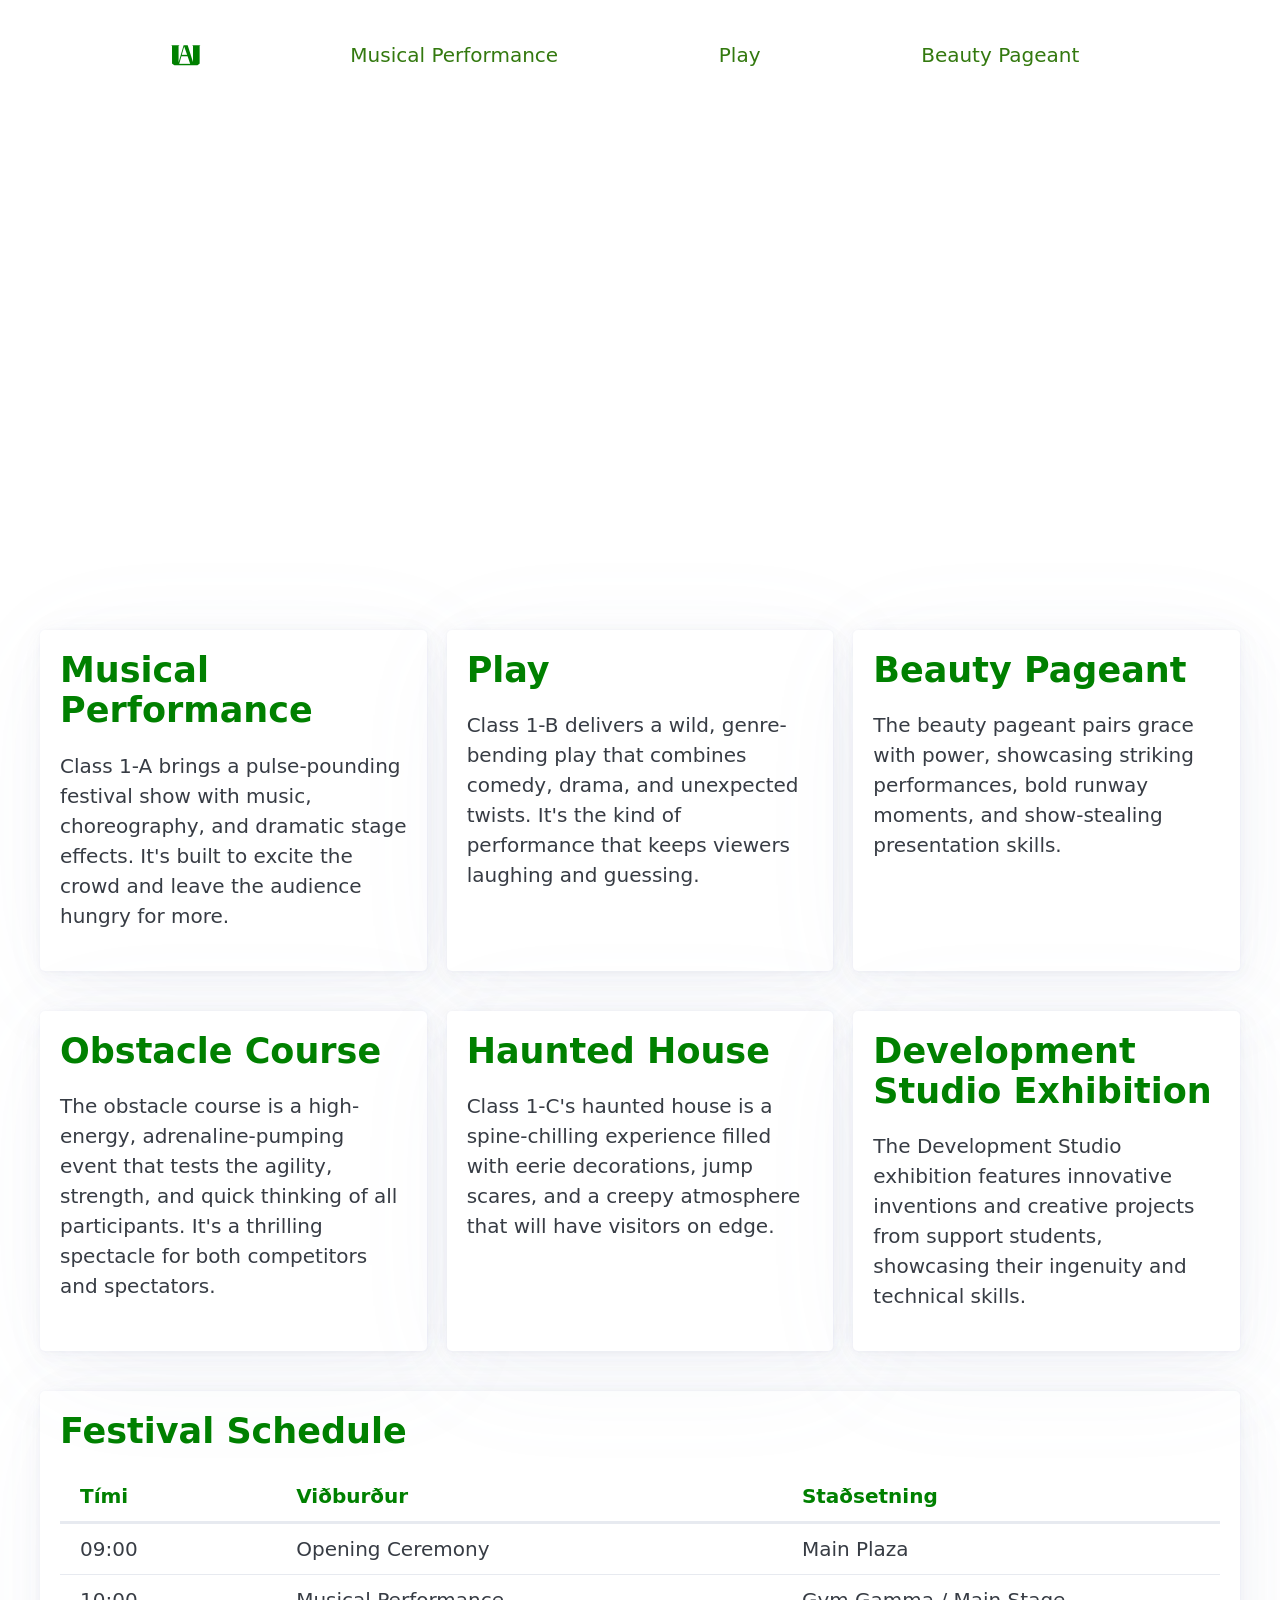
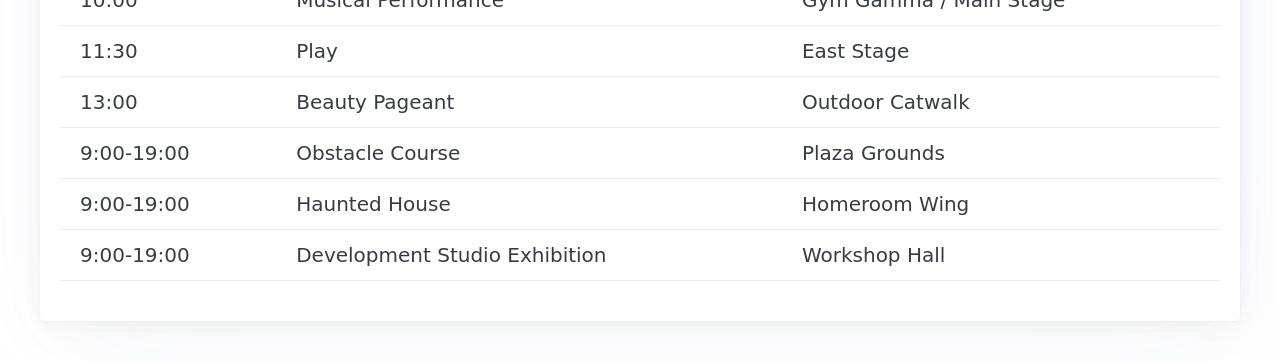
==== index.html @ 1acbeaf5 "links" ====
<!DOCTYPE html>
<html lang="en">
    <head>
        <meta charset="UTF-8">
        <meta name="viewport" content="width=device-width, initial-scale=1.0">
        <title>Verkefni 5-Index</title>
        <link rel="stylesheet" href="css/pico.green.css">
        <link rel="stylesheet" href="css/kvikun.css">
        <link rel="stylesheet" href="css/style.css">
        <link rel="stylesheet" href="css/icomoon.css">
    </head>
    <body class="container">
        <header>
            <nav>
                <ul>
                    <div class="icon-UA"></div>
                    <li><a href="Musical Performance.html">Musical Performance</a></li>
                    <li><a href="Play.html">Play</a></li>
                    <li><a href="Beauty-Pageant.html">Beauty Pageant</a></li>
                </ul>
            </nav>
            <div id="slides">
                <a href="Musical Performance.html">
                    <img src="https://static.wikia.nocookie.net/bokunoheroacademia/images/1/1a/Class_1-A_performance.png/revision/latest/scale-to-width-down/1000?cb=20251020011216" alt="Musical Performance">
                    <p>Class 1-A Performance</p>
                </a>
                <a href="Play.html">
                    <img src="https://static.wikia.nocookie.net/bokunoheroacademia/images/c/c3/Episode_83.png/revision/latest/scale-to-width-down/1000?cb=20251018043109" alt="Play">
                    <p>Play</p>
                </a>
                <a href="Beauty-Pageant.html">
                    <img src="https://static.wikia.nocookie.net/bokunoheroacademia/images/b/b4/Nejire_draws_a_flower_in_the_air.png/revision/latest/scale-to-width-down/1000?cb=20251020014627" alt="Beauty Pageant">
                    <p>Beauty Pageant</p>
                </a>
                <a href="Obstacle-Course.html">
                    <img src="https://static.wikia.nocookie.net/bokunoheroacademia/images/f/f7/Obstacle_Course.png/revision/latest/scale-to-width-down/1000?cb=20251020015008" alt="Obstacle Course">
                    <p>Obstacle Course</p>
                </a>
                <a href="Haunted-House.html">
                    <img src="https://static.wikia.nocookie.net/bokunoheroacademia/images/f/fe/Haunted_Mansion.png/revision/latest/scale-to-width-down/1000?cb=20251020015144" alt="Haunted House">
                    <p>Haunted House</p>
                </a>
                <a href="Development-Studio-Exhibition.html">
                    <img src="https://static.wikia.nocookie.net/bokunoheroacademia/images/d/dd/Development_Studio_exhibition.png/revision/latest/scale-to-width-down/1000?cb=20251020015243" alt="Development Studio Exhibition">
                    <p>Development Studio Exhibition</p>
                </a>
            </div>
        </header>
        <main class="container">
            <section class="grid-4">
                <article>
                    <h2 class="highlight">Musical Performance</h2>
                    <p>Class 1-A brings a pulse-pounding festival show with music, choreography, and dramatic stage effects. It's built to excite the crowd and leave the audience hungry for more.</p>
                </article>
                <article>
                    <h2 class="highlight">Play</h2>
                    <p>Class 1-B delivers a wild, genre-bending play that combines comedy, drama, and unexpected twists. It's the kind of performance that keeps viewers laughing and guessing.</p>
                </article>
                <article>
                    <h2 class="highlight">Beauty Pageant</h2>
                    <p>The beauty pageant pairs grace with power, showcasing striking performances, bold runway moments, and show-stealing presentation skills.</p>
                </article>
                <article>
                    <h2 class="highlight">Obstacle Course</h2>
                    <p>The obstacle course is a high-energy, adrenaline-pumping event that tests the agility, strength, and quick thinking of all participants. It's a thrilling spectacle for both competitors and spectators.</p>
                </article>
                <article>
                    <h2 class="highlight">Haunted House</h2>
                    <p>Class 1-C's haunted house is a spine-chilling experience filled with eerie decorations, jump scares, and a creepy atmosphere that will have visitors on edge.</p>
                </article>
                <article>
                    <h2 class="highlight">Development Studio Exhibition</h2>
                    <p>The Development Studio exhibition features innovative inventions and creative projects from support students, showcasing their ingenuity and technical skills.</p>
                </article>
            </section>
            <article>
                <h2 class="highlight">Festival Schedule</h2>
                <table>
                    <thead>
                        <tr>
                            <th class="highlight">Tími</th>
                            <th class="highlight">Viðburður</th>
                            <th class="highlight">Staðsetning</th>
                        </tr>
                    </thead>
                    <tbody>
                        <tr><td>09:00</td><td>Opening Ceremony</td><td>Main Plaza</td></tr>
                        <tr><td>10:00</td><td>Musical Performance</td><td>Gym Gamma / Main Stage</td></tr>
                        <tr><td>11:30</td><td>Play</td><td>East Stage</td></tr>
                        <tr><td>13:00</td><td>Beauty Pageant</td><td>Outdoor Catwalk</td></tr>
                        <tr><td>9:00-19:00</td><td>Obstacle Course</td><td>Plaza Grounds</td></tr>
                        <tr><td>9:00-19:00</td><td>Haunted House</td><td>Homeroom Wing</td></tr>
                        <tr><td>9:00-19:00</td><td>Development Studio Exhibition</td><td>Workshop Hall</td></tr>
                    </tbody>
                </table>
            </article>
        </main>
    </body>
</html>
---- css/pico.green.css ----
@charset "UTF-8";
/*!
 * Pico CSS ✨ v2.1.1 (https://picocss.com)
 * Copyright 2019-2025 - Licensed under MIT
 */
/**
 * Styles
 */
:root,
:host {
  --pico-font-family-emoji: "Apple Color Emoji", "Segoe UI Emoji", "Segoe UI Symbol", "Noto Color Emoji";
  --pico-font-family-sans-serif: system-ui, "Segoe UI", Roboto, Oxygen, Ubuntu, Cantarell, Helvetica, Arial, "Helvetica Neue", sans-serif, var(--pico-font-family-emoji);
  --pico-font-family-monospace: ui-monospace, SFMono-Regular, "SF Mono", Menlo, Consolas, "Liberation Mono", monospace, var(--pico-font-family-emoji);
  --pico-font-family: var(--pico-font-family-sans-serif);
  --pico-line-height: 1.5;
  --pico-font-weight: 400;
  --pico-font-size: 100%;
  --pico-text-underline-offset: 0.1rem;
  --pico-border-radius: 0.25rem;
  --pico-border-width: 0.0625rem;
  --pico-outline-width: 0.125rem;
  --pico-transition: 0.2s ease-in-out;
  --pico-spacing: 1rem;
  --pico-typography-spacing-vertical: 1rem;
  --pico-block-spacing-vertical: var(--pico-spacing);
  --pico-block-spacing-horizontal: var(--pico-spacing);
  --pico-grid-column-gap: var(--pico-spacing);
  --pico-grid-row-gap: var(--pico-spacing);
  --pico-form-element-spacing-vertical: 0.75rem;
  --pico-form-element-spacing-horizontal: 1rem;
  --pico-group-box-shadow: 0 0 0 rgba(0, 0, 0, 0);
  --pico-group-box-shadow-focus-with-button: 0 0 0 var(--pico-outline-width) var(--pico-primary-focus);
  --pico-group-box-shadow-focus-with-input: 0 0 0 0.0625rem var(--pico-form-element-border-color);
  --pico-modal-overlay-backdrop-filter: blur(0.375rem);
  --pico-nav-element-spacing-vertical: 1rem;
  --pico-nav-element-spacing-horizontal: 0.5rem;
  --pico-nav-link-spacing-vertical: 0.5rem;
  --pico-nav-link-spacing-horizontal: 0.5rem;
  --pico-nav-breadcrumb-divider: ">";
  --pico-icon-checkbox: url("data:image/svg+xml,%3Csvg xmlns='http://www.w3.org/2000/svg' width='24' height='24' viewBox='0 0 24 24' fill='none' stroke='rgb(255, 255, 255)' stroke-width='4' stroke-linecap='round' stroke-linejoin='round'%3E%3Cpolyline points='20 6 9 17 4 12'%3E%3C/polyline%3E%3C/svg%3E");
  --pico-icon-minus: url("data:image/svg+xml,%3Csvg xmlns='http://www.w3.org/2000/svg' width='24' height='24' viewBox='0 0 24 24' fill='none' stroke='rgb(255, 255, 255)' stroke-width='4' stroke-linecap='round' stroke-linejoin='round'%3E%3Cline x1='5' y1='12' x2='19' y2='12'%3E%3C/line%3E%3C/svg%3E");
  --pico-icon-chevron: url("data:image/svg+xml,%3Csvg xmlns='http://www.w3.org/2000/svg' width='24' height='24' viewBox='0 0 24 24' fill='none' stroke='rgb(136, 145, 164)' stroke-width='2' stroke-linecap='round' stroke-linejoin='round'%3E%3Cpolyline points='6 9 12 15 18 9'%3E%3C/polyline%3E%3C/svg%3E");
  --pico-icon-date: url("data:image/svg+xml,%3Csvg xmlns='http://www.w3.org/2000/svg' width='24' height='24' viewBox='0 0 24 24' fill='none' stroke='rgb(136, 145, 164)' stroke-width='2' stroke-linecap='round' stroke-linejoin='round'%3E%3Crect x='3' y='4' width='18' height='18' rx='2' ry='2'%3E%3C/rect%3E%3Cline x1='16' y1='2' x2='16' y2='6'%3E%3C/line%3E%3Cline x1='8' y1='2' x2='8' y2='6'%3E%3C/line%3E%3Cline x1='3' y1='10' x2='21' y2='10'%3E%3C/line%3E%3C/svg%3E");
  --pico-icon-time: url("data:image/svg+xml,%3Csvg xmlns='http://www.w3.org/2000/svg' width='24' height='24' viewBox='0 0 24 24' fill='none' stroke='rgb(136, 145, 164)' stroke-width='2' stroke-linecap='round' stroke-linejoin='round'%3E%3Ccircle cx='12' cy='12' r='10'%3E%3C/circle%3E%3Cpolyline points='12 6 12 12 16 14'%3E%3C/polyline%3E%3C/svg%3E");
  --pico-icon-search: url("data:image/svg+xml,%3Csvg xmlns='http://www.w3.org/2000/svg' width='24' height='24' viewBox='0 0 24 24' fill='none' stroke='rgb(136, 145, 164)' stroke-width='1.5' stroke-linecap='round' stroke-linejoin='round'%3E%3Ccircle cx='11' cy='11' r='8'%3E%3C/circle%3E%3Cline x1='21' y1='21' x2='16.65' y2='16.65'%3E%3C/line%3E%3C/svg%3E");
  --pico-icon-close: url("data:image/svg+xml,%3Csvg xmlns='http://www.w3.org/2000/svg' width='24' height='24' viewBox='0 0 24 24' fill='none' stroke='rgb(136, 145, 164)' stroke-width='3' stroke-linecap='round' stroke-linejoin='round'%3E%3Cline x1='18' y1='6' x2='6' y2='18'%3E%3C/line%3E%3Cline x1='6' y1='6' x2='18' y2='18'%3E%3C/line%3E%3C/svg%3E");
  --pico-icon-loading: url("data:image/svg+xml,%3Csvg fill='none' height='24' width='24' viewBox='0 0 24 24' xmlns='http://www.w3.org/2000/svg' %3E%3Cstyle%3E g %7B animation: rotate 2s linear infinite; transform-origin: center center; %7D circle %7B stroke-dasharray: 75,100; stroke-dashoffset: -5; animation: dash 1.5s ease-in-out infinite; stroke-linecap: round; %7D @keyframes rotate %7B 0%25 %7B transform: rotate(0deg); %7D 100%25 %7B transform: rotate(360deg); %7D %7D @keyframes dash %7B 0%25 %7B stroke-dasharray: 1,100; stroke-dashoffset: 0; %7D 50%25 %7B stroke-dasharray: 44.5,100; stroke-dashoffset: -17.5; %7D 100%25 %7B stroke-dasharray: 44.5,100; stroke-dashoffset: -62; %7D %7D %3C/style%3E%3Cg%3E%3Ccircle cx='12' cy='12' r='10' fill='none' stroke='rgb(136, 145, 164)' stroke-width='4' /%3E%3C/g%3E%3C/svg%3E");
}
@media (min-width: 576px) {
  :root,
  :host {
    --pico-font-size: 106.25%;
  }
}
@media (min-width: 768px) {
  :root,
  :host {
    --pico-font-size: 112.5%;
  }
}
@media (min-width: 1024px) {
  :root,
  :host {
    --pico-font-size: 118.75%;
  }
}
@media (min-width: 1280px) {
  :root,
  :host {
    --pico-font-size: 125%;
  }
}
@media (min-width: 1536px) {
  :root,
  :host {
    --pico-font-size: 131.25%;
  }
}

a {
  --pico-text-decoration: underline;
}
a.secondary, a.contrast {
  --pico-text-decoration: underline;
}

small {
  --pico-font-size: 0.875em;
}

h1,
h2,
h3,
h4,
h5,
h6 {
  --pico-font-weight: 700;
}

h1 {
  --pico-font-size: 2rem;
  --pico-line-height: 1.125;
  --pico-typography-spacing-top: 3rem;
}

h2 {
  --pico-font-size: 1.75rem;
  --pico-line-height: 1.15;
  --pico-typography-spacing-top: 2.625rem;
}

h3 {
  --pico-font-size: 1.5rem;
  --pico-line-height: 1.175;
  --pico-typography-spacing-top: 2.25rem;
}

h4 {
  --pico-font-size: 1.25rem;
  --pico-line-height: 1.2;
  --pico-typography-spacing-top: 1.874rem;
}

h5 {
  --pico-font-size: 1.125rem;
  --pico-line-height: 1.225;
  --pico-typography-spacing-top: 1.6875rem;
}

h6 {
  --pico-font-size: 1rem;
  --pico-line-height: 1.25;
  --pico-typography-spacing-top: 1.5rem;
}

thead th,
thead td,
tfoot th,
tfoot td {
  --pico-font-weight: 600;
  --pico-border-width: 0.1875rem;
}

pre,
code,
kbd,
samp {
  --pico-font-family: var(--pico-font-family-monospace);
}

kbd {
  --pico-font-weight: bolder;
}

input:not([type=submit],
[type=button],
[type=reset],
[type=checkbox],
[type=radio],
[type=file]),
:where(select, textarea) {
  --pico-outline-width: 0.0625rem;
}

[type=search] {
  --pico-border-radius: 5rem;
}

[type=checkbox],
[type=radio] {
  --pico-border-width: 0.125rem;
}

[type=checkbox][role=switch] {
  --pico-border-width: 0.1875rem;
}

details.dropdown summary:not([role=button]) {
  --pico-outline-width: 0.0625rem;
}

nav details.dropdown summary:focus-visible {
  --pico-outline-width: 0.125rem;
}

[role=search] {
  --pico-border-radius: 5rem;
}

[role=search]:has(button.secondary:focus,
[type=submit].secondary:focus,
[type=button].secondary:focus,
[role=button].secondary:focus),
[role=group]:has(button.secondary:focus,
[type=submit].secondary:focus,
[type=button].secondary:focus,
[role=button].secondary:focus) {
  --pico-group-box-shadow-focus-with-button: 0 0 0 var(--pico-outline-width) var(--pico-secondary-focus);
}
[role=search]:has(button.contrast:focus,
[type=submit].contrast:focus,
[type=button].contrast:focus,
[role=button].contrast:focus),
[role=group]:has(button.contrast:focus,
[type=submit].contrast:focus,
[type=button].contrast:focus,
[role=button].contrast:focus) {
  --pico-group-box-shadow-focus-with-button: 0 0 0 var(--pico-outline-width) var(--pico-contrast-focus);
}
[role=search] button,
[role=search] [type=submit],
[role=search] [type=button],
[role=search] [role=button],
[role=group] button,
[role=group] [type=submit],
[role=group] [type=button],
[role=group] [role=button] {
  --pico-form-element-spacing-horizontal: 2rem;
}

details summary[role=button]:not(.outline)::after {
  filter: brightness(0) invert(1);
}

[aria-busy=true]:not(input, select, textarea):is(button, [type=submit], [type=button], [type=reset], [role=button]):not(.outline)::before {
  filter: brightness(0) invert(1);
}

/**
 * Color schemes
 */
[data-theme=light],
:root:not([data-theme=dark]),
:host(:not([data-theme=dark])) {
  color-scheme: light;
  --pico-background-color: #fff;
  --pico-color: #373c44;
  --pico-text-selection-color: rgba(71, 164, 23, 0.25);
  --pico-muted-color: #646b79;
  --pico-muted-border-color: rgb(231, 234, 239.5);
  --pico-primary: #33790f;
  --pico-primary-background: #398712;
  --pico-primary-border: var(--pico-primary-background);
  --pico-primary-underline: rgba(51, 121, 15, 0.5);
  --pico-primary-hover: #265e09;
  --pico-primary-hover-background: #33790f;
  --pico-primary-hover-border: var(--pico-primary-hover-background);
  --pico-primary-hover-underline: var(--pico-primary-hover);
  --pico-primary-focus: rgba(71, 164, 23, 0.5);
  --pico-primary-inverse: #fff;
  --pico-secondary: #5d6b89;
  --pico-secondary-background: #525f7a;
  --pico-secondary-border: var(--pico-secondary-background);
  --pico-secondary-underline: rgba(93, 107, 137, 0.5);
  --pico-secondary-hover: #48536b;
  --pico-secondary-hover-background: #48536b;
  --pico-secondary-hover-border: var(--pico-secondary-hover-background);
  --pico-secondary-hover-underline: var(--pico-secondary-hover);
  --pico-secondary-focus: rgba(93, 107, 137, 0.25);
  --pico-secondary-inverse: #fff;
  --pico-contrast: #181c25;
  --pico-contrast-background: #181c25;
  --pico-contrast-border: var(--pico-contrast-background);
  --pico-contrast-underline: rgba(24, 28, 37, 0.5);
  --pico-contrast-hover: #000;
  --pico-contrast-hover-background: #000;
  --pico-contrast-hover-border: var(--pico-contrast-hover-background);
  --pico-contrast-hover-underline: var(--pico-secondary-hover);
  --pico-contrast-focus: rgba(93, 107, 137, 0.25);
  --pico-contrast-inverse: #fff;
  --pico-box-shadow: 0.0145rem 0.029rem 0.174rem rgba(129, 145, 181, 0.01698), 0.0335rem 0.067rem 0.402rem rgba(129, 145, 181, 0.024), 0.0625rem 0.125rem 0.75rem rgba(129, 145, 181, 0.03), 0.1125rem 0.225rem 1.35rem rgba(129, 145, 181, 0.036), 0.2085rem 0.417rem 2.502rem rgba(129, 145, 181, 0.04302), 0.5rem 1rem 6rem rgba(129, 145, 181, 0.06), 0 0 0 0.0625rem rgba(129, 145, 181, 0.015);
  --pico-h1-color: #2d3138;
  --pico-h2-color: #373c44;
  --pico-h3-color: #424751;
  --pico-h4-color: #4d535e;
  --pico-h5-color: #5c6370;
  --pico-h6-color: #646b79;
  --pico-mark-background-color: rgb(252.5, 230.5, 191.5);
  --pico-mark-color: #0f1114;
  --pico-ins-color: rgb(28.5, 105.5, 84);
  --pico-del-color: rgb(136, 56.5, 53);
  --pico-blockquote-border-color: var(--pico-muted-border-color);
  --pico-blockquote-footer-color: var(--pico-muted-color);
  --pico-button-box-shadow: 0 0 0 rgba(0, 0, 0, 0);
  --pico-button-hover-box-shadow: 0 0 0 rgba(0, 0, 0, 0);
  --pico-table-border-color: var(--pico-muted-border-color);
  --pico-table-row-stripped-background-color: rgba(111, 120, 135, 0.0375);
  --pico-code-background-color: rgb(243, 244.5, 246.75);
  --pico-code-color: #646b79;
  --pico-code-kbd-background-color: var(--pico-color);
  --pico-code-kbd-color: var(--pico-background-color);
  --pico-form-element-background-color: rgb(251, 251.5, 252.25);
  --pico-form-element-selected-background-color: #dfe3eb;
  --pico-form-element-border-color: #cfd5e2;
  --pico-form-element-color: #23262c;
  --pico-form-element-placeholder-color: var(--pico-muted-color);
  --pico-form-element-active-background-color: #fff;
  --pico-form-element-active-border-color: var(--pico-primary-border);
  --pico-form-element-focus-color: var(--pico-primary-border);
  --pico-form-element-disabled-opacity: 0.5;
  --pico-form-element-invalid-border-color: rgb(183.5, 105.5, 106.5);
  --pico-form-element-invalid-active-border-color: rgb(200.25, 79.25, 72.25);
  --pico-form-element-invalid-focus-color: var(--pico-form-element-invalid-active-border-color);
  --pico-form-element-valid-border-color: rgb(76, 154.5, 137.5);
  --pico-form-element-valid-active-border-color: rgb(39, 152.75, 118.75);
  --pico-form-element-valid-focus-color: var(--pico-form-element-valid-active-border-color);
  --pico-switch-background-color: #bfc7d9;
  --pico-switch-checked-background-color: var(--pico-primary-background);
  --pico-switch-color: #fff;
  --pico-switch-thumb-box-shadow: 0 0 0 rgba(0, 0, 0, 0);
  --pico-range-border-color: #dfe3eb;
  --pico-range-active-border-color: #bfc7d9;
  --pico-range-thumb-border-color: var(--pico-background-color);
  --pico-range-thumb-color: var(--pico-secondary-background);
  --pico-range-thumb-active-color: var(--pico-primary-background);
  --pico-accordion-border-color: var(--pico-muted-border-color);
  --pico-accordion-active-summary-color: var(--pico-primary-hover);
  --pico-accordion-close-summary-color: var(--pico-color);
  --pico-accordion-open-summary-color: var(--pico-muted-color);
  --pico-card-background-color: var(--pico-background-color);
  --pico-card-border-color: var(--pico-muted-border-color);
  --pico-card-box-shadow: var(--pico-box-shadow);
  --pico-card-sectioning-background-color: rgb(251, 251.5, 252.25);
  --pico-dropdown-background-color: #fff;
  --pico-dropdown-border-color: #eff1f4;
  --pico-dropdown-box-shadow: var(--pico-box-shadow);
  --pico-dropdown-color: var(--pico-color);
  --pico-dropdown-hover-background-color: #eff1f4;
  --pico-loading-spinner-opacity: 0.5;
  --pico-modal-overlay-background-color: rgba(232, 234, 237, 0.75);
  --pico-progress-background-color: #dfe3eb;
  --pico-progress-color: var(--pico-primary-background);
  --pico-tooltip-background-color: var(--pico-contrast-background);
  --pico-tooltip-color: var(--pico-contrast-inverse);
  --pico-icon-valid: url("data:image/svg+xml,%3Csvg xmlns='http://www.w3.org/2000/svg' width='24' height='24' viewBox='0 0 24 24' fill='none' stroke='rgb(76, 154.5, 137.5)' stroke-width='2' stroke-linecap='round' stroke-linejoin='round'%3E%3Cpolyline points='20 6 9 17 4 12'%3E%3C/polyline%3E%3C/svg%3E");
  --pico-icon-invalid: url("data:image/svg+xml,%3Csvg xmlns='http://www.w3.org/2000/svg' width='24' height='24' viewBox='0 0 24 24' fill='none' stroke='rgb(200.25, 79.25, 72.25)' stroke-width='2' stroke-linecap='round' stroke-linejoin='round'%3E%3Ccircle cx='12' cy='12' r='10'%3E%3C/circle%3E%3Cline x1='12' y1='8' x2='12' y2='12'%3E%3C/line%3E%3Cline x1='12' y1='16' x2='12.01' y2='16'%3E%3C/line%3E%3C/svg%3E");
}
[data-theme=light] input:is([type=submit],
[type=button],
[type=reset],
[type=checkbox],
[type=radio],
[type=file]),
:root:not([data-theme=dark]) input:is([type=submit],
[type=button],
[type=reset],
[type=checkbox],
[type=radio],
[type=file]),
:host(:not([data-theme=dark])) input:is([type=submit],
[type=button],
[type=reset],
[type=checkbox],
[type=radio],
[type=file]) {
  --pico-form-element-focus-color: var(--pico-primary-focus);
}

@media only screen and (prefers-color-scheme: dark) {
  :root:not([data-theme]),
  :host(:not([data-theme])) {
    color-scheme: dark;
    --pico-background-color: rgb(19, 22.5, 30.5);
    --pico-color: #c2c7d0;
    --pico-text-selection-color: rgba(78, 179, 27, 0.1875);
    --pico-muted-color: #7b8495;
    --pico-muted-border-color: #202632;
    --pico-primary: #4eb31b;
    --pico-primary-background: #398712;
    --pico-primary-border: var(--pico-primary-background);
    --pico-primary-underline: rgba(78, 179, 27, 0.5);
    --pico-primary-hover: #5dd121;
    --pico-primary-hover-background: #409614;
    --pico-primary-hover-border: var(--pico-primary-hover-background);
    --pico-primary-hover-underline: var(--pico-primary-hover);
    --pico-primary-focus: rgba(78, 179, 27, 0.375);
    --pico-primary-inverse: #fff;
    --pico-secondary: #969eaf;
    --pico-secondary-background: #525f7a;
    --pico-secondary-border: var(--pico-secondary-background);
    --pico-secondary-underline: rgba(150, 158, 175, 0.5);
    --pico-secondary-hover: #b3b9c5;
    --pico-secondary-hover-background: #5d6b89;
    --pico-secondary-hover-border: var(--pico-secondary-hover-background);
    --pico-secondary-hover-underline: var(--pico-secondary-hover);
    --pico-secondary-focus: rgba(144, 158, 190, 0.25);
    --pico-secondary-inverse: #fff;
    --pico-contrast: #dfe3eb;
    --pico-contrast-background: #eff1f4;
    --pico-contrast-border: var(--pico-contrast-background);
    --pico-contrast-underline: rgba(223, 227, 235, 0.5);
    --pico-contrast-hover: #fff;
    --pico-contrast-hover-background: #fff;
    --pico-contrast-hover-border: var(--pico-contrast-hover-background);
    --pico-contrast-hover-underline: var(--pico-contrast-hover);
    --pico-contrast-focus: rgba(207, 213, 226, 0.25);
    --pico-contrast-inverse: #000;
    --pico-box-shadow: 0.0145rem 0.029rem 0.174rem rgba(7, 8.5, 12, 0.01698), 0.0335rem 0.067rem 0.402rem rgba(7, 8.5, 12, 0.024), 0.0625rem 0.125rem 0.75rem rgba(7, 8.5, 12, 0.03), 0.1125rem 0.225rem 1.35rem rgba(7, 8.5, 12, 0.036), 0.2085rem 0.417rem 2.502rem rgba(7, 8.5, 12, 0.04302), 0.5rem 1rem 6rem rgba(7, 8.5, 12, 0.06), 0 0 0 0.0625rem rgba(7, 8.5, 12, 0.015);
    --pico-h1-color: #f0f1f3;
    --pico-h2-color: #e0e3e7;
    --pico-h3-color: #c2c7d0;
    --pico-h4-color: #b3b9c5;
    --pico-h5-color: #a4acba;
    --pico-h6-color: #8891a4;
    --pico-mark-background-color: #014063;
    --pico-mark-color: #fff;
    --pico-ins-color: #62af9a;
    --pico-del-color: rgb(205.5, 126, 123);
    --pico-blockquote-border-color: var(--pico-muted-border-color);
    --pico-blockquote-footer-color: var(--pico-muted-color);
    --pico-button-box-shadow: 0 0 0 rgba(0, 0, 0, 0);
    --pico-button-hover-box-shadow: 0 0 0 rgba(0, 0, 0, 0);
    --pico-table-border-color: var(--pico-muted-border-color);
    --pico-table-row-stripped-background-color: rgba(111, 120, 135, 0.0375);
    --pico-code-background-color: rgb(26, 30.5, 40.25);
    --pico-code-color: #8891a4;
    --pico-code-kbd-background-color: var(--pico-color);
    --pico-code-kbd-color: var(--pico-background-color);
    --pico-form-element-background-color: rgb(28, 33, 43.5);
    --pico-form-element-selected-background-color: #2a3140;
    --pico-form-element-border-color: #2a3140;
    --pico-form-element-color: #e0e3e7;
    --pico-form-element-placeholder-color: #8891a4;
    --pico-form-element-active-background-color: rgb(26, 30.5, 40.25);
    --pico-form-element-active-border-color: var(--pico-primary-border);
    --pico-form-element-focus-color: var(--pico-primary-border);
    --pico-form-element-disabled-opacity: 0.5;
    --pico-form-element-invalid-border-color: rgb(149.5, 74, 80);
    --pico-form-element-invalid-active-border-color: rgb(183.25, 63.5, 59);
    --pico-form-element-invalid-focus-color: var(--pico-form-element-invalid-active-border-color);
    --pico-form-element-valid-border-color: #2a7b6f;
    --pico-form-element-valid-active-border-color: rgb(22, 137, 105.5);
    --pico-form-element-valid-focus-color: var(--pico-form-element-valid-active-border-color);
    --pico-switch-background-color: #333c4e;
    --pico-switch-checked-background-color: var(--pico-primary-background);
    --pico-switch-color: #fff;
    --pico-switch-thumb-box-shadow: 0 0 0 rgba(0, 0, 0, 0);
    --pico-range-border-color: #202632;
    --pico-range-active-border-color: #2a3140;
    --pico-range-thumb-border-color: var(--pico-background-color);
    --pico-range-thumb-color: var(--pico-secondary-background);
    --pico-range-thumb-active-color: var(--pico-primary-background);
    --pico-accordion-border-color: var(--pico-muted-border-color);
    --pico-accordion-active-summary-color: var(--pico-primary-hover);
    --pico-accordion-close-summary-color: var(--pico-color);
    --pico-accordion-open-summary-color: var(--pico-muted-color);
    --pico-card-background-color: #181c25;
    --pico-card-border-color: var(--pico-card-background-color);
    --pico-card-box-shadow: var(--pico-box-shadow);
    --pico-card-sectioning-background-color: rgb(26, 30.5, 40.25);
    --pico-dropdown-background-color: #181c25;
    --pico-dropdown-border-color: #202632;
    --pico-dropdown-box-shadow: var(--pico-box-shadow);
    --pico-dropdown-color: var(--pico-color);
    --pico-dropdown-hover-background-color: #202632;
    --pico-loading-spinner-opacity: 0.5;
    --pico-modal-overlay-background-color: rgba(7.5, 8.5, 10, 0.75);
    --pico-progress-background-color: #202632;
    --pico-progress-color: var(--pico-primary-background);
    --pico-tooltip-background-color: var(--pico-contrast-background);
    --pico-tooltip-color: var(--pico-contrast-inverse);
    --pico-icon-valid: url("data:image/svg+xml,%3Csvg xmlns='http://www.w3.org/2000/svg' width='24' height='24' viewBox='0 0 24 24' fill='none' stroke='rgb(42, 123, 111)' stroke-width='2' stroke-linecap='round' stroke-linejoin='round'%3E%3Cpolyline points='20 6 9 17 4 12'%3E%3C/polyline%3E%3C/svg%3E");
    --pico-icon-invalid: url("data:image/svg+xml,%3Csvg xmlns='http://www.w3.org/2000/svg' width='24' height='24' viewBox='0 0 24 24' fill='none' stroke='rgb(149.5, 74, 80)' stroke-width='2' stroke-linecap='round' stroke-linejoin='round'%3E%3Ccircle cx='12' cy='12' r='10'%3E%3C/circle%3E%3Cline x1='12' y1='8' x2='12' y2='12'%3E%3C/line%3E%3Cline x1='12' y1='16' x2='12.01' y2='16'%3E%3C/line%3E%3C/svg%3E");
  }
  :root:not([data-theme]) input:is([type=submit],
  [type=button],
  [type=reset],
  [type=checkbox],
  [type=radio],
  [type=file]),
  :host(:not([data-theme])) input:is([type=submit],
  [type=button],
  [type=reset],
  [type=checkbox],
  [type=radio],
  [type=file]) {
    --pico-form-element-focus-color: var(--pico-primary-focus);
  }
  :root:not([data-theme]) details summary[role=button].contrast:not(.outline)::after,
  :host(:not([data-theme])) details summary[role=button].contrast:not(.outline)::after {
    filter: brightness(0);
  }
  :root:not([data-theme]) [aria-busy=true]:not(input, select, textarea).contrast:is(button,
  [type=submit],
  [type=button],
  [type=reset],
  [role=button]):not(.outline)::before,
  :host(:not([data-theme])) [aria-busy=true]:not(input, select, textarea).contrast:is(button,
  [type=submit],
  [type=button],
  [type=reset],
  [role=button]):not(.outline)::before {
    filter: brightness(0);
  }
}
[data-theme=dark] {
  color-scheme: dark;
  --pico-background-color: rgb(19, 22.5, 30.5);
  --pico-color: #c2c7d0;
  --pico-text-selection-color: rgba(78, 179, 27, 0.1875);
  --pico-muted-color: #7b8495;
  --pico-muted-border-color: #202632;
  --pico-primary: #4eb31b;
  --pico-primary-background: #398712;
  --pico-primary-border: var(--pico-primary-background);
  --pico-primary-underline: rgba(78, 179, 27, 0.5);
  --pico-primary-hover: #5dd121;
  --pico-primary-hover-background: #409614;
  --pico-primary-hover-border: var(--pico-primary-hover-background);
  --pico-primary-hover-underline: var(--pico-primary-hover);
  --pico-primary-focus: rgba(78, 179, 27, 0.375);
  --pico-primary-inverse: #fff;
  --pico-secondary: #969eaf;
  --pico-secondary-background: #525f7a;
  --pico-secondary-border: var(--pico-secondary-background);
  --pico-secondary-underline: rgba(150, 158, 175, 0.5);
  --pico-secondary-hover: #b3b9c5;
  --pico-secondary-hover-background: #5d6b89;
  --pico-secondary-hover-border: var(--pico-secondary-hover-background);
  --pico-secondary-hover-underline: var(--pico-secondary-hover);
  --pico-secondary-focus: rgba(144, 158, 190, 0.25);
  --pico-secondary-inverse: #fff;
  --pico-contrast: #dfe3eb;
  --pico-contrast-background: #eff1f4;
  --pico-contrast-border: var(--pico-contrast-background);
  --pico-contrast-underline: rgba(223, 227, 235, 0.5);
  --pico-contrast-hover: #fff;
  --pico-contrast-hover-background: #fff;
  --pico-contrast-hover-border: var(--pico-contrast-hover-background);
  --pico-contrast-hover-underline: var(--pico-contrast-hover);
  --pico-contrast-focus: rgba(207, 213, 226, 0.25);
  --pico-contrast-inverse: #000;
  --pico-box-shadow: 0.0145rem 0.029rem 0.174rem rgba(7, 8.5, 12, 0.01698), 0.0335rem 0.067rem 0.402rem rgba(7, 8.5, 12, 0.024), 0.0625rem 0.125rem 0.75rem rgba(7, 8.5, 12, 0.03), 0.1125rem 0.225rem 1.35rem rgba(7, 8.5, 12, 0.036), 0.2085rem 0.417rem 2.502rem rgba(7, 8.5, 12, 0.04302), 0.5rem 1rem 6rem rgba(7, 8.5, 12, 0.06), 0 0 0 0.0625rem rgba(7, 8.5, 12, 0.015);
  --pico-h1-color: #f0f1f3;
  --pico-h2-color: #e0e3e7;
  --pico-h3-color: #c2c7d0;
  --pico-h4-color: #b3b9c5;
  --pico-h5-color: #a4acba;
  --pico-h6-color: #8891a4;
  --pico-mark-background-color: #014063;
  --pico-mark-color: #fff;
  --pico-ins-color: #62af9a;
  --pico-del-color: rgb(205.5, 126, 123);
  --pico-blockquote-border-color: var(--pico-muted-border-color);
  --pico-blockquote-footer-color: var(--pico-muted-color);
  --pico-button-box-shadow: 0 0 0 rgba(0, 0, 0, 0);
  --pico-button-hover-box-shadow: 0 0 0 rgba(0, 0, 0, 0);
  --pico-table-border-color: var(--pico-muted-border-color);
  --pico-table-row-stripped-background-color: rgba(111, 120, 135, 0.0375);
  --pico-code-background-color: rgb(26, 30.5, 40.25);
  --pico-code-color: #8891a4;
  --pico-code-kbd-background-color: var(--pico-color);
  --pico-code-kbd-color: var(--pico-background-color);
  --pico-form-element-background-color: rgb(28, 33, 43.5);
  --pico-form-element-selected-background-color: #2a3140;
  --pico-form-element-border-color: #2a3140;
  --pico-form-element-color: #e0e3e7;
  --pico-form-element-placeholder-color: #8891a4;
  --pico-form-element-active-background-color: rgb(26, 30.5, 40.25);
  --pico-form-element-active-border-color: var(--pico-primary-border);
  --pico-form-element-focus-color: var(--pico-primary-border);
  --pico-form-element-disabled-opacity: 0.5;
  --pico-form-element-invalid-border-color: rgb(149.5, 74, 80);
  --pico-form-element-invalid-active-border-color: rgb(183.25, 63.5, 59);
  --pico-form-element-invalid-focus-color: var(--pico-form-element-invalid-active-border-color);
  --pico-form-element-valid-border-color: #2a7b6f;
  --pico-form-element-valid-active-border-color: rgb(22, 137, 105.5);
  --pico-form-element-valid-focus-color: var(--pico-form-element-valid-active-border-color);
  --pico-switch-background-color: #333c4e;
  --pico-switch-checked-background-color: var(--pico-primary-background);
  --pico-switch-color: #fff;
  --pico-switch-thumb-box-shadow: 0 0 0 rgba(0, 0, 0, 0);
  --pico-range-border-color: #202632;
  --pico-range-active-border-color: #2a3140;
  --pico-range-thumb-border-color: var(--pico-background-color);
  --pico-range-thumb-color: var(--pico-secondary-background);
  --pico-range-thumb-active-color: var(--pico-primary-background);
  --pico-accordion-border-color: var(--pico-muted-border-color);
  --pico-accordion-active-summary-color: var(--pico-primary-hover);
  --pico-accordion-close-summary-color: var(--pico-color);
  --pico-accordion-open-summary-color: var(--pico-muted-color);
  --pico-card-background-color: #181c25;
  --pico-card-border-color: var(--pico-card-background-color);
  --pico-card-box-shadow: var(--pico-box-shadow);
  --pico-card-sectioning-background-color: rgb(26, 30.5, 40.25);
  --pico-dropdown-background-color: #181c25;
  --pico-dropdown-border-color: #202632;
  --pico-dropdown-box-shadow: var(--pico-box-shadow);
  --pico-dropdown-color: var(--pico-color);
  --pico-dropdown-hover-background-color: #202632;
  --pico-loading-spinner-opacity: 0.5;
  --pico-modal-overlay-background-color: rgba(7.5, 8.5, 10, 0.75);
  --pico-progress-background-color: #202632;
  --pico-progress-color: var(--pico-primary-background);
  --pico-tooltip-background-color: var(--pico-contrast-background);
  --pico-tooltip-color: var(--pico-contrast-inverse);
  --pico-icon-valid: url("data:image/svg+xml,%3Csvg xmlns='http://www.w3.org/2000/svg' width='24' height='24' viewBox='0 0 24 24' fill='none' stroke='rgb(42, 123, 111)' stroke-width='2' stroke-linecap='round' stroke-linejoin='round'%3E%3Cpolyline points='20 6 9 17 4 12'%3E%3C/polyline%3E%3C/svg%3E");
  --pico-icon-invalid: url("data:image/svg+xml,%3Csvg xmlns='http://www.w3.org/2000/svg' width='24' height='24' viewBox='0 0 24 24' fill='none' stroke='rgb(149.5, 74, 80)' stroke-width='2' stroke-linecap='round' stroke-linejoin='round'%3E%3Ccircle cx='12' cy='12' r='10'%3E%3C/circle%3E%3Cline x1='12' y1='8' x2='12' y2='12'%3E%3C/line%3E%3Cline x1='12' y1='16' x2='12.01' y2='16'%3E%3C/line%3E%3C/svg%3E");
}
[data-theme=dark] input:is([type=submit],
[type=button],
[type=reset],
[type=checkbox],
[type=radio],
[type=file]) {
  --pico-form-element-focus-color: var(--pico-primary-focus);
}
[data-theme=dark] details summary[role=button].contrast:not(.outline)::after {
  filter: brightness(0);
}
[data-theme=dark] [aria-busy=true]:not(input, select, textarea).contrast:is(button,
[type=submit],
[type=button],
[type=reset],
[role=button]):not(.outline)::before {
  filter: brightness(0);
}

progress,
[type=checkbox],
[type=radio],
[type=range] {
  accent-color: var(--pico-primary);
}

/**
 * Document
 * Content-box & Responsive typography
 */
*,
*::before,
*::after {
  box-sizing: border-box;
  background-repeat: no-repeat;
}

::before,
::after {
  text-decoration: inherit;
  vertical-align: inherit;
}

:where(:root),
:where(:host) {
  -webkit-tap-highlight-color: transparent;
  -webkit-text-size-adjust: 100%;
  -moz-text-size-adjust: 100%;
  text-size-adjust: 100%;
  background-color: var(--pico-background-color);
  color: var(--pico-color);
  font-weight: var(--pico-font-weight);
  font-size: var(--pico-font-size);
  line-height: var(--pico-line-height);
  font-family: var(--pico-font-family);
  text-underline-offset: var(--pico-text-underline-offset);
  text-rendering: optimizeLegibility;
  overflow-wrap: break-word;
  -moz-tab-size: 4;
  -o-tab-size: 4;
  tab-size: 4;
}

/**
 * Landmarks
 */
body {
  width: 100%;
  margin: 0;
}

main {
  display: block;
}

body > header,
body > main,
body > footer {
  padding-block: var(--pico-block-spacing-vertical);
}

/**
 * Section
 */
section {
  margin-bottom: var(--pico-block-spacing-vertical);
}

/**
 * Container
 */
.container,
.container-fluid {
  width: 100%;
  margin-right: auto;
  margin-left: auto;
  padding-right: var(--pico-spacing);
  padding-left: var(--pico-spacing);
}

@media (min-width: 576px) {
  .container {
    max-width: 510px;
    padding-right: 0;
    padding-left: 0;
  }
}
@media (min-width: 768px) {
  .container {
    max-width: 700px;
  }
}
@media (min-width: 1024px) {
  .container {
    max-width: 950px;
  }
}
@media (min-width: 1280px) {
  .container {
    max-width: 1200px;
  }
}
@media (min-width: 1536px) {
  .container {
    max-width: 1450px;
  }
}

/**
 * Grid
 * Minimal grid system with auto-layout columns
 */
.grid {
  grid-column-gap: var(--pico-grid-column-gap);
  grid-row-gap: var(--pico-grid-row-gap);
  display: grid;
  grid-template-columns: 1fr;
}
@media (min-width: 768px) {
  .grid {
    grid-template-columns: repeat(auto-fit, minmax(0%, 1fr));
  }
}
.grid > * {
  min-width: 0;
}

/**
 * Overflow auto
 */
.overflow-auto {
  overflow: auto;
}

/**
 * Typography
 */
b,
strong {
  font-weight: bolder;
}

sub,
sup {
  position: relative;
  font-size: 0.75em;
  line-height: 0;
  vertical-align: baseline;
}

sub {
  bottom: -0.25em;
}

sup {
  top: -0.5em;
}

address,
blockquote,
dl,
ol,
p,
pre,
table,
ul {
  margin-top: 0;
  margin-bottom: var(--pico-typography-spacing-vertical);
  color: var(--pico-color);
  font-style: normal;
  font-weight: var(--pico-font-weight);
}

h1,
h2,
h3,
h4,
h5,
h6 {
  margin-top: 0;
  margin-bottom: var(--pico-typography-spacing-vertical);
  color: var(--pico-color);
  font-weight: var(--pico-font-weight);
  font-size: var(--pico-font-size);
  line-height: var(--pico-line-height);
  font-family: var(--pico-font-family);
}

h1 {
  --pico-color: var(--pico-h1-color);
}

h2 {
  --pico-color: var(--pico-h2-color);
}

h3 {
  --pico-color: var(--pico-h3-color);
}

h4 {
  --pico-color: var(--pico-h4-color);
}

h5 {
  --pico-color: var(--pico-h5-color);
}

h6 {
  --pico-color: var(--pico-h6-color);
}

:where(article, address, blockquote, dl, figure, form, ol, p, pre, table, ul) ~ :is(h1, h2, h3, h4, h5, h6) {
  margin-top: var(--pico-typography-spacing-top);
}

p {
  margin-bottom: var(--pico-typography-spacing-vertical);
}

hgroup {
  margin-bottom: var(--pico-typography-spacing-vertical);
}
hgroup > * {
  margin-top: 0;
  margin-bottom: 0;
}
hgroup > *:not(:first-child):last-child {
  --pico-color: var(--pico-muted-color);
  --pico-font-weight: unset;
  font-size: 1rem;
}

:where(ol, ul) li {
  margin-bottom: calc(var(--pico-typography-spacing-vertical) * 0.25);
}

:where(dl, ol, ul) :where(dl, ol, ul) {
  margin: 0;
  margin-top: calc(var(--pico-typography-spacing-vertical) * 0.25);
}

ul li {
  list-style: square;
}

mark {
  padding: 0.125rem 0.25rem;
  background-color: var(--pico-mark-background-color);
  color: var(--pico-mark-color);
  vertical-align: baseline;
}

blockquote {
  display: block;
  margin: var(--pico-typography-spacing-vertical) 0;
  padding: var(--pico-spacing);
  border-right: none;
  border-left: 0.25rem solid var(--pico-blockquote-border-color);
  border-inline-start: 0.25rem solid var(--pico-blockquote-border-color);
  border-inline-end: none;
}
blockquote footer {
  margin-top: calc(var(--pico-typography-spacing-vertical) * 0.5);
  color: var(--pico-blockquote-footer-color);
}

abbr[title] {
  border-bottom: 1px dotted;
  text-decoration: none;
  cursor: help;
}

ins {
  color: var(--pico-ins-color);
  text-decoration: none;
}

del {
  color: var(--pico-del-color);
}

::-moz-selection {
  background-color: var(--pico-text-selection-color);
}

::selection {
  background-color: var(--pico-text-selection-color);
}

/**
 * Link
 */
:where(a:not([role=button])),
[role=link] {
  --pico-color: var(--pico-primary);
  --pico-background-color: transparent;
  --pico-underline: var(--pico-primary-underline);
  outline: none;
  background-color: var(--pico-background-color);
  color: var(--pico-color);
  -webkit-text-decoration: var(--pico-text-decoration);
  text-decoration: var(--pico-text-decoration);
  text-decoration-color: var(--pico-underline);
  text-underline-offset: 0.125em;
  transition: background-color var(--pico-transition), color var(--pico-transition), box-shadow var(--pico-transition), -webkit-text-decoration var(--pico-transition);
  transition: background-color var(--pico-transition), color var(--pico-transition), text-decoration var(--pico-transition), box-shadow var(--pico-transition);
  transition: background-color var(--pico-transition), color var(--pico-transition), text-decoration var(--pico-transition), box-shadow var(--pico-transition), -webkit-text-decoration var(--pico-transition);
}
:where(a:not([role=button])):is([aria-current]:not([aria-current=false]), :hover, :active, :focus),
[role=link]:is([aria-current]:not([aria-current=false]), :hover, :active, :focus) {
  --pico-color: var(--pico-primary-hover);
  --pico-underline: var(--pico-primary-hover-underline);
  --pico-text-decoration: underline;
}
:where(a:not([role=button])):focus-visible,
[role=link]:focus-visible {
  box-shadow: 0 0 0 var(--pico-outline-width) var(--pico-primary-focus);
}
:where(a:not([role=button])).secondary,
[role=link].secondary {
  --pico-color: var(--pico-secondary);
  --pico-underline: var(--pico-secondary-underline);
}
:where(a:not([role=button])).secondary:is([aria-current]:not([aria-current=false]), :hover, :active, :focus),
[role=link].secondary:is([aria-current]:not([aria-current=false]), :hover, :active, :focus) {
  --pico-color: var(--pico-secondary-hover);
  --pico-underline: var(--pico-secondary-hover-underline);
}
:where(a:not([role=button])).contrast,
[role=link].contrast {
  --pico-color: var(--pico-contrast);
  --pico-underline: var(--pico-contrast-underline);
}
:where(a:not([role=button])).contrast:is([aria-current]:not([aria-current=false]), :hover, :active, :focus),
[role=link].contrast:is([aria-current]:not([aria-current=false]), :hover, :active, :focus) {
  --pico-color: var(--pico-contrast-hover);
  --pico-underline: var(--pico-contrast-hover-underline);
}

a[role=button] {
  display: inline-block;
}

/**
 * Button
 */
button {
  margin: 0;
  overflow: visible;
  font-family: inherit;
  text-transform: none;
}

button,
[type=submit],
[type=reset],
[type=button] {
  -webkit-appearance: button;
}

button,
[type=submit],
[type=reset],
[type=button],
[type=file]::file-selector-button,
[role=button] {
  --pico-background-color: var(--pico-primary-background);
  --pico-border-color: var(--pico-primary-border);
  --pico-color: var(--pico-primary-inverse);
  --pico-box-shadow: var(--pico-button-box-shadow, 0 0 0 rgba(0, 0, 0, 0));
  padding: var(--pico-form-element-spacing-vertical) var(--pico-form-element-spacing-horizontal);
  border: var(--pico-border-width) solid var(--pico-border-color);
  border-radius: var(--pico-border-radius);
  outline: none;
  background-color: var(--pico-background-color);
  box-shadow: var(--pico-box-shadow);
  color: var(--pico-color);
  font-weight: var(--pico-font-weight);
  font-size: 1rem;
  line-height: var(--pico-line-height);
  text-align: center;
  text-decoration: none;
  cursor: pointer;
  -webkit-user-select: none;
  -moz-user-select: none;
  user-select: none;
  transition: background-color var(--pico-transition), border-color var(--pico-transition), color var(--pico-transition), box-shadow var(--pico-transition);
}
button:is([aria-current]:not([aria-current=false])), button:is(:hover, :active, :focus),
[type=submit]:is([aria-current]:not([aria-current=false])),
[type=submit]:is(:hover, :active, :focus),
[type=reset]:is([aria-current]:not([aria-current=false])),
[type=reset]:is(:hover, :active, :focus),
[type=button]:is([aria-current]:not([aria-current=false])),
[type=button]:is(:hover, :active, :focus),
[type=file]::file-selector-button:is([aria-current]:not([aria-current=false])),
[type=file]::file-selector-button:is(:hover, :active, :focus),
[role=button]:is([aria-current]:not([aria-current=false])),
[role=button]:is(:hover, :active, :focus) {
  --pico-background-color: var(--pico-primary-hover-background);
  --pico-border-color: var(--pico-primary-hover-border);
  --pico-box-shadow: var(--pico-button-hover-box-shadow, 0 0 0 rgba(0, 0, 0, 0));
  --pico-color: var(--pico-primary-inverse);
}
button:focus, button:is([aria-current]:not([aria-current=false])):focus,
[type=submit]:focus,
[type=submit]:is([aria-current]:not([aria-current=false])):focus,
[type=reset]:focus,
[type=reset]:is([aria-current]:not([aria-current=false])):focus,
[type=button]:focus,
[type=button]:is([aria-current]:not([aria-current=false])):focus,
[type=file]::file-selector-button:focus,
[type=file]::file-selector-button:is([aria-current]:not([aria-current=false])):focus,
[role=button]:focus,
[role=button]:is([aria-current]:not([aria-current=false])):focus {
  --pico-box-shadow: var(--pico-button-hover-box-shadow, 0 0 0 rgba(0, 0, 0, 0)), 0 0 0 var(--pico-outline-width) var(--pico-primary-focus);
}

[type=submit],
[type=reset],
[type=button] {
  margin-bottom: var(--pico-spacing);
}

:is(button, [type=submit], [type=button], [role=button]).secondary,
[type=reset],
[type=file]::file-selector-button {
  --pico-background-color: var(--pico-secondary-background);
  --pico-border-color: var(--pico-secondary-border);
  --pico-color: var(--pico-secondary-inverse);
  cursor: pointer;
}
:is(button, [type=submit], [type=button], [role=button]).secondary:is([aria-current]:not([aria-current=false]), :hover, :active, :focus),
[type=reset]:is([aria-current]:not([aria-current=false]), :hover, :active, :focus),
[type=file]::file-selector-button:is([aria-current]:not([aria-current=false]), :hover, :active, :focus) {
  --pico-background-color: var(--pico-secondary-hover-background);
  --pico-border-color: var(--pico-secondary-hover-border);
  --pico-color: var(--pico-secondary-inverse);
}
:is(button, [type=submit], [type=button], [role=button]).secondary:focus, :is(button, [type=submit], [type=button], [role=button]).secondary:is([aria-current]:not([aria-current=false])):focus,
[type=reset]:focus,
[type=reset]:is([aria-current]:not([aria-current=false])):focus,
[type=file]::file-selector-button:focus,
[type=file]::file-selector-button:is([aria-current]:not([aria-current=false])):focus {
  --pico-box-shadow: var(--pico-button-hover-box-shadow, 0 0 0 rgba(0, 0, 0, 0)), 0 0 0 var(--pico-outline-width) var(--pico-secondary-focus);
}

:is(button, [type=submit], [type=button], [role=button]).contrast {
  --pico-background-color: var(--pico-contrast-background);
  --pico-border-color: var(--pico-contrast-border);
  --pico-color: var(--pico-contrast-inverse);
}
:is(button, [type=submit], [type=button], [role=button]).contrast:is([aria-current]:not([aria-current=false]), :hover, :active, :focus) {
  --pico-background-color: var(--pico-contrast-hover-background);
  --pico-border-color: var(--pico-contrast-hover-border);
  --pico-color: var(--pico-contrast-inverse);
}
:is(button, [type=submit], [type=button], [role=button]).contrast:focus, :is(button, [type=submit], [type=button], [role=button]).contrast:is([aria-current]:not([aria-current=false])):focus {
  --pico-box-shadow: var(--pico-button-hover-box-shadow, 0 0 0 rgba(0, 0, 0, 0)), 0 0 0 var(--pico-outline-width) var(--pico-contrast-focus);
}

:is(button, [type=submit], [type=button], [role=button]).outline,
[type=reset].outline {
  --pico-background-color: transparent;
  --pico-color: var(--pico-primary);
  --pico-border-color: var(--pico-primary);
}
:is(button, [type=submit], [type=button], [role=button]).outline:is([aria-current]:not([aria-current=false]), :hover, :active, :focus),
[type=reset].outline:is([aria-current]:not([aria-current=false]), :hover, :active, :focus) {
  --pico-background-color: transparent;
  --pico-color: var(--pico-primary-hover);
  --pico-border-color: var(--pico-primary-hover);
}

:is(button, [type=submit], [type=button], [role=button]).outline.secondary,
[type=reset].outline {
  --pico-color: var(--pico-secondary);
  --pico-border-color: var(--pico-secondary);
}
:is(button, [type=submit], [type=button], [role=button]).outline.secondary:is([aria-current]:not([aria-current=false]), :hover, :active, :focus),
[type=reset].outline:is([aria-current]:not([aria-current=false]), :hover, :active, :focus) {
  --pico-color: var(--pico-secondary-hover);
  --pico-border-color: var(--pico-secondary-hover);
}

:is(button, [type=submit], [type=button], [role=button]).outline.contrast {
  --pico-color: var(--pico-contrast);
  --pico-border-color: var(--pico-contrast);
}
:is(button, [type=submit], [type=button], [role=button]).outline.contrast:is([aria-current]:not([aria-current=false]), :hover, :active, :focus) {
  --pico-color: var(--pico-contrast-hover);
  --pico-border-color: var(--pico-contrast-hover);
}

:where(button, [type=submit], [type=reset], [type=button], [role=button])[disabled],
:where(fieldset[disabled]) :is(button, [type=submit], [type=button], [type=reset], [role=button]) {
  opacity: 0.5;
  pointer-events: none;
}

/**
 * Table
 */
:where(table) {
  width: 100%;
  border-collapse: collapse;
  border-spacing: 0;
  text-indent: 0;
}

th,
td {
  padding: calc(var(--pico-spacing) / 2) var(--pico-spacing);
  border-bottom: var(--pico-border-width) solid var(--pico-table-border-color);
  background-color: var(--pico-background-color);
  color: var(--pico-color);
  font-weight: var(--pico-font-weight);
  text-align: left;
  text-align: start;
}

tfoot th,
tfoot td {
  border-top: var(--pico-border-width) solid var(--pico-table-border-color);
  border-bottom: 0;
}

table.striped tbody tr:nth-child(odd) th,
table.striped tbody tr:nth-child(odd) td {
  background-color: var(--pico-table-row-stripped-background-color);
}

/**
 * Embedded content
 */
:where(audio, canvas, iframe, img, svg, video) {
  vertical-align: middle;
}

audio,
video {
  display: inline-block;
}

audio:not([controls]) {
  display: none;
  height: 0;
}

:where(iframe) {
  border-style: none;
}

img {
  max-width: 100%;
  height: auto;
  border-style: none;
}

:where(svg:not([fill])) {
  fill: currentColor;
}

svg:not(:root),
svg:not(:host) {
  overflow: hidden;
}

/**
 * Code
 */
pre,
code,
kbd,
samp {
  font-size: 0.875em;
  font-family: var(--pico-font-family);
}

pre code,
pre samp {
  font-size: inherit;
  font-family: inherit;
}

pre {
  -ms-overflow-style: scrollbar;
  overflow: auto;
}

pre,
code,
kbd,
samp {
  border-radius: var(--pico-border-radius);
  background: var(--pico-code-background-color);
  color: var(--pico-code-color);
  font-weight: var(--pico-font-weight);
  line-height: initial;
}

code,
kbd,
samp {
  display: inline-block;
  padding: 0.375rem;
}

pre {
  display: block;
  margin-bottom: var(--pico-spacing);
  overflow-x: auto;
}
pre > code,
pre > samp {
  display: block;
  padding: var(--pico-spacing);
  background: none;
  line-height: var(--pico-line-height);
}

kbd {
  background-color: var(--pico-code-kbd-background-color);
  color: var(--pico-code-kbd-color);
  vertical-align: baseline;
}

/**
 * Figure
 */
figure {
  display: block;
  margin: 0;
  padding: 0;
}
figure figcaption {
  padding: calc(var(--pico-spacing) * 0.5) 0;
  color: var(--pico-muted-color);
}

/**
 * Misc
 */
hr {
  height: 0;
  margin: var(--pico-typography-spacing-vertical) 0;
  border: 0;
  border-top: 1px solid var(--pico-muted-border-color);
  color: inherit;
}

[hidden],
template {
  display: none !important;
}

canvas {
  display: inline-block;
}

/**
 * Basics form elements
 */
input,
optgroup,
select,
textarea {
  margin: 0;
  font-size: 1rem;
  line-height: var(--pico-line-height);
  font-family: inherit;
  letter-spacing: inherit;
}

input {
  overflow: visible;
}

select {
  text-transform: none;
}

legend {
  max-width: 100%;
  padding: 0;
  color: inherit;
  white-space: normal;
}

textarea {
  overflow: auto;
}

[type=checkbox],
[type=radio] {
  padding: 0;
}

::-webkit-inner-spin-button,
::-webkit-outer-spin-button {
  height: auto;
}

[type=search] {
  -webkit-appearance: textfield;
  outline-offset: -2px;
}

[type=search]::-webkit-search-decoration {
  -webkit-appearance: none;
}

::-webkit-file-upload-button {
  -webkit-appearance: button;
  font: inherit;
}

::-moz-focus-inner {
  padding: 0;
  border-style: none;
}

:-moz-focusring {
  outline: none;
}

:-moz-ui-invalid {
  box-shadow: none;
}

::-ms-expand {
  display: none;
}

[type=file],
[type=range] {
  padding: 0;
  border-width: 0;
}

input:not([type=checkbox], [type=radio], [type=range]) {
  height: calc(1rem * var(--pico-line-height) + var(--pico-form-element-spacing-vertical) * 2 + var(--pico-border-width) * 2);
}

fieldset {
  width: 100%;
  margin: 0;
  margin-bottom: var(--pico-spacing);
  padding: 0;
  border: 0;
}

label,
fieldset legend {
  display: block;
  margin-bottom: calc(var(--pico-spacing) * 0.375);
  color: var(--pico-color);
  font-weight: var(--pico-form-label-font-weight, var(--pico-font-weight));
}

fieldset legend {
  margin-bottom: calc(var(--pico-spacing) * 0.5);
}

input:not([type=checkbox], [type=radio]),
button[type=submit],
select,
textarea {
  width: 100%;
}

input:not([type=checkbox], [type=radio], [type=range], [type=file]),
select,
textarea {
  -webkit-appearance: none;
  -moz-appearance: none;
  appearance: none;
  padding: var(--pico-form-element-spacing-vertical) var(--pico-form-element-spacing-horizontal);
}

input,
select,
textarea {
  --pico-background-color: var(--pico-form-element-background-color);
  --pico-border-color: var(--pico-form-element-border-color);
  --pico-color: var(--pico-form-element-color);
  --pico-box-shadow: none;
  border: var(--pico-border-width) solid var(--pico-border-color);
  border-radius: var(--pico-border-radius);
  outline: none;
  background-color: var(--pico-background-color);
  box-shadow: var(--pico-box-shadow);
  color: var(--pico-color);
  font-weight: var(--pico-font-weight);
  transition: background-color var(--pico-transition), border-color var(--pico-transition), color var(--pico-transition), box-shadow var(--pico-transition);
}

input:not([type=submit],
[type=button],
[type=reset],
[type=checkbox],
[type=radio],
[readonly]):is(:active, :focus),
:where(select, textarea):not([readonly]):is(:active, :focus) {
  --pico-background-color: var(--pico-form-element-active-background-color);
}

input:not([type=submit], [type=button], [type=reset], [role=switch], [readonly]):is(:active, :focus),
:where(select, textarea):not([readonly]):is(:active, :focus) {
  --pico-border-color: var(--pico-form-element-active-border-color);
}

input:not([type=submit],
[type=button],
[type=reset],
[type=range],
[type=file],
[readonly]):focus,
:where(select, textarea):not([readonly]):focus {
  --pico-box-shadow: 0 0 0 var(--pico-outline-width) var(--pico-form-element-focus-color);
}

input:not([type=submit], [type=button], [type=reset])[disabled],
select[disabled],
textarea[disabled],
label[aria-disabled=true],
:where(fieldset[disabled]) :is(input:not([type=submit], [type=button], [type=reset]), select, textarea) {
  opacity: var(--pico-form-element-disabled-opacity);
  pointer-events: none;
}

label[aria-disabled=true] input[disabled] {
  opacity: 1;
}

:where(input, select, textarea):not([type=checkbox],
[type=radio],
[type=date],
[type=datetime-local],
[type=month],
[type=time],
[type=week],
[type=range])[aria-invalid] {
  padding-right: calc(var(--pico-form-element-spacing-horizontal) + 1.5rem) !important;
  padding-left: var(--pico-form-element-spacing-horizontal);
  padding-inline-start: var(--pico-form-element-spacing-horizontal) !important;
  padding-inline-end: calc(var(--pico-form-element-spacing-horizontal) + 1.5rem) !important;
  background-position: center right 0.75rem;
  background-size: 1rem auto;
  background-repeat: no-repeat;
}
:where(input, select, textarea):not([type=checkbox],
[type=radio],
[type=date],
[type=datetime-local],
[type=month],
[type=time],
[type=week],
[type=range])[aria-invalid=false]:not(select) {
  background-image: var(--pico-icon-valid);
}
:where(input, select, textarea):not([type=checkbox],
[type=radio],
[type=date],
[type=datetime-local],
[type=month],
[type=time],
[type=week],
[type=range])[aria-invalid=true]:not(select) {
  background-image: var(--pico-icon-invalid);
}
:where(input, select, textarea)[aria-invalid=false] {
  --pico-border-color: var(--pico-form-element-valid-border-color);
}
:where(input, select, textarea)[aria-invalid=false]:is(:active, :focus) {
  --pico-border-color: var(--pico-form-element-valid-active-border-color) !important;
}
:where(input, select, textarea)[aria-invalid=false]:is(:active, :focus):not([type=checkbox], [type=radio]) {
  --pico-box-shadow: 0 0 0 var(--pico-outline-width) var(--pico-form-element-valid-focus-color) !important;
}
:where(input, select, textarea)[aria-invalid=true] {
  --pico-border-color: var(--pico-form-element-invalid-border-color);
}
:where(input, select, textarea)[aria-invalid=true]:is(:active, :focus) {
  --pico-border-color: var(--pico-form-element-invalid-active-border-color) !important;
}
:where(input, select, textarea)[aria-invalid=true]:is(:active, :focus):not([type=checkbox], [type=radio]) {
  --pico-box-shadow: 0 0 0 var(--pico-outline-width) var(--pico-form-element-invalid-focus-color) !important;
}

[dir=rtl] :where(input, select, textarea):not([type=checkbox], [type=radio]):is([aria-invalid], [aria-invalid=true], [aria-invalid=false]) {
  background-position: center left 0.75rem;
}

input::placeholder,
input::-webkit-input-placeholder,
textarea::placeholder,
textarea::-webkit-input-placeholder,
select:invalid {
  color: var(--pico-form-element-placeholder-color);
  opacity: 1;
}

input:not([type=checkbox], [type=radio]),
select,
textarea {
  margin-bottom: var(--pico-spacing);
}

select::-ms-expand {
  border: 0;
  background-color: transparent;
}
select:not([multiple], [size]) {
  padding-right: calc(var(--pico-form-element-spacing-horizontal) + 1.5rem);
  padding-left: var(--pico-form-element-spacing-horizontal);
  padding-inline-start: var(--pico-form-element-spacing-horizontal);
  padding-inline-end: calc(var(--pico-form-element-spacing-horizontal) + 1.5rem);
  background-image: var(--pico-icon-chevron);
  background-position: center right 0.75rem;
  background-size: 1rem auto;
  background-repeat: no-repeat;
}
select[multiple] option:checked {
  background: var(--pico-form-element-selected-background-color);
  color: var(--pico-form-element-color);
}

[dir=rtl] select:not([multiple], [size]) {
  background-position: center left 0.75rem;
}

textarea {
  display: block;
  resize: vertical;
}
textarea[aria-invalid] {
  --pico-icon-height: calc(1rem * var(--pico-line-height) + var(--pico-form-element-spacing-vertical) * 2 + var(--pico-border-width) * 2);
  background-position: top right 0.75rem !important;
  background-size: 1rem var(--pico-icon-height) !important;
}

:where(input, select, textarea, fieldset, .grid) + small {
  display: block;
  width: 100%;
  margin-top: calc(var(--pico-spacing) * -0.75);
  margin-bottom: var(--pico-spacing);
  color: var(--pico-muted-color);
}
:where(input, select, textarea, fieldset, .grid)[aria-invalid=false] + small {
  color: var(--pico-ins-color);
}
:where(input, select, textarea, fieldset, .grid)[aria-invalid=true] + small {
  color: var(--pico-del-color);
}

label > :where(input, select, textarea) {
  margin-top: calc(var(--pico-spacing) * 0.25);
}

/**
 * Checkboxes, Radios and Switches
 */
label:has([type=checkbox], [type=radio]) {
  width: -moz-fit-content;
  width: fit-content;
  cursor: pointer;
}

[type=checkbox],
[type=radio] {
  -webkit-appearance: none;
  -moz-appearance: none;
  appearance: none;
  width: 1.25em;
  height: 1.25em;
  margin-top: -0.125em;
  margin-inline-end: 0.5em;
  border-width: var(--pico-border-width);
  vertical-align: middle;
  cursor: pointer;
}
[type=checkbox]::-ms-check,
[type=radio]::-ms-check {
  display: none;
}
[type=checkbox]:checked, [type=checkbox]:checked:active, [type=checkbox]:checked:focus,
[type=radio]:checked,
[type=radio]:checked:active,
[type=radio]:checked:focus {
  --pico-background-color: var(--pico-primary-background);
  --pico-border-color: var(--pico-primary-border);
  background-image: var(--pico-icon-checkbox);
  background-position: center;
  background-size: 0.75em auto;
  background-repeat: no-repeat;
}
[type=checkbox] ~ label,
[type=radio] ~ label {
  display: inline-block;
  margin-bottom: 0;
  cursor: pointer;
}
[type=checkbox] ~ label:not(:last-of-type),
[type=radio] ~ label:not(:last-of-type) {
  margin-inline-end: 1em;
}

[type=checkbox]:indeterminate {
  --pico-background-color: var(--pico-primary-background);
  --pico-border-color: var(--pico-primary-border);
  background-image: var(--pico-icon-minus);
  background-position: center;
  background-size: 0.75em auto;
  background-repeat: no-repeat;
}

[type=radio] {
  border-radius: 50%;
}
[type=radio]:checked, [type=radio]:checked:active, [type=radio]:checked:focus {
  --pico-background-color: var(--pico-primary-inverse);
  border-width: 0.35em;
  background-image: none;
}

[type=checkbox][role=switch] {
  --pico-background-color: var(--pico-switch-background-color);
  --pico-color: var(--pico-switch-color);
  width: 2.25em;
  height: 1.25em;
  border: var(--pico-border-width) solid var(--pico-border-color);
  border-radius: 1.25em;
  background-color: var(--pico-background-color);
  line-height: 1.25em;
}
[type=checkbox][role=switch]:not([aria-invalid]) {
  --pico-border-color: var(--pico-switch-background-color);
}
[type=checkbox][role=switch]:before {
  display: block;
  aspect-ratio: 1;
  height: 100%;
  border-radius: 50%;
  background-color: var(--pico-color);
  box-shadow: var(--pico-switch-thumb-box-shadow);
  content: "";
  transition: margin 0.1s ease-in-out;
}
[type=checkbox][role=switch]:focus {
  --pico-background-color: var(--pico-switch-background-color);
  --pico-border-color: var(--pico-switch-background-color);
}
[type=checkbox][role=switch]:checked {
  --pico-background-color: var(--pico-switch-checked-background-color);
  --pico-border-color: var(--pico-switch-checked-background-color);
  background-image: none;
}
[type=checkbox][role=switch]:checked::before {
  margin-inline-start: calc(2.25em - 1.25em);
}
[type=checkbox][role=switch][disabled] {
  --pico-background-color: var(--pico-border-color);
}

[type=checkbox][aria-invalid=false]:checked, [type=checkbox][aria-invalid=false]:checked:active, [type=checkbox][aria-invalid=false]:checked:focus,
[type=checkbox][role=switch][aria-invalid=false]:checked,
[type=checkbox][role=switch][aria-invalid=false]:checked:active,
[type=checkbox][role=switch][aria-invalid=false]:checked:focus {
  --pico-background-color: var(--pico-form-element-valid-border-color);
}
[type=checkbox]:checked[aria-invalid=true], [type=checkbox]:checked:active[aria-invalid=true], [type=checkbox]:checked:focus[aria-invalid=true],
[type=checkbox][role=switch]:checked[aria-invalid=true],
[type=checkbox][role=switch]:checked:active[aria-invalid=true],
[type=checkbox][role=switch]:checked:focus[aria-invalid=true] {
  --pico-background-color: var(--pico-form-element-invalid-border-color);
}

[type=checkbox][aria-invalid=false]:checked, [type=checkbox][aria-invalid=false]:checked:active, [type=checkbox][aria-invalid=false]:checked:focus,
[type=radio][aria-invalid=false]:checked,
[type=radio][aria-invalid=false]:checked:active,
[type=radio][aria-invalid=false]:checked:focus,
[type=checkbox][role=switch][aria-invalid=false]:checked,
[type=checkbox][role=switch][aria-invalid=false]:checked:active,
[type=checkbox][role=switch][aria-invalid=false]:checked:focus {
  --pico-border-color: var(--pico-form-element-valid-border-color);
}
[type=checkbox]:checked[aria-invalid=true], [type=checkbox]:checked:active[aria-invalid=true], [type=checkbox]:checked:focus[aria-invalid=true],
[type=radio]:checked[aria-invalid=true],
[type=radio]:checked:active[aria-invalid=true],
[type=radio]:checked:focus[aria-invalid=true],
[type=checkbox][role=switch]:checked[aria-invalid=true],
[type=checkbox][role=switch]:checked:active[aria-invalid=true],
[type=checkbox][role=switch]:checked:focus[aria-invalid=true] {
  --pico-border-color: var(--pico-form-element-invalid-border-color);
}

/**
 * Input type color
 */
[type=color]::-webkit-color-swatch-wrapper {
  padding: 0;
}
[type=color]::-moz-focus-inner {
  padding: 0;
}
[type=color]::-webkit-color-swatch {
  border: 0;
  border-radius: calc(var(--pico-border-radius) * 0.5);
}
[type=color]::-moz-color-swatch {
  border: 0;
  border-radius: calc(var(--pico-border-radius) * 0.5);
}

/**
 * Input type datetime
 */
input:not([type=checkbox], [type=radio], [type=range], [type=file]):is([type=date], [type=datetime-local], [type=month], [type=time], [type=week]) {
  --pico-icon-position: 0.75rem;
  --pico-icon-width: 1rem;
  padding-right: calc(var(--pico-icon-width) + var(--pico-icon-position));
  background-image: var(--pico-icon-date);
  background-position: center right var(--pico-icon-position);
  background-size: var(--pico-icon-width) auto;
  background-repeat: no-repeat;
}
input:not([type=checkbox], [type=radio], [type=range], [type=file])[type=time] {
  background-image: var(--pico-icon-time);
}

[type=date]::-webkit-calendar-picker-indicator,
[type=datetime-local]::-webkit-calendar-picker-indicator,
[type=month]::-webkit-calendar-picker-indicator,
[type=time]::-webkit-calendar-picker-indicator,
[type=week]::-webkit-calendar-picker-indicator {
  width: var(--pico-icon-width);
  margin-right: calc(var(--pico-icon-width) * -1);
  margin-left: var(--pico-icon-position);
  opacity: 0;
}

@-moz-document url-prefix() {
  [type=date],
  [type=datetime-local],
  [type=month],
  [type=time],
  [type=week] {
    padding-right: var(--pico-form-element-spacing-horizontal) !important;
    background-image: none !important;
  }
}
[dir=rtl] :is([type=date], [type=datetime-local], [type=month], [type=time], [type=week]) {
  text-align: right;
}

/**
 * Input type file
 */
[type=file] {
  --pico-color: var(--pico-muted-color);
  margin-left: calc(var(--pico-outline-width) * -1);
  padding: calc(var(--pico-form-element-spacing-vertical) * 0.5) 0;
  padding-left: var(--pico-outline-width);
  border: 0;
  border-radius: 0;
  background: none;
}
[type=file]::file-selector-button {
  margin-right: calc(var(--pico-spacing) / 2);
  padding: calc(var(--pico-form-element-spacing-vertical) * 0.5) var(--pico-form-element-spacing-horizontal);
}
[type=file]:is(:hover, :active, :focus)::file-selector-button {
  --pico-background-color: var(--pico-secondary-hover-background);
  --pico-border-color: var(--pico-secondary-hover-border);
}
[type=file]:focus::file-selector-button {
  --pico-box-shadow: var(--pico-button-hover-box-shadow, 0 0 0 rgba(0, 0, 0, 0)), 0 0 0 var(--pico-outline-width) var(--pico-secondary-focus);
}

/**
 * Input type range
 */
[type=range] {
  -webkit-appearance: none;
  -moz-appearance: none;
  appearance: none;
  width: 100%;
  height: 1.25rem;
  background: none;
}
[type=range]::-webkit-slider-runnable-track {
  width: 100%;
  height: 0.375rem;
  border-radius: var(--pico-border-radius);
  background-color: var(--pico-range-border-color);
  -webkit-transition: background-color var(--pico-transition), box-shadow var(--pico-transition);
  transition: background-color var(--pico-transition), box-shadow var(--pico-transition);
}
[type=range]::-moz-range-track {
  width: 100%;
  height: 0.375rem;
  border-radius: var(--pico-border-radius);
  background-color: var(--pico-range-border-color);
  -moz-transition: background-color var(--pico-transition), box-shadow var(--pico-transition);
  transition: background-color var(--pico-transition), box-shadow var(--pico-transition);
}
[type=range]::-ms-track {
  width: 100%;
  height: 0.375rem;
  border-radius: var(--pico-border-radius);
  background-color: var(--pico-range-border-color);
  -ms-transition: background-color var(--pico-transition), box-shadow var(--pico-transition);
  transition: background-color var(--pico-transition), box-shadow var(--pico-transition);
}
[type=range]::-webkit-slider-thumb {
  -webkit-appearance: none;
  width: 1.25rem;
  height: 1.25rem;
  margin-top: -0.4375rem;
  border: 2px solid var(--pico-range-thumb-border-color);
  border-radius: 50%;
  background-color: var(--pico-range-thumb-color);
  cursor: pointer;
  -webkit-transition: background-color var(--pico-transition), transform var(--pico-transition);
  transition: background-color var(--pico-transition), transform var(--pico-transition);
}
[type=range]::-moz-range-thumb {
  -webkit-appearance: none;
  width: 1.25rem;
  height: 1.25rem;
  margin-top: -0.4375rem;
  border: 2px solid var(--pico-range-thumb-border-color);
  border-radius: 50%;
  background-color: var(--pico-range-thumb-color);
  cursor: pointer;
  -moz-transition: background-color var(--pico-transition), transform var(--pico-transition);
  transition: background-color var(--pico-transition), transform var(--pico-transition);
}
[type=range]::-ms-thumb {
  -webkit-appearance: none;
  width: 1.25rem;
  height: 1.25rem;
  margin-top: -0.4375rem;
  border: 2px solid var(--pico-range-thumb-border-color);
  border-radius: 50%;
  background-color: var(--pico-range-thumb-color);
  cursor: pointer;
  -ms-transition: background-color var(--pico-transition), transform var(--pico-transition);
  transition: background-color var(--pico-transition), transform var(--pico-transition);
}
[type=range]:active, [type=range]:focus-within {
  --pico-range-border-color: var(--pico-range-active-border-color);
  --pico-range-thumb-color: var(--pico-range-thumb-active-color);
}
[type=range]:active::-webkit-slider-thumb {
  transform: scale(1.25);
}
[type=range]:active::-moz-range-thumb {
  transform: scale(1.25);
}
[type=range]:active::-ms-thumb {
  transform: scale(1.25);
}

/**
 * Input type search
 */
input:not([type=checkbox], [type=radio], [type=range], [type=file])[type=search] {
  padding-inline-start: calc(var(--pico-form-element-spacing-horizontal) + 1.75rem);
  background-image: var(--pico-icon-search);
  background-position: center left calc(var(--pico-form-element-spacing-horizontal) + 0.125rem);
  background-size: 1rem auto;
  background-repeat: no-repeat;
}
input:not([type=checkbox], [type=radio], [type=range], [type=file])[type=search][aria-invalid] {
  padding-inline-start: calc(var(--pico-form-element-spacing-horizontal) + 1.75rem) !important;
  background-position: center left 1.125rem, center right 0.75rem;
}
input:not([type=checkbox], [type=radio], [type=range], [type=file])[type=search][aria-invalid=false] {
  background-image: var(--pico-icon-search), var(--pico-icon-valid);
}
input:not([type=checkbox], [type=radio], [type=range], [type=file])[type=search][aria-invalid=true] {
  background-image: var(--pico-icon-search), var(--pico-icon-invalid);
}

[dir=rtl] :where(input):not([type=checkbox], [type=radio], [type=range], [type=file])[type=search] {
  background-position: center right 1.125rem;
}
[dir=rtl] :where(input):not([type=checkbox], [type=radio], [type=range], [type=file])[type=search][aria-invalid] {
  background-position: center right 1.125rem, center left 0.75rem;
}

/**
 * Accordion (<details>)
 */
details {
  display: block;
  margin-bottom: var(--pico-spacing);
}
details summary {
  line-height: 1rem;
  list-style-type: none;
  cursor: pointer;
  transition: color var(--pico-transition);
}
details summary:not([role]) {
  color: var(--pico-accordion-close-summary-color);
}
details summary::-webkit-details-marker {
  display: none;
}
details summary::marker {
  display: none;
}
details summary::-moz-list-bullet {
  list-style-type: none;
}
details summary::after {
  display: block;
  width: 1rem;
  height: 1rem;
  margin-inline-start: calc(var(--pico-spacing, 1rem) * 0.5);
  float: right;
  transform: rotate(-90deg);
  background-image: var(--pico-icon-chevron);
  background-position: right center;
  background-size: 1rem auto;
  background-repeat: no-repeat;
  content: "";
  transition: transform var(--pico-transition);
}
details summary:focus {
  outline: none;
}
details summary:focus:not([role]) {
  color: var(--pico-accordion-active-summary-color);
}
details summary:focus-visible:not([role]) {
  outline: var(--pico-outline-width) solid var(--pico-primary-focus);
  outline-offset: calc(var(--pico-spacing, 1rem) * 0.5);
  color: var(--pico-primary);
}
details summary[role=button] {
  width: 100%;
  text-align: left;
}
details summary[role=button]::after {
  height: calc(1rem * var(--pico-line-height, 1.5));
}
details[open] > summary {
  margin-bottom: var(--pico-spacing);
}
details[open] > summary:not([role]):not(:focus) {
  color: var(--pico-accordion-open-summary-color);
}
details[open] > summary::after {
  transform: rotate(0);
}

[dir=rtl] details summary {
  text-align: right;
}
[dir=rtl] details summary::after {
  float: left;
  background-position: left center;
}

/**
 * Card (<article>)
 */
article {
  margin-bottom: var(--pico-block-spacing-vertical);
  padding: var(--pico-block-spacing-vertical) var(--pico-block-spacing-horizontal);
  border-radius: var(--pico-border-radius);
  background: var(--pico-card-background-color);
  box-shadow: var(--pico-card-box-shadow);
}
article > header,
article > footer {
  margin-right: calc(var(--pico-block-spacing-horizontal) * -1);
  margin-left: calc(var(--pico-block-spacing-horizontal) * -1);
  padding: calc(var(--pico-block-spacing-vertical) * 0.66) var(--pico-block-spacing-horizontal);
  background-color: var(--pico-card-sectioning-background-color);
}
article > header {
  margin-top: calc(var(--pico-block-spacing-vertical) * -1);
  margin-bottom: var(--pico-block-spacing-vertical);
  border-bottom: var(--pico-border-width) solid var(--pico-card-border-color);
  border-top-right-radius: var(--pico-border-radius);
  border-top-left-radius: var(--pico-border-radius);
}
article > footer {
  margin-top: var(--pico-block-spacing-vertical);
  margin-bottom: calc(var(--pico-block-spacing-vertical) * -1);
  border-top: var(--pico-border-width) solid var(--pico-card-border-color);
  border-bottom-right-radius: var(--pico-border-radius);
  border-bottom-left-radius: var(--pico-border-radius);
}

/**
 * Dropdown (details.dropdown)
 */
details.dropdown {
  position: relative;
  border-bottom: none;
}
details.dropdown > summary::after,
details.dropdown > button::after,
details.dropdown > a::after {
  display: block;
  width: 1rem;
  height: calc(1rem * var(--pico-line-height, 1.5));
  margin-inline-start: 0.25rem;
  float: right;
  transform: rotate(0deg) translateX(0.2rem);
  background-image: var(--pico-icon-chevron);
  background-position: right center;
  background-size: 1rem auto;
  background-repeat: no-repeat;
  content: "";
}

nav details.dropdown {
  margin-bottom: 0;
}

details.dropdown > summary:not([role]) {
  height: calc(1rem * var(--pico-line-height) + var(--pico-form-element-spacing-vertical) * 2 + var(--pico-border-width) * 2);
  padding: var(--pico-form-element-spacing-vertical) var(--pico-form-element-spacing-horizontal);
  border: var(--pico-border-width) solid var(--pico-form-element-border-color);
  border-radius: var(--pico-border-radius);
  background-color: var(--pico-form-element-background-color);
  color: var(--pico-form-element-placeholder-color);
  line-height: inherit;
  cursor: pointer;
  -webkit-user-select: none;
  -moz-user-select: none;
  user-select: none;
  transition: background-color var(--pico-transition), border-color var(--pico-transition), color var(--pico-transition), box-shadow var(--pico-transition);
}
details.dropdown > summary:not([role]):active, details.dropdown > summary:not([role]):focus {
  border-color: var(--pico-form-element-active-border-color);
  background-color: var(--pico-form-element-active-background-color);
}
details.dropdown > summary:not([role]):focus {
  box-shadow: 0 0 0 var(--pico-outline-width) var(--pico-form-element-focus-color);
}
details.dropdown > summary:not([role]):focus-visible {
  outline: none;
}
details.dropdown > summary:not([role])[aria-invalid=false] {
  --pico-form-element-border-color: var(--pico-form-element-valid-border-color);
  --pico-form-element-active-border-color: var(--pico-form-element-valid-focus-color);
  --pico-form-element-focus-color: var(--pico-form-element-valid-focus-color);
}
details.dropdown > summary:not([role])[aria-invalid=true] {
  --pico-form-element-border-color: var(--pico-form-element-invalid-border-color);
  --pico-form-element-active-border-color: var(--pico-form-element-invalid-focus-color);
  --pico-form-element-focus-color: var(--pico-form-element-invalid-focus-color);
}

nav details.dropdown {
  display: inline;
  margin: calc(var(--pico-nav-element-spacing-vertical) * -1) 0;
}
nav details.dropdown > summary::after {
  transform: rotate(0deg) translateX(0rem);
}
nav details.dropdown > summary:not([role]) {
  height: calc(1rem * var(--pico-line-height) + var(--pico-nav-link-spacing-vertical) * 2);
  padding: calc(var(--pico-nav-link-spacing-vertical) - var(--pico-border-width) * 2) var(--pico-nav-link-spacing-horizontal);
}
nav details.dropdown > summary:not([role]):focus-visible {
  box-shadow: 0 0 0 var(--pico-outline-width) var(--pico-primary-focus);
}

details.dropdown > summary + ul {
  display: flex;
  z-index: 99;
  position: absolute;
  left: 0;
  flex-direction: column;
  width: 100%;
  min-width: -moz-fit-content;
  min-width: fit-content;
  margin: 0;
  margin-top: var(--pico-outline-width);
  padding: 0;
  border: var(--pico-border-width) solid var(--pico-dropdown-border-color);
  border-radius: var(--pico-border-radius);
  background-color: var(--pico-dropdown-background-color);
  box-shadow: var(--pico-dropdown-box-shadow);
  color: var(--pico-dropdown-color);
  white-space: nowrap;
  opacity: 0;
  transition: opacity var(--pico-transition), transform 0s ease-in-out 1s;
}
details.dropdown > summary + ul[dir=rtl] {
  right: 0;
  left: auto;
}
details.dropdown > summary + ul li {
  width: 100%;
  margin-bottom: 0;
  padding: calc(var(--pico-form-element-spacing-vertical) * 0.5) var(--pico-form-element-spacing-horizontal);
  list-style: none;
}
details.dropdown > summary + ul li:first-of-type {
  margin-top: calc(var(--pico-form-element-spacing-vertical) * 0.5);
}
details.dropdown > summary + ul li:last-of-type {
  margin-bottom: calc(var(--pico-form-element-spacing-vertical) * 0.5);
}
details.dropdown > summary + ul li a {
  display: block;
  margin: calc(var(--pico-form-element-spacing-vertical) * -0.5) calc(var(--pico-form-element-spacing-horizontal) * -1);
  padding: calc(var(--pico-form-element-spacing-vertical) * 0.5) var(--pico-form-element-spacing-horizontal);
  overflow: hidden;
  border-radius: 0;
  color: var(--pico-dropdown-color);
  text-decoration: none;
  text-overflow: ellipsis;
}
details.dropdown > summary + ul li a:hover, details.dropdown > summary + ul li a:focus, details.dropdown > summary + ul li a:active, details.dropdown > summary + ul li a:focus-visible, details.dropdown > summary + ul li a[aria-current]:not([aria-current=false]) {
  background-color: var(--pico-dropdown-hover-background-color);
}
details.dropdown > summary + ul li label {
  width: 100%;
}
details.dropdown > summary + ul li:has(label):hover {
  background-color: var(--pico-dropdown-hover-background-color);
}

details.dropdown[open] > summary {
  margin-bottom: 0;
}

details.dropdown[open] > summary + ul {
  transform: scaleY(1);
  opacity: 1;
  transition: opacity var(--pico-transition), transform 0s ease-in-out 0s;
}

details.dropdown[open] > summary::before {
  display: block;
  z-index: 1;
  position: fixed;
  width: 100vw;
  height: 100vh;
  inset: 0;
  background: none;
  content: "";
  cursor: default;
}

label > details.dropdown {
  margin-top: calc(var(--pico-spacing) * 0.25);
}

/**
 * Group ([role="group"], [role="search"])
 */
[role=search],
[role=group] {
  display: inline-flex;
  position: relative;
  width: 100%;
  margin-bottom: var(--pico-spacing);
  border-radius: var(--pico-border-radius);
  box-shadow: var(--pico-group-box-shadow, 0 0 0 rgba(0, 0, 0, 0));
  vertical-align: middle;
  transition: box-shadow var(--pico-transition);
}
[role=search] > *,
[role=search] input:not([type=checkbox], [type=radio]),
[role=search] select,
[role=group] > *,
[role=group] input:not([type=checkbox], [type=radio]),
[role=group] select {
  position: relative;
  flex: 1 1 auto;
  margin-bottom: 0;
}
[role=search] > *:not(:first-child),
[role=search] input:not([type=checkbox], [type=radio]):not(:first-child),
[role=search] select:not(:first-child),
[role=group] > *:not(:first-child),
[role=group] input:not([type=checkbox], [type=radio]):not(:first-child),
[role=group] select:not(:first-child) {
  margin-left: 0;
  border-top-left-radius: 0;
  border-bottom-left-radius: 0;
}
[role=search] > *:not(:last-child),
[role=search] input:not([type=checkbox], [type=radio]):not(:last-child),
[role=search] select:not(:last-child),
[role=group] > *:not(:last-child),
[role=group] input:not([type=checkbox], [type=radio]):not(:last-child),
[role=group] select:not(:last-child) {
  border-top-right-radius: 0;
  border-bottom-right-radius: 0;
}
[role=search] > *:focus,
[role=search] input:not([type=checkbox], [type=radio]):focus,
[role=search] select:focus,
[role=group] > *:focus,
[role=group] input:not([type=checkbox], [type=radio]):focus,
[role=group] select:focus {
  z-index: 2;
}
[role=search] button:not(:first-child),
[role=search] [type=submit]:not(:first-child),
[role=search] [type=reset]:not(:first-child),
[role=search] [type=button]:not(:first-child),
[role=search] [role=button]:not(:first-child),
[role=search] input:not([type=checkbox], [type=radio]):not(:first-child),
[role=search] select:not(:first-child),
[role=group] button:not(:first-child),
[role=group] [type=submit]:not(:first-child),
[role=group] [type=reset]:not(:first-child),
[role=group] [type=button]:not(:first-child),
[role=group] [role=button]:not(:first-child),
[role=group] input:not([type=checkbox], [type=radio]):not(:first-child),
[role=group] select:not(:first-child) {
  margin-left: calc(var(--pico-border-width) * -1);
}
[role=search] button,
[role=search] [type=submit],
[role=search] [type=reset],
[role=search] [type=button],
[role=search] [role=button],
[role=group] button,
[role=group] [type=submit],
[role=group] [type=reset],
[role=group] [type=button],
[role=group] [role=button] {
  width: auto;
}
@supports selector(:has(*)) {
  [role=search]:has(button:focus, [type=submit]:focus, [type=button]:focus, [role=button]:focus),
  [role=group]:has(button:focus, [type=submit]:focus, [type=button]:focus, [role=button]:focus) {
    --pico-group-box-shadow: var(--pico-group-box-shadow-focus-with-button);
  }
  [role=search]:has(button:focus, [type=submit]:focus, [type=button]:focus, [role=button]:focus) input:not([type=checkbox], [type=radio]),
  [role=search]:has(button:focus, [type=submit]:focus, [type=button]:focus, [role=button]:focus) select,
  [role=group]:has(button:focus, [type=submit]:focus, [type=button]:focus, [role=button]:focus) input:not([type=checkbox], [type=radio]),
  [role=group]:has(button:focus, [type=submit]:focus, [type=button]:focus, [role=button]:focus) select {
    border-color: transparent;
  }
  [role=search]:has(input:not([type=submit], [type=button]):focus, select:focus),
  [role=group]:has(input:not([type=submit], [type=button]):focus, select:focus) {
    --pico-group-box-shadow: var(--pico-group-box-shadow-focus-with-input);
  }
  [role=search]:has(input:not([type=submit], [type=button]):focus, select:focus) button,
  [role=search]:has(input:not([type=submit], [type=button]):focus, select:focus) [type=submit],
  [role=search]:has(input:not([type=submit], [type=button]):focus, select:focus) [type=button],
  [role=search]:has(input:not([type=submit], [type=button]):focus, select:focus) [role=button],
  [role=group]:has(input:not([type=submit], [type=button]):focus, select:focus) button,
  [role=group]:has(input:not([type=submit], [type=button]):focus, select:focus) [type=submit],
  [role=group]:has(input:not([type=submit], [type=button]):focus, select:focus) [type=button],
  [role=group]:has(input:not([type=submit], [type=button]):focus, select:focus) [role=button] {
    --pico-button-box-shadow: 0 0 0 var(--pico-border-width) var(--pico-primary-border);
    --pico-button-hover-box-shadow: 0 0 0 var(--pico-border-width) var(--pico-primary-hover-border);
  }
  [role=search] button:focus,
  [role=search] [type=submit]:focus,
  [role=search] [type=reset]:focus,
  [role=search] [type=button]:focus,
  [role=search] [role=button]:focus,
  [role=group] button:focus,
  [role=group] [type=submit]:focus,
  [role=group] [type=reset]:focus,
  [role=group] [type=button]:focus,
  [role=group] [role=button]:focus {
    box-shadow: none;
  }
}

[role=search] > *:first-child {
  border-top-left-radius: 5rem;
  border-bottom-left-radius: 5rem;
}
[role=search] > *:last-child {
  border-top-right-radius: 5rem;
  border-bottom-right-radius: 5rem;
}

/**
 * Loading ([aria-busy=true])
 */
[aria-busy=true]:not(input, select, textarea, html, form) {
  white-space: nowrap;
}
[aria-busy=true]:not(input, select, textarea, html, form)::before {
  display: inline-block;
  width: 1em;
  height: 1em;
  background-image: var(--pico-icon-loading);
  background-size: 1em auto;
  background-repeat: no-repeat;
  content: "";
  vertical-align: -0.125em;
}
[aria-busy=true]:not(input, select, textarea, html, form):not(:empty)::before {
  margin-inline-end: calc(var(--pico-spacing) * 0.5);
}
[aria-busy=true]:not(input, select, textarea, html, form):empty {
  text-align: center;
}

button[aria-busy=true],
[type=submit][aria-busy=true],
[type=button][aria-busy=true],
[type=reset][aria-busy=true],
[role=button][aria-busy=true],
a[aria-busy=true] {
  pointer-events: none;
}

/**
 * Modal (<dialog>)
 */
:root,
:host {
  --pico-scrollbar-width: 0px;
}

dialog {
  display: flex;
  z-index: 999;
  position: fixed;
  top: 0;
  right: 0;
  bottom: 0;
  left: 0;
  align-items: center;
  justify-content: center;
  width: inherit;
  min-width: 100%;
  height: inherit;
  min-height: 100%;
  padding: 0;
  border: 0;
  -webkit-backdrop-filter: var(--pico-modal-overlay-backdrop-filter);
  backdrop-filter: var(--pico-modal-overlay-backdrop-filter);
  background-color: var(--pico-modal-overlay-background-color);
  color: var(--pico-color);
}
dialog > article {
  width: 100%;
  max-height: calc(100vh - var(--pico-spacing) * 2);
  margin: var(--pico-spacing);
  overflow: auto;
}
@media (min-width: 576px) {
  dialog > article {
    max-width: 510px;
  }
}
@media (min-width: 768px) {
  dialog > article {
    max-width: 700px;
  }
}
dialog > article > header > * {
  margin-bottom: 0;
}
dialog > article > header .close, dialog > article > header :is(a, button)[rel=prev] {
  margin: 0;
  margin-left: var(--pico-spacing);
  padding: 0;
  float: right;
}
dialog > article > footer {
  text-align: right;
}
dialog > article > footer button,
dialog > article > footer [role=button] {
  margin-bottom: 0;
}
dialog > article > footer button:not(:first-of-type),
dialog > article > footer [role=button]:not(:first-of-type) {
  margin-left: calc(var(--pico-spacing) * 0.5);
}
dialog > article .close, dialog > article :is(a, button)[rel=prev] {
  display: block;
  width: 1rem;
  height: 1rem;
  margin-top: calc(var(--pico-spacing) * -1);
  margin-bottom: var(--pico-spacing);
  margin-left: auto;
  border: none;
  background-image: var(--pico-icon-close);
  background-position: center;
  background-size: auto 1rem;
  background-repeat: no-repeat;
  background-color: transparent;
  opacity: 0.5;
  transition: opacity var(--pico-transition);
}
dialog > article .close:is([aria-current]:not([aria-current=false]), :hover, :active, :focus), dialog > article :is(a, button)[rel=prev]:is([aria-current]:not([aria-current=false]), :hover, :active, :focus) {
  opacity: 1;
}
dialog:not([open]), dialog[open=false] {
  display: none;
}

.modal-is-open {
  padding-right: var(--pico-scrollbar-width, 0px);
  overflow: hidden;
  pointer-events: none;
  touch-action: none;
}
.modal-is-open dialog {
  pointer-events: auto;
  touch-action: auto;
}

:where(.modal-is-opening, .modal-is-closing) dialog,
:where(.modal-is-opening, .modal-is-closing) dialog > article {
  animation-duration: 0.2s;
  animation-timing-function: ease-in-out;
  animation-fill-mode: both;
}
:where(.modal-is-opening, .modal-is-closing) dialog {
  animation-duration: 0.8s;
  animation-name: modal-overlay;
}
:where(.modal-is-opening, .modal-is-closing) dialog > article {
  animation-delay: 0.2s;
  animation-name: modal;
}

.modal-is-closing dialog,
.modal-is-closing dialog > article {
  animation-delay: 0s;
  animation-direction: reverse;
}

@keyframes modal-overlay {
  from {
    -webkit-backdrop-filter: none;
    backdrop-filter: none;
    background-color: transparent;
  }
}
@keyframes modal {
  from {
    transform: translateY(-100%);
    opacity: 0;
  }
}
/**
 * Nav
 */
:where(nav li)::before {
  float: left;
  content: "​";
}

nav,
nav ul {
  display: flex;
}

nav {
  justify-content: space-between;
  overflow: visible;
}
nav ol,
nav ul {
  align-items: center;
  margin-bottom: 0;
  padding: 0;
  list-style: none;
}
nav ol:first-of-type,
nav ul:first-of-type {
  margin-left: calc(var(--pico-nav-element-spacing-horizontal) * -1);
}
nav ol:last-of-type,
nav ul:last-of-type {
  margin-right: calc(var(--pico-nav-element-spacing-horizontal) * -1);
}
nav li {
  display: inline-block;
  margin: 0;
  padding: var(--pico-nav-element-spacing-vertical) var(--pico-nav-element-spacing-horizontal);
}
nav li :where(a, [role=link]) {
  display: inline-block;
  margin: calc(var(--pico-nav-link-spacing-vertical) * -1) calc(var(--pico-nav-link-spacing-horizontal) * -1);
  padding: var(--pico-nav-link-spacing-vertical) var(--pico-nav-link-spacing-horizontal);
  border-radius: var(--pico-border-radius);
}
nav li :where(a, [role=link]):not(:hover) {
  text-decoration: none;
}
nav li button,
nav li [role=button],
nav li [type=button],
nav li input:not([type=checkbox], [type=radio], [type=range], [type=file]),
nav li select {
  height: auto;
  margin-right: inherit;
  margin-bottom: 0;
  margin-left: inherit;
  padding: calc(var(--pico-nav-link-spacing-vertical) - var(--pico-border-width) * 2) var(--pico-nav-link-spacing-horizontal);
}
nav[aria-label=breadcrumb] {
  align-items: center;
  justify-content: start;
}
nav[aria-label=breadcrumb] ul li:not(:first-child) {
  margin-inline-start: var(--pico-nav-link-spacing-horizontal);
}
nav[aria-label=breadcrumb] ul li a {
  margin: calc(var(--pico-nav-link-spacing-vertical) * -1) 0;
  margin-inline-start: calc(var(--pico-nav-link-spacing-horizontal) * -1);
}
nav[aria-label=breadcrumb] ul li:not(:last-child)::after {
  display: inline-block;
  position: absolute;
  width: calc(var(--pico-nav-link-spacing-horizontal) * 4);
  margin: 0 calc(var(--pico-nav-link-spacing-horizontal) * -1);
  content: var(--pico-nav-breadcrumb-divider);
  color: var(--pico-muted-color);
  text-align: center;
  text-decoration: none;
  white-space: nowrap;
}
nav[aria-label=breadcrumb] a[aria-current]:not([aria-current=false]) {
  background-color: transparent;
  color: inherit;
  text-decoration: none;
  pointer-events: none;
}

aside nav,
aside ol,
aside ul,
aside li {
  display: block;
}
aside li {
  padding: calc(var(--pico-nav-element-spacing-vertical) * 0.5) var(--pico-nav-element-spacing-horizontal);
}
aside li a {
  display: block;
}
aside li [role=button] {
  margin: inherit;
}

[dir=rtl] nav[aria-label=breadcrumb] ul li:not(:last-child) ::after {
  content: "\\";
}

/**
 * Progress
 */
progress {
  display: inline-block;
  vertical-align: baseline;
}

progress {
  -webkit-appearance: none;
  -moz-appearance: none;
  display: inline-block;
  appearance: none;
  width: 100%;
  height: 0.5rem;
  margin-bottom: calc(var(--pico-spacing) * 0.5);
  overflow: hidden;
  border: 0;
  border-radius: var(--pico-border-radius);
  background-color: var(--pico-progress-background-color);
  color: var(--pico-progress-color);
}
progress::-webkit-progress-bar {
  border-radius: var(--pico-border-radius);
  background: none;
}
progress[value]::-webkit-progress-value {
  background-color: var(--pico-progress-color);
  -webkit-transition: inline-size var(--pico-transition);
  transition: inline-size var(--pico-transition);
}
progress::-moz-progress-bar {
  background-color: var(--pico-progress-color);
}
@media (prefers-reduced-motion: no-preference) {
  progress:indeterminate {
    background: var(--pico-progress-background-color) linear-gradient(to right, var(--pico-progress-color) 30%, var(--pico-progress-background-color) 30%) top left/150% 150% no-repeat;
    animation: progress-indeterminate 1s linear infinite;
  }
  progress:indeterminate[value]::-webkit-progress-value {
    background-color: transparent;
  }
  progress:indeterminate::-moz-progress-bar {
    background-color: transparent;
  }
}

@media (prefers-reduced-motion: no-preference) {
  [dir=rtl] progress:indeterminate {
    animation-direction: reverse;
  }
}

@keyframes progress-indeterminate {
  0% {
    background-position: 200% 0;
  }
  100% {
    background-position: -200% 0;
  }
}
/**
 * Tooltip ([data-tooltip])
 */
[data-tooltip] {
  position: relative;
}
[data-tooltip]:not(a, button, input, [role=button]) {
  border-bottom: 1px dotted;
  text-decoration: none;
  cursor: help;
}
[data-tooltip][data-placement=top]::before, [data-tooltip][data-placement=top]::after, [data-tooltip]::before, [data-tooltip]::after {
  display: block;
  z-index: 99;
  position: absolute;
  bottom: 100%;
  left: 50%;
  padding: 0.25rem 0.5rem;
  overflow: hidden;
  transform: translate(-50%, -0.25rem);
  border-radius: var(--pico-border-radius);
  background: var(--pico-tooltip-background-color);
  content: attr(data-tooltip);
  color: var(--pico-tooltip-color);
  font-style: normal;
  font-weight: var(--pico-font-weight);
  font-size: 0.875rem;
  text-decoration: none;
  text-overflow: ellipsis;
  white-space: nowrap;
  opacity: 0;
  pointer-events: none;
}
[data-tooltip][data-placement=top]::after, [data-tooltip]::after {
  padding: 0;
  transform: translate(-50%, 0rem);
  border-top: 0.3rem solid;
  border-right: 0.3rem solid transparent;
  border-left: 0.3rem solid transparent;
  border-radius: 0;
  background-color: transparent;
  content: "";
  color: var(--pico-tooltip-background-color);
}
[data-tooltip][data-placement=bottom]::before, [data-tooltip][data-placement=bottom]::after {
  top: 100%;
  bottom: auto;
  transform: translate(-50%, 0.25rem);
}
[data-tooltip][data-placement=bottom]:after {
  transform: translate(-50%, -0.3rem);
  border: 0.3rem solid transparent;
  border-bottom: 0.3rem solid;
}
[data-tooltip][data-placement=left]::before, [data-tooltip][data-placement=left]::after {
  top: 50%;
  right: 100%;
  bottom: auto;
  left: auto;
  transform: translate(-0.25rem, -50%);
}
[data-tooltip][data-placement=left]:after {
  transform: translate(0.3rem, -50%);
  border: 0.3rem solid transparent;
  border-left: 0.3rem solid;
}
[data-tooltip][data-placement=right]::before, [data-tooltip][data-placement=right]::after {
  top: 50%;
  right: auto;
  bottom: auto;
  left: 100%;
  transform: translate(0.25rem, -50%);
}
[data-tooltip][data-placement=right]:after {
  transform: translate(-0.3rem, -50%);
  border: 0.3rem solid transparent;
  border-right: 0.3rem solid;
}
[data-tooltip]:focus::before, [data-tooltip]:focus::after, [data-tooltip]:hover::before, [data-tooltip]:hover::after {
  opacity: 1;
}
@media (hover: hover) and (pointer: fine) {
  [data-tooltip]:focus::before, [data-tooltip]:focus::after, [data-tooltip]:hover::before, [data-tooltip]:hover::after {
    --pico-tooltip-slide-to: translate(-50%, -0.25rem);
    transform: translate(-50%, 0.75rem);
    animation-duration: 0.2s;
    animation-fill-mode: forwards;
    animation-name: tooltip-slide;
    opacity: 0;
  }
  [data-tooltip]:focus::after, [data-tooltip]:hover::after {
    --pico-tooltip-caret-slide-to: translate(-50%, 0rem);
    transform: translate(-50%, -0.25rem);
    animation-name: tooltip-caret-slide;
  }
  [data-tooltip][data-placement=bottom]:focus::before, [data-tooltip][data-placement=bottom]:focus::after, [data-tooltip][data-placement=bottom]:hover::before, [data-tooltip][data-placement=bottom]:hover::after {
    --pico-tooltip-slide-to: translate(-50%, 0.25rem);
    transform: translate(-50%, -0.75rem);
    animation-name: tooltip-slide;
  }
  [data-tooltip][data-placement=bottom]:focus::after, [data-tooltip][data-placement=bottom]:hover::after {
    --pico-tooltip-caret-slide-to: translate(-50%, -0.3rem);
    transform: translate(-50%, -0.5rem);
    animation-name: tooltip-caret-slide;
  }
  [data-tooltip][data-placement=left]:focus::before, [data-tooltip][data-placement=left]:focus::after, [data-tooltip][data-placement=left]:hover::before, [data-tooltip][data-placement=left]:hover::after {
    --pico-tooltip-slide-to: translate(-0.25rem, -50%);
    transform: translate(0.75rem, -50%);
    animation-name: tooltip-slide;
  }
  [data-tooltip][data-placement=left]:focus::after, [data-tooltip][data-placement=left]:hover::after {
    --pico-tooltip-caret-slide-to: translate(0.3rem, -50%);
    transform: translate(0.05rem, -50%);
    animation-name: tooltip-caret-slide;
  }
  [data-tooltip][data-placement=right]:focus::before, [data-tooltip][data-placement=right]:focus::after, [data-tooltip][data-placement=right]:hover::before, [data-tooltip][data-placement=right]:hover::after {
    --pico-tooltip-slide-to: translate(0.25rem, -50%);
    transform: translate(-0.75rem, -50%);
    animation-name: tooltip-slide;
  }
  [data-tooltip][data-placement=right]:focus::after, [data-tooltip][data-placement=right]:hover::after {
    --pico-tooltip-caret-slide-to: translate(-0.3rem, -50%);
    transform: translate(-0.05rem, -50%);
    animation-name: tooltip-caret-slide;
  }
}
@keyframes tooltip-slide {
  to {
    transform: var(--pico-tooltip-slide-to);
    opacity: 1;
  }
}
@keyframes tooltip-caret-slide {
  50% {
    opacity: 0;
  }
  to {
    transform: var(--pico-tooltip-caret-slide-to);
    opacity: 1;
  }
}

/**
 * Accessibility & User interaction
 */
[aria-controls] {
  cursor: pointer;
}

[aria-disabled=true],
[disabled] {
  cursor: not-allowed;
}

[aria-hidden=false][hidden] {
  display: initial;
}

[aria-hidden=false][hidden]:not(:focus) {
  clip: rect(0, 0, 0, 0);
  position: absolute;
}

a,
area,
button,
input,
label,
select,
summary,
textarea,
[tabindex] {
  -ms-touch-action: manipulation;
}

[dir=rtl] {
  direction: rtl;
}

/**
 * Reduce Motion Features
 */
@media (prefers-reduced-motion: reduce) {
  *:not([aria-busy=true]),
  :not([aria-busy=true])::before,
  :not([aria-busy=true])::after {
    background-attachment: initial !important;
    animation-duration: 1ms !important;
    animation-delay: -1ms !important;
    animation-iteration-count: 1 !important;
    scroll-behavior: auto !important;
    transition-delay: 0s !important;
    transition-duration: 0s !important;
  }
}
---- css/kvikun.css ----
#slides {
    position: relative;
    height: 25rem;
}

#slides > * {
    animation: 60s autoplay infinite;
    position: absolute;
    inset: 0 0 0 0;
    border-radius: 1rem;
    overflow: hidden;
    opacity: 0;
    pointer-events: none;
}

#slides > * img {
    width: 100%;
    height: 100%;
    object-fit: cover;
    display: block;
}

#slides > * p {
    position: absolute;
    left: 0;
    right: 0;
    bottom: 0;
    margin: 0;
    padding: 1rem;
    color: #fff;
    background: linear-gradient(180deg, rgba(0,0,0,0), rgba(0, 0, 0, 0.55));
    opacity: 0;
    transform: translateY(100%);
    transition: opacity .5s, transform .5s;
}

#slides > *:hover p {
    opacity: 1;
    transform: translateY(0%);
}

@keyframes autoplay {
    0% {opacity: 0;}
    3.4% {opacity: 1; pointer-events: auto;}
    16.6% {opacity: 1;}
    20% {opacity: 0;}
    100% {opacity: 0;}
}

#slides > *:nth-child(1) {animation-delay: 0s;}
#slides > *:nth-child(2) {animation-delay: 10s;}
#slides > *:nth-child(3) {animation-delay: 20s;}
#slides > *:nth-child(4) {animation-delay: 30s;}
#slides > *:nth-child(5) {animation-delay: 40s;}
#slides > *:nth-child(6) {animation-delay: 50s;}
---- css/style.css ----
.highlight {
    color: green;
}

nav ul {
    display: flex;
    justify-content: space-evenly;
    align-items: center;
    list-style: none;
    margin: 0;
    padding: 0;
    width: 100%;
}

.grid-4 {
    display: grid;
    grid-template-columns: repeat(3, 1fr);
    gap: 1rem;
}
---- css/icomoon.css ----
@font-face {
  font-family: 'icomoon';
  src:  url('fonts/icomoon.eot?mun883');
  src:  url('fonts/icomoon.eot?mun883#iefix') format('embedded-opentype'),
    url('fonts/icomoon.ttf?mun883') format('truetype'),
    url('fonts/icomoon.woff?mun883') format('woff'),
    url('fonts/icomoon.svg?mun883#icomoon') format('svg');
  font-weight: normal;
  font-style: normal;
  font-display: block;
}

[class^="icon-"], [class*=" icon-"] {
  /* use !important to prevent issues with browser extensions that change fonts */
  font-family: 'icomoon' !important;
  speak: never;
  font-style: normal;
  font-weight: normal;
  font-variant: normal;
  text-transform: none;
  line-height: 1;

  /* Better Font Rendering =========== */
  -webkit-font-smoothing: antialiased;
  -moz-osx-font-smoothing: grayscale;
}

.icon-UA:before {
  content: "\e900";
  color: green;
}
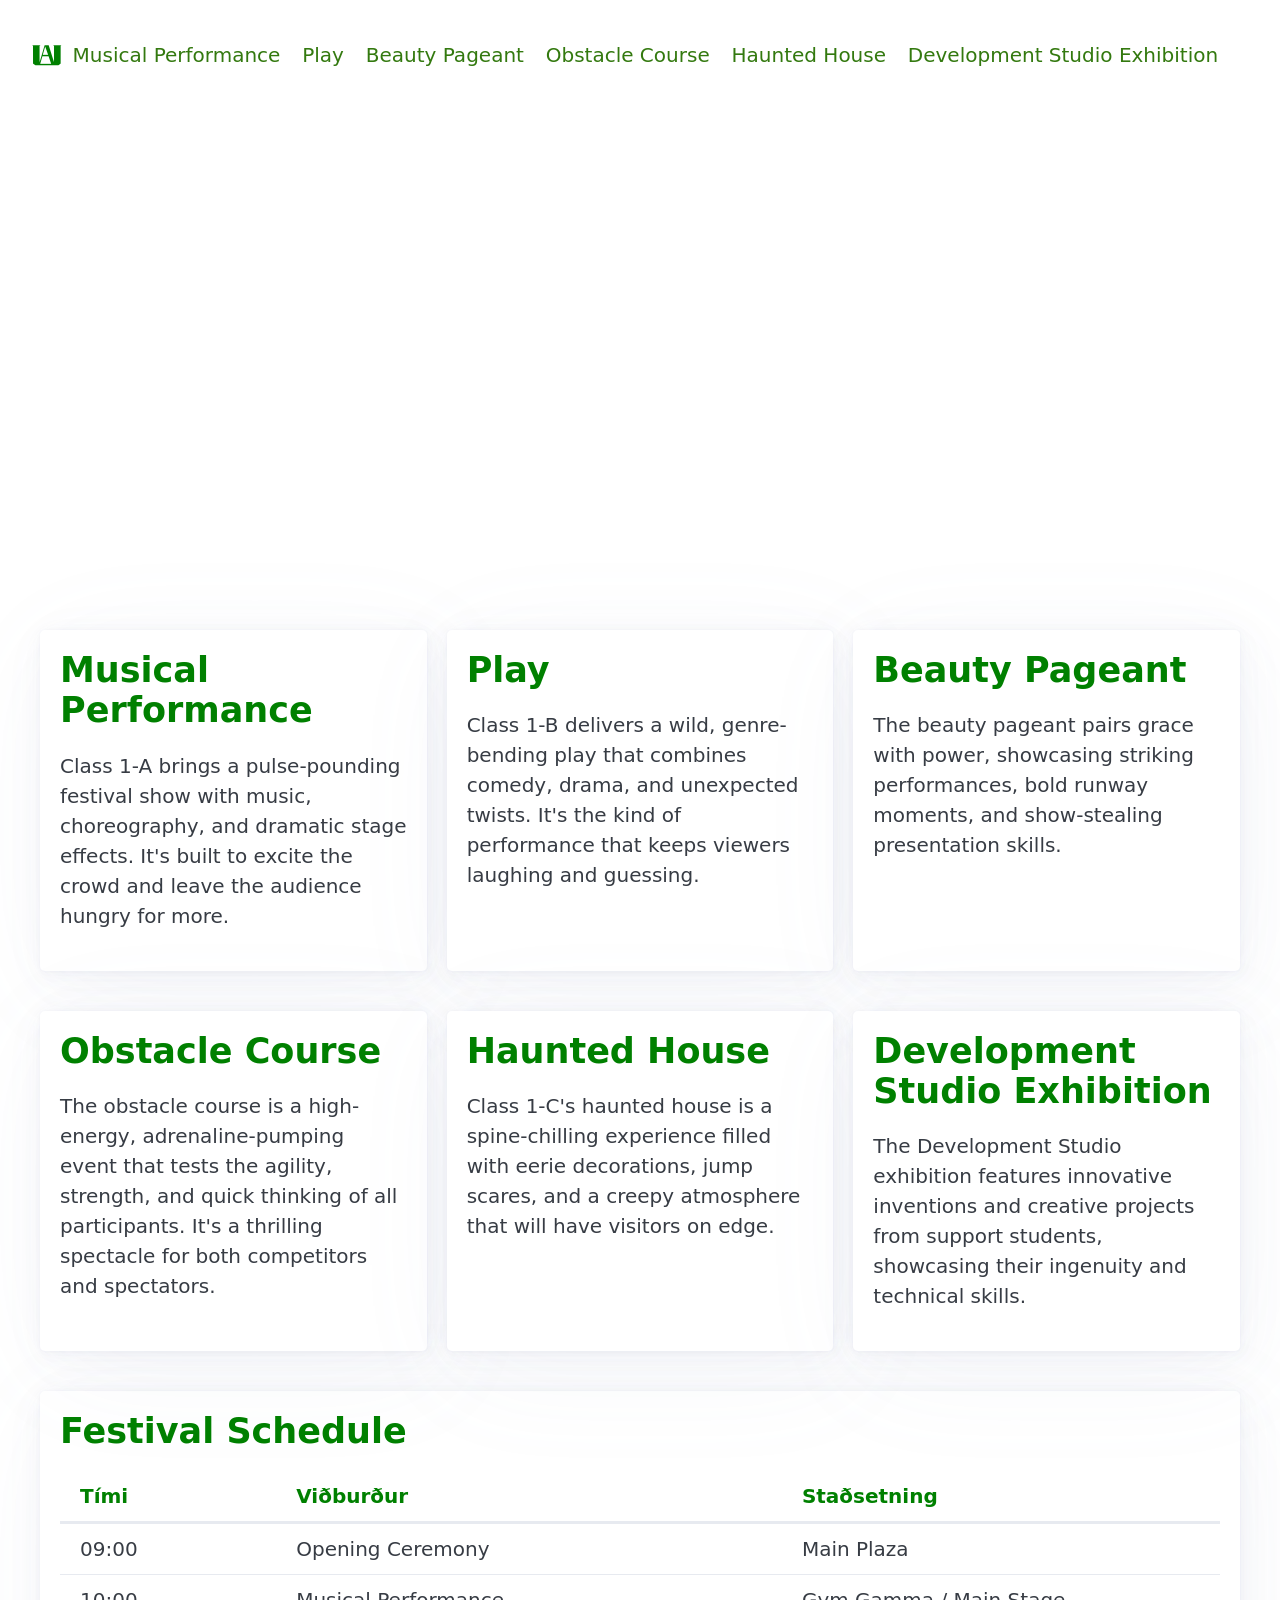
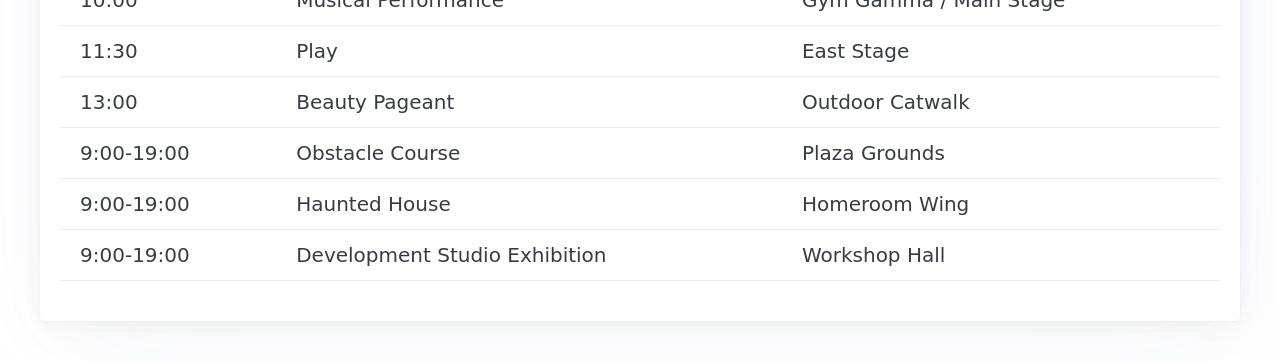
==== commit 6801ba28: "k" ====
--- a/index.html
+++ b/index.html
@@ -17,6 +17,9 @@
                     <li><a href="Musical Performance.html">Musical Performance</a></li>
                     <li><a href="Play.html">Play</a></li>
                     <li><a href="Beauty-Pageant.html">Beauty Pageant</a></li>
+                    <li><a href="Obstacle-Course.html">Obstacle Course</a></li>
+                    <li><a href="Haunted-House.html">Haunted House</a></li>
+                    <li><a href="Development-Studio-Exhibition.html">Development Studio Exhibition</a></li>
                 </ul>
             </nav>
             <div id="slides">
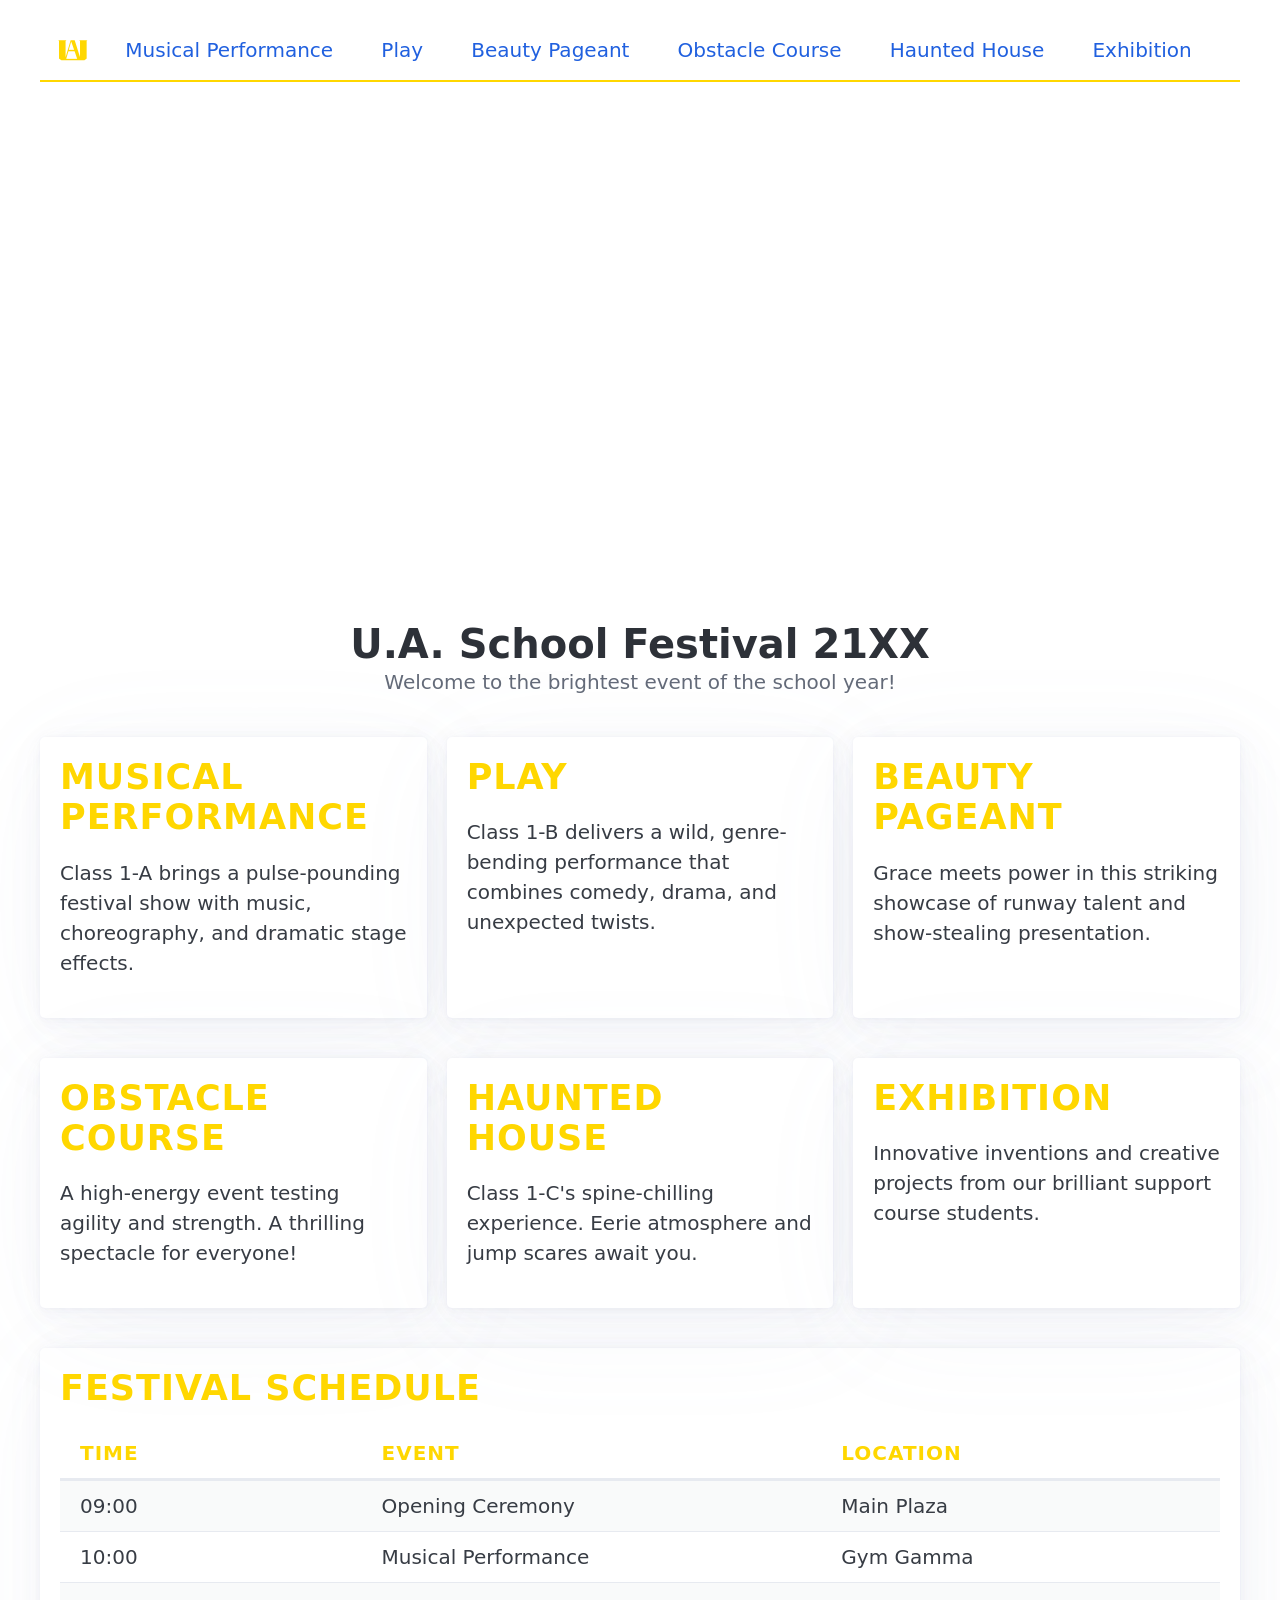
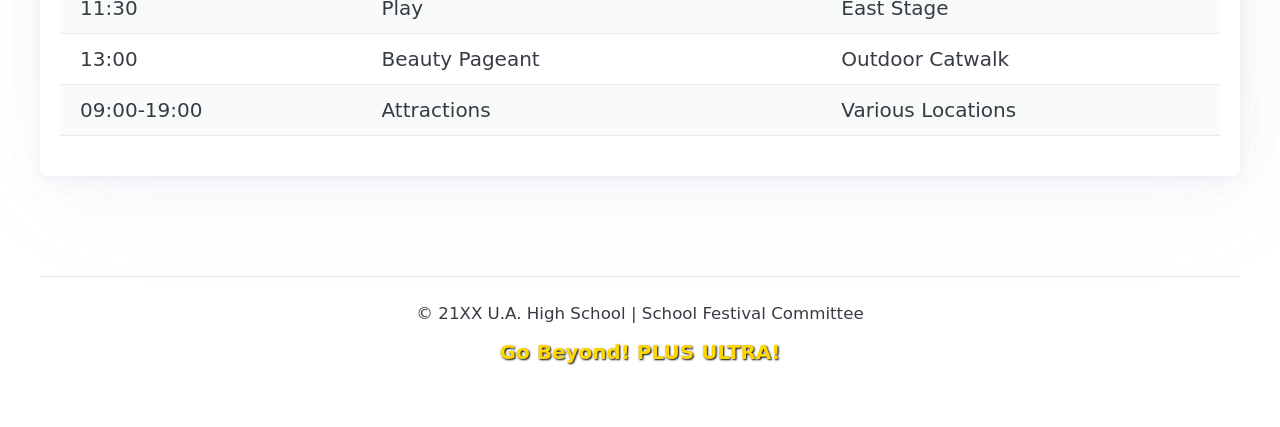
==== commit ee08d872: "push" ====
--- a/index.html
+++ b/index.html
@@ -3,8 +3,8 @@
     <head>
         <meta charset="UTF-8">
         <meta name="viewport" content="width=device-width, initial-scale=1.0">
-        <title>Verkefni 5-Index</title>
-        <link rel="stylesheet" href="css/pico.green.css">
+        <title>U.A. School Festival 21XX</title>
+        <link rel="stylesheet" href="css/pico.blue.css">
         <link rel="stylesheet" href="css/kvikun.css">
         <link rel="stylesheet" href="css/style.css">
         <link rel="stylesheet" href="css/icomoon.css">
@@ -19,84 +19,98 @@
                     <li><a href="Beauty-Pageant.html">Beauty Pageant</a></li>
                     <li><a href="Obstacle-Course.html">Obstacle Course</a></li>
                     <li><a href="Haunted-House.html">Haunted House</a></li>
-                    <li><a href="Development-Studio-Exhibition.html">Development Studio Exhibition</a></li>
+                    <li><a href="Development-Studio-Exhibition.html">Exhibition</a></li>
                 </ul>
             </nav>
             <div id="slides">
                 <a href="Musical Performance.html">
-                    <img src="https://static.wikia.nocookie.net/bokunoheroacademia/images/1/1a/Class_1-A_performance.png/revision/latest/scale-to-width-down/1000?cb=20251020011216" alt="Musical Performance">
+                    <img src="https://static.wikia.nocookie.net/bokunoheroacademia/images/1/1a/Class_1-A_performance.png" alt="Musical Performance">
                     <p>Class 1-A Performance</p>
                 </a>
                 <a href="Play.html">
-                    <img src="https://static.wikia.nocookie.net/bokunoheroacademia/images/c/c3/Episode_83.png/revision/latest/scale-to-width-down/1000?cb=20251018043109" alt="Play">
+                    <img src="https://static.wikia.nocookie.net/bokunoheroacademia/images/c/c3/Episode_83.png" alt="Play">
                     <p>Play</p>
                 </a>
                 <a href="Beauty-Pageant.html">
-                    <img src="https://static.wikia.nocookie.net/bokunoheroacademia/images/b/b4/Nejire_draws_a_flower_in_the_air.png/revision/latest/scale-to-width-down/1000?cb=20251020014627" alt="Beauty Pageant">
+                    <img src="https://static.wikia.nocookie.net/bokunoheroacademia/images/b/b4/Nejire_draws_a_flower_in_the_air.png" alt="Beauty Pageant">
                     <p>Beauty Pageant</p>
                 </a>
                 <a href="Obstacle-Course.html">
-                    <img src="https://static.wikia.nocookie.net/bokunoheroacademia/images/f/f7/Obstacle_Course.png/revision/latest/scale-to-width-down/1000?cb=20251020015008" alt="Obstacle Course">
+                    <img src="https://static.wikia.nocookie.net/bokunoheroacademia/images/f/f7/Obstacle_Course.png" alt="Obstacle Course">
                     <p>Obstacle Course</p>
                 </a>
                 <a href="Haunted-House.html">
-                    <img src="https://static.wikia.nocookie.net/bokunoheroacademia/images/f/fe/Haunted_Mansion.png/revision/latest/scale-to-width-down/1000?cb=20251020015144" alt="Haunted House">
+                    <img src="https://static.wikia.nocookie.net/bokunoheroacademia/images/f/fe/Haunted_Mansion.png" alt="Haunted House">
                     <p>Haunted House</p>
                 </a>
                 <a href="Development-Studio-Exhibition.html">
-                    <img src="https://static.wikia.nocookie.net/bokunoheroacademia/images/d/dd/Development_Studio_exhibition.png/revision/latest/scale-to-width-down/1000?cb=20251020015243" alt="Development Studio Exhibition">
-                    <p>Development Studio Exhibition</p>
+                    <img src="https://static.wikia.nocookie.net/bokunoheroacademia/images/d/dd/Development_Studio_exhibition.png" alt="Development Studio Exhibition">
+                    <p>Exhibition</p>
                 </a>
             </div>
         </header>
+
         <main class="container">
-            <section class="grid-4">
+            <hgroup style="text-align: center; margin-bottom: 2rem;">
+                <h1>U.A. School Festival 21XX</h1>
+                <p>Welcome to the brightest event of the school year!</p>
+            </hgroup>
+
+            <section class="grid">
                 <article>
                     <h2 class="highlight">Musical Performance</h2>
-                    <p>Class 1-A brings a pulse-pounding festival show with music, choreography, and dramatic stage effects. It's built to excite the crowd and leave the audience hungry for more.</p>
+                    <p>Class 1-A brings a pulse-pounding festival show with music, choreography, and dramatic stage effects.</p>
                 </article>
                 <article>
                     <h2 class="highlight">Play</h2>
-                    <p>Class 1-B delivers a wild, genre-bending play that combines comedy, drama, and unexpected twists. It's the kind of performance that keeps viewers laughing and guessing.</p>
+                    <p>Class 1-B delivers a wild, genre-bending performance that combines comedy, drama, and unexpected twists.</p>
                 </article>
                 <article>
                     <h2 class="highlight">Beauty Pageant</h2>
-                    <p>The beauty pageant pairs grace with power, showcasing striking performances, bold runway moments, and show-stealing presentation skills.</p>
+                    <p>Grace meets power in this striking showcase of runway talent and show-stealing presentation.</p>
                 </article>
+            </section>
+
+            <section class="grid">
                 <article>
                     <h2 class="highlight">Obstacle Course</h2>
-                    <p>The obstacle course is a high-energy, adrenaline-pumping event that tests the agility, strength, and quick thinking of all participants. It's a thrilling spectacle for both competitors and spectators.</p>
+                    <p>A high-energy event testing agility and strength. A thrilling spectacle for everyone!</p>
                 </article>
                 <article>
                     <h2 class="highlight">Haunted House</h2>
-                    <p>Class 1-C's haunted house is a spine-chilling experience filled with eerie decorations, jump scares, and a creepy atmosphere that will have visitors on edge.</p>
+                    <p>Class 1-C's spine-chilling experience. Eerie atmosphere and jump scares await you.</p>
                 </article>
                 <article>
-                    <h2 class="highlight">Development Studio Exhibition</h2>
-                    <p>The Development Studio exhibition features innovative inventions and creative projects from support students, showcasing their ingenuity and technical skills.</p>
+                    <h2 class="highlight">Exhibition</h2>
+                    <p>Innovative inventions and creative projects from our brilliant support course students.</p>
                 </article>
             </section>
+
             <article>
                 <h2 class="highlight">Festival Schedule</h2>
-                <table>
+                <table class="striped">
                     <thead>
                         <tr>
-                            <th class="highlight">Tími</th>
-                            <th class="highlight">Viðburður</th>
-                            <th class="highlight">Staðsetning</th>
+                            <th class="highlight">Time</th>
+                            <th class="highlight">Event</th>
+                            <th class="highlight">Location</th>
                         </tr>
                     </thead>
                     <tbody>
                         <tr><td>09:00</td><td>Opening Ceremony</td><td>Main Plaza</td></tr>
-                        <tr><td>10:00</td><td>Musical Performance</td><td>Gym Gamma / Main Stage</td></tr>
+                        <tr><td>10:00</td><td>Musical Performance</td><td>Gym Gamma</td></tr>
                         <tr><td>11:30</td><td>Play</td><td>East Stage</td></tr>
                         <tr><td>13:00</td><td>Beauty Pageant</td><td>Outdoor Catwalk</td></tr>
-                        <tr><td>9:00-19:00</td><td>Obstacle Course</td><td>Plaza Grounds</td></tr>
-                        <tr><td>9:00-19:00</td><td>Haunted House</td><td>Homeroom Wing</td></tr>
-                        <tr><td>9:00-19:00</td><td>Development Studio Exhibition</td><td>Workshop Hall</td></tr>
+                        <tr><td>09:00-19:00</td><td>Attractions</td><td>Various Locations</td></tr>
                     </tbody>
                 </table>
             </article>
         </main>
+
+        <footer style="text-align: center; padding: 2rem 0;">
+            <hr>
+            <small>&copy; 21XX U.A. High School | School Festival Committee</small>
+            <p style="color: #FFD700; font-weight: bold; margin-top: 0.5rem; text-shadow: 1px 1px 2px black;">Go Beyond! PLUS ULTRA!</p>
+        </footer>
     </body>
-</html>
+</html>
--- a/css/pico.blue.css
+++ b/css/pico.blue.css
@@ -0,0 +1,2835 @@
+@charset "UTF-8";
+/*!
+ * Pico CSS ✨ v2.1.1 (https://picocss.com)
+ * Copyright 2019-2025 - Licensed under MIT
+ */
+/**
+ * Styles
+ */
+:root,
+:host {
+  --pico-font-family-emoji: "Apple Color Emoji", "Segoe UI Emoji", "Segoe UI Symbol", "Noto Color Emoji";
+  --pico-font-family-sans-serif: system-ui, "Segoe UI", Roboto, Oxygen, Ubuntu, Cantarell, Helvetica, Arial, "Helvetica Neue", sans-serif, var(--pico-font-family-emoji);
+  --pico-font-family-monospace: ui-monospace, SFMono-Regular, "SF Mono", Menlo, Consolas, "Liberation Mono", monospace, var(--pico-font-family-emoji);
+  --pico-font-family: var(--pico-font-family-sans-serif);
+  --pico-line-height: 1.5;
+  --pico-font-weight: 400;
+  --pico-font-size: 100%;
+  --pico-text-underline-offset: 0.1rem;
+  --pico-border-radius: 0.25rem;
+  --pico-border-width: 0.0625rem;
+  --pico-outline-width: 0.125rem;
+  --pico-transition: 0.2s ease-in-out;
+  --pico-spacing: 1rem;
+  --pico-typography-spacing-vertical: 1rem;
+  --pico-block-spacing-vertical: var(--pico-spacing);
+  --pico-block-spacing-horizontal: var(--pico-spacing);
+  --pico-grid-column-gap: var(--pico-spacing);
+  --pico-grid-row-gap: var(--pico-spacing);
+  --pico-form-element-spacing-vertical: 0.75rem;
+  --pico-form-element-spacing-horizontal: 1rem;
+  --pico-group-box-shadow: 0 0 0 rgba(0, 0, 0, 0);
+  --pico-group-box-shadow-focus-with-button: 0 0 0 var(--pico-outline-width) var(--pico-primary-focus);
+  --pico-group-box-shadow-focus-with-input: 0 0 0 0.0625rem var(--pico-form-element-border-color);
+  --pico-modal-overlay-backdrop-filter: blur(0.375rem);
+  --pico-nav-element-spacing-vertical: 1rem;
+  --pico-nav-element-spacing-horizontal: 0.5rem;
+  --pico-nav-link-spacing-vertical: 0.5rem;
+  --pico-nav-link-spacing-horizontal: 0.5rem;
+  --pico-nav-breadcrumb-divider: ">";
+  --pico-icon-checkbox: url("data:image/svg+xml,%3Csvg xmlns='http://www.w3.org/2000/svg' width='24' height='24' viewBox='0 0 24 24' fill='none' stroke='rgb(255, 255, 255)' stroke-width='4' stroke-linecap='round' stroke-linejoin='round'%3E%3Cpolyline points='20 6 9 17 4 12'%3E%3C/polyline%3E%3C/svg%3E");
+  --pico-icon-minus: url("data:image/svg+xml,%3Csvg xmlns='http://www.w3.org/2000/svg' width='24' height='24' viewBox='0 0 24 24' fill='none' stroke='rgb(255, 255, 255)' stroke-width='4' stroke-linecap='round' stroke-linejoin='round'%3E%3Cline x1='5' y1='12' x2='19' y2='12'%3E%3C/line%3E%3C/svg%3E");
+  --pico-icon-chevron: url("data:image/svg+xml,%3Csvg xmlns='http://www.w3.org/2000/svg' width='24' height='24' viewBox='0 0 24 24' fill='none' stroke='rgb(136, 145, 164)' stroke-width='2' stroke-linecap='round' stroke-linejoin='round'%3E%3Cpolyline points='6 9 12 15 18 9'%3E%3C/polyline%3E%3C/svg%3E");
+  --pico-icon-date: url("data:image/svg+xml,%3Csvg xmlns='http://www.w3.org/2000/svg' width='24' height='24' viewBox='0 0 24 24' fill='none' stroke='rgb(136, 145, 164)' stroke-width='2' stroke-linecap='round' stroke-linejoin='round'%3E%3Crect x='3' y='4' width='18' height='18' rx='2' ry='2'%3E%3C/rect%3E%3Cline x1='16' y1='2' x2='16' y2='6'%3E%3C/line%3E%3Cline x1='8' y1='2' x2='8' y2='6'%3E%3C/line%3E%3Cline x1='3' y1='10' x2='21' y2='10'%3E%3C/line%3E%3C/svg%3E");
+  --pico-icon-time: url("data:image/svg+xml,%3Csvg xmlns='http://www.w3.org/2000/svg' width='24' height='24' viewBox='0 0 24 24' fill='none' stroke='rgb(136, 145, 164)' stroke-width='2' stroke-linecap='round' stroke-linejoin='round'%3E%3Ccircle cx='12' cy='12' r='10'%3E%3C/circle%3E%3Cpolyline points='12 6 12 12 16 14'%3E%3C/polyline%3E%3C/svg%3E");
+  --pico-icon-search: url("data:image/svg+xml,%3Csvg xmlns='http://www.w3.org/2000/svg' width='24' height='24' viewBox='0 0 24 24' fill='none' stroke='rgb(136, 145, 164)' stroke-width='1.5' stroke-linecap='round' stroke-linejoin='round'%3E%3Ccircle cx='11' cy='11' r='8'%3E%3C/circle%3E%3Cline x1='21' y1='21' x2='16.65' y2='16.65'%3E%3C/line%3E%3C/svg%3E");
+  --pico-icon-close: url("data:image/svg+xml,%3Csvg xmlns='http://www.w3.org/2000/svg' width='24' height='24' viewBox='0 0 24 24' fill='none' stroke='rgb(136, 145, 164)' stroke-width='3' stroke-linecap='round' stroke-linejoin='round'%3E%3Cline x1='18' y1='6' x2='6' y2='18'%3E%3C/line%3E%3Cline x1='6' y1='6' x2='18' y2='18'%3E%3C/line%3E%3C/svg%3E");
+  --pico-icon-loading: url("data:image/svg+xml,%3Csvg fill='none' height='24' width='24' viewBox='0 0 24 24' xmlns='http://www.w3.org/2000/svg' %3E%3Cstyle%3E g %7B animation: rotate 2s linear infinite; transform-origin: center center; %7D circle %7B stroke-dasharray: 75,100; stroke-dashoffset: -5; animation: dash 1.5s ease-in-out infinite; stroke-linecap: round; %7D @keyframes rotate %7B 0%25 %7B transform: rotate(0deg); %7D 100%25 %7B transform: rotate(360deg); %7D %7D @keyframes dash %7B 0%25 %7B stroke-dasharray: 1,100; stroke-dashoffset: 0; %7D 50%25 %7B stroke-dasharray: 44.5,100; stroke-dashoffset: -17.5; %7D 100%25 %7B stroke-dasharray: 44.5,100; stroke-dashoffset: -62; %7D %7D %3C/style%3E%3Cg%3E%3Ccircle cx='12' cy='12' r='10' fill='none' stroke='rgb(136, 145, 164)' stroke-width='4' /%3E%3C/g%3E%3C/svg%3E");
+}
+@media (min-width: 576px) {
+  :root,
+  :host {
+    --pico-font-size: 106.25%;
+  }
+}
+@media (min-width: 768px) {
+  :root,
+  :host {
+    --pico-font-size: 112.5%;
+  }
+}
+@media (min-width: 1024px) {
+  :root,
+  :host {
+    --pico-font-size: 118.75%;
+  }
+}
+@media (min-width: 1280px) {
+  :root,
+  :host {
+    --pico-font-size: 125%;
+  }
+}
+@media (min-width: 1536px) {
+  :root,
+  :host {
+    --pico-font-size: 131.25%;
+  }
+}
+
+a {
+  --pico-text-decoration: underline;
+}
+a.secondary, a.contrast {
+  --pico-text-decoration: underline;
+}
+
+small {
+  --pico-font-size: 0.875em;
+}
+
+h1,
+h2,
+h3,
+h4,
+h5,
+h6 {
+  --pico-font-weight: 700;
+}
+
+h1 {
+  --pico-font-size: 2rem;
+  --pico-line-height: 1.125;
+  --pico-typography-spacing-top: 3rem;
+}
+
+h2 {
+  --pico-font-size: 1.75rem;
+  --pico-line-height: 1.15;
+  --pico-typography-spacing-top: 2.625rem;
+}
+
+h3 {
+  --pico-font-size: 1.5rem;
+  --pico-line-height: 1.175;
+  --pico-typography-spacing-top: 2.25rem;
+}
+
+h4 {
+  --pico-font-size: 1.25rem;
+  --pico-line-height: 1.2;
+  --pico-typography-spacing-top: 1.874rem;
+}
+
+h5 {
+  --pico-font-size: 1.125rem;
+  --pico-line-height: 1.225;
+  --pico-typography-spacing-top: 1.6875rem;
+}
+
+h6 {
+  --pico-font-size: 1rem;
+  --pico-line-height: 1.25;
+  --pico-typography-spacing-top: 1.5rem;
+}
+
+thead th,
+thead td,
+tfoot th,
+tfoot td {
+  --pico-font-weight: 600;
+  --pico-border-width: 0.1875rem;
+}
+
+pre,
+code,
+kbd,
+samp {
+  --pico-font-family: var(--pico-font-family-monospace);
+}
+
+kbd {
+  --pico-font-weight: bolder;
+}
+
+input:not([type=submit],
+[type=button],
+[type=reset],
+[type=checkbox],
+[type=radio],
+[type=file]),
+:where(select, textarea) {
+  --pico-outline-width: 0.0625rem;
+}
+
+[type=search] {
+  --pico-border-radius: 5rem;
+}
+
+[type=checkbox],
+[type=radio] {
+  --pico-border-width: 0.125rem;
+}
+
+[type=checkbox][role=switch] {
+  --pico-border-width: 0.1875rem;
+}
+
+details.dropdown summary:not([role=button]) {
+  --pico-outline-width: 0.0625rem;
+}
+
+nav details.dropdown summary:focus-visible {
+  --pico-outline-width: 0.125rem;
+}
+
+[role=search] {
+  --pico-border-radius: 5rem;
+}
+
+[role=search]:has(button.secondary:focus,
+[type=submit].secondary:focus,
+[type=button].secondary:focus,
+[role=button].secondary:focus),
+[role=group]:has(button.secondary:focus,
+[type=submit].secondary:focus,
+[type=button].secondary:focus,
+[role=button].secondary:focus) {
+  --pico-group-box-shadow-focus-with-button: 0 0 0 var(--pico-outline-width) var(--pico-secondary-focus);
+}
+[role=search]:has(button.contrast:focus,
+[type=submit].contrast:focus,
+[type=button].contrast:focus,
+[role=button].contrast:focus),
+[role=group]:has(button.contrast:focus,
+[type=submit].contrast:focus,
+[type=button].contrast:focus,
+[role=button].contrast:focus) {
+  --pico-group-box-shadow-focus-with-button: 0 0 0 var(--pico-outline-width) var(--pico-contrast-focus);
+}
+[role=search] button,
+[role=search] [type=submit],
+[role=search] [type=button],
+[role=search] [role=button],
+[role=group] button,
+[role=group] [type=submit],
+[role=group] [type=button],
+[role=group] [role=button] {
+  --pico-form-element-spacing-horizontal: 2rem;
+}
+
+details summary[role=button]:not(.outline)::after {
+  filter: brightness(0) invert(1);
+}
+
+[aria-busy=true]:not(input, select, textarea):is(button, [type=submit], [type=button], [type=reset], [role=button]):not(.outline)::before {
+  filter: brightness(0) invert(1);
+}
+
+/**
+ * Color schemes
+ */
+[data-theme=light],
+:root:not([data-theme=dark]),
+:host(:not([data-theme=dark])) {
+  color-scheme: light;
+  --pico-background-color: #fff;
+  --pico-color: #373c44;
+  --pico-text-selection-color: rgba(116, 139, 248, 0.25);
+  --pico-muted-color: #646b79;
+  --pico-muted-border-color: rgb(231, 234, 239.5);
+  --pico-primary: #2060df;
+  --pico-primary-background: #2060df;
+  --pico-primary-border: var(--pico-primary-background);
+  --pico-primary-underline: rgba(32, 96, 223, 0.5);
+  --pico-primary-hover: #184eb8;
+  --pico-primary-hover-background: #1d59d0;
+  --pico-primary-hover-border: var(--pico-primary-hover-background);
+  --pico-primary-hover-underline: var(--pico-primary-hover);
+  --pico-primary-focus: rgba(116, 139, 248, 0.5);
+  --pico-primary-inverse: #fff;
+  --pico-secondary: #5d6b89;
+  --pico-secondary-background: #525f7a;
+  --pico-secondary-border: var(--pico-secondary-background);
+  --pico-secondary-underline: rgba(93, 107, 137, 0.5);
+  --pico-secondary-hover: #48536b;
+  --pico-secondary-hover-background: #48536b;
+  --pico-secondary-hover-border: var(--pico-secondary-hover-background);
+  --pico-secondary-hover-underline: var(--pico-secondary-hover);
+  --pico-secondary-focus: rgba(93, 107, 137, 0.25);
+  --pico-secondary-inverse: #fff;
+  --pico-contrast: #181c25;
+  --pico-contrast-background: #181c25;
+  --pico-contrast-border: var(--pico-contrast-background);
+  --pico-contrast-underline: rgba(24, 28, 37, 0.5);
+  --pico-contrast-hover: #000;
+  --pico-contrast-hover-background: #000;
+  --pico-contrast-hover-border: var(--pico-contrast-hover-background);
+  --pico-contrast-hover-underline: var(--pico-secondary-hover);
+  --pico-contrast-focus: rgba(93, 107, 137, 0.25);
+  --pico-contrast-inverse: #fff;
+  --pico-box-shadow: 0.0145rem 0.029rem 0.174rem rgba(129, 145, 181, 0.01698), 0.0335rem 0.067rem 0.402rem rgba(129, 145, 181, 0.024), 0.0625rem 0.125rem 0.75rem rgba(129, 145, 181, 0.03), 0.1125rem 0.225rem 1.35rem rgba(129, 145, 181, 0.036), 0.2085rem 0.417rem 2.502rem rgba(129, 145, 181, 0.04302), 0.5rem 1rem 6rem rgba(129, 145, 181, 0.06), 0 0 0 0.0625rem rgba(129, 145, 181, 0.015);
+  --pico-h1-color: #2d3138;
+  --pico-h2-color: #373c44;
+  --pico-h3-color: #424751;
+  --pico-h4-color: #4d535e;
+  --pico-h5-color: #5c6370;
+  --pico-h6-color: #646b79;
+  --pico-mark-background-color: rgb(252.5, 230.5, 191.5);
+  --pico-mark-color: #0f1114;
+  --pico-ins-color: rgb(28.5, 105.5, 84);
+  --pico-del-color: rgb(136, 56.5, 53);
+  --pico-blockquote-border-color: var(--pico-muted-border-color);
+  --pico-blockquote-footer-color: var(--pico-muted-color);
+  --pico-button-box-shadow: 0 0 0 rgba(0, 0, 0, 0);
+  --pico-button-hover-box-shadow: 0 0 0 rgba(0, 0, 0, 0);
+  --pico-table-border-color: var(--pico-muted-border-color);
+  --pico-table-row-stripped-background-color: rgba(111, 120, 135, 0.0375);
+  --pico-code-background-color: rgb(243, 244.5, 246.75);
+  --pico-code-color: #646b79;
+  --pico-code-kbd-background-color: var(--pico-color);
+  --pico-code-kbd-color: var(--pico-background-color);
+  --pico-form-element-background-color: rgb(251, 251.5, 252.25);
+  --pico-form-element-selected-background-color: #dfe3eb;
+  --pico-form-element-border-color: #cfd5e2;
+  --pico-form-element-color: #23262c;
+  --pico-form-element-placeholder-color: var(--pico-muted-color);
+  --pico-form-element-active-background-color: #fff;
+  --pico-form-element-active-border-color: var(--pico-primary-border);
+  --pico-form-element-focus-color: var(--pico-primary-border);
+  --pico-form-element-disabled-opacity: 0.5;
+  --pico-form-element-invalid-border-color: rgb(183.5, 105.5, 106.5);
+  --pico-form-element-invalid-active-border-color: rgb(200.25, 79.25, 72.25);
+  --pico-form-element-invalid-focus-color: var(--pico-form-element-invalid-active-border-color);
+  --pico-form-element-valid-border-color: rgb(76, 154.5, 137.5);
+  --pico-form-element-valid-active-border-color: rgb(39, 152.75, 118.75);
+  --pico-form-element-valid-focus-color: var(--pico-form-element-valid-active-border-color);
+  --pico-switch-background-color: #bfc7d9;
+  --pico-switch-checked-background-color: var(--pico-primary-background);
+  --pico-switch-color: #fff;
+  --pico-switch-thumb-box-shadow: 0 0 0 rgba(0, 0, 0, 0);
+  --pico-range-border-color: #dfe3eb;
+  --pico-range-active-border-color: #bfc7d9;
+  --pico-range-thumb-border-color: var(--pico-background-color);
+  --pico-range-thumb-color: var(--pico-secondary-background);
+  --pico-range-thumb-active-color: var(--pico-primary-background);
+  --pico-accordion-border-color: var(--pico-muted-border-color);
+  --pico-accordion-active-summary-color: var(--pico-primary-hover);
+  --pico-accordion-close-summary-color: var(--pico-color);
+  --pico-accordion-open-summary-color: var(--pico-muted-color);
+  --pico-card-background-color: var(--pico-background-color);
+  --pico-card-border-color: var(--pico-muted-border-color);
+  --pico-card-box-shadow: var(--pico-box-shadow);
+  --pico-card-sectioning-background-color: rgb(251, 251.5, 252.25);
+  --pico-dropdown-background-color: #fff;
+  --pico-dropdown-border-color: #eff1f4;
+  --pico-dropdown-box-shadow: var(--pico-box-shadow);
+  --pico-dropdown-color: var(--pico-color);
+  --pico-dropdown-hover-background-color: #eff1f4;
+  --pico-loading-spinner-opacity: 0.5;
+  --pico-modal-overlay-background-color: rgba(232, 234, 237, 0.75);
+  --pico-progress-background-color: #dfe3eb;
+  --pico-progress-color: var(--pico-primary-background);
+  --pico-tooltip-background-color: var(--pico-contrast-background);
+  --pico-tooltip-color: var(--pico-contrast-inverse);
+  --pico-icon-valid: url("data:image/svg+xml,%3Csvg xmlns='http://www.w3.org/2000/svg' width='24' height='24' viewBox='0 0 24 24' fill='none' stroke='rgb(76, 154.5, 137.5)' stroke-width='2' stroke-linecap='round' stroke-linejoin='round'%3E%3Cpolyline points='20 6 9 17 4 12'%3E%3C/polyline%3E%3C/svg%3E");
+  --pico-icon-invalid: url("data:image/svg+xml,%3Csvg xmlns='http://www.w3.org/2000/svg' width='24' height='24' viewBox='0 0 24 24' fill='none' stroke='rgb(200.25, 79.25, 72.25)' stroke-width='2' stroke-linecap='round' stroke-linejoin='round'%3E%3Ccircle cx='12' cy='12' r='10'%3E%3C/circle%3E%3Cline x1='12' y1='8' x2='12' y2='12'%3E%3C/line%3E%3Cline x1='12' y1='16' x2='12.01' y2='16'%3E%3C/line%3E%3C/svg%3E");
+}
+[data-theme=light] input:is([type=submit],
+[type=button],
+[type=reset],
+[type=checkbox],
+[type=radio],
+[type=file]),
+:root:not([data-theme=dark]) input:is([type=submit],
+[type=button],
+[type=reset],
+[type=checkbox],
+[type=radio],
+[type=file]),
+:host(:not([data-theme=dark])) input:is([type=submit],
+[type=button],
+[type=reset],
+[type=checkbox],
+[type=radio],
+[type=file]) {
+  --pico-form-element-focus-color: var(--pico-primary-focus);
+}
+
+@media only screen and (prefers-color-scheme: dark) {
+  :root:not([data-theme]),
+  :host(:not([data-theme])) {
+    color-scheme: dark;
+    --pico-background-color: rgb(19, 22.5, 30.5);
+    --pico-color: #c2c7d0;
+    --pico-text-selection-color: rgba(137, 153, 249, 0.1875);
+    --pico-muted-color: #7b8495;
+    --pico-muted-border-color: #202632;
+    --pico-primary: #8999f9;
+    --pico-primary-background: #2060df;
+    --pico-primary-border: var(--pico-primary-background);
+    --pico-primary-underline: rgba(137, 153, 249, 0.5);
+    --pico-primary-hover: #aeb5fb;
+    --pico-primary-hover-background: #3c71f7;
+    --pico-primary-hover-border: var(--pico-primary-hover-background);
+    --pico-primary-hover-underline: var(--pico-primary-hover);
+    --pico-primary-focus: rgba(137, 153, 249, 0.375);
+    --pico-primary-inverse: #fff;
+    --pico-secondary: #969eaf;
+    --pico-secondary-background: #525f7a;
+    --pico-secondary-border: var(--pico-secondary-background);
+    --pico-secondary-underline: rgba(150, 158, 175, 0.5);
+    --pico-secondary-hover: #b3b9c5;
+    --pico-secondary-hover-background: #5d6b89;
+    --pico-secondary-hover-border: var(--pico-secondary-hover-background);
+    --pico-secondary-hover-underline: var(--pico-secondary-hover);
+    --pico-secondary-focus: rgba(144, 158, 190, 0.25);
+    --pico-secondary-inverse: #fff;
+    --pico-contrast: #dfe3eb;
+    --pico-contrast-background: #eff1f4;
+    --pico-contrast-border: var(--pico-contrast-background);
+    --pico-contrast-underline: rgba(223, 227, 235, 0.5);
+    --pico-contrast-hover: #fff;
+    --pico-contrast-hover-background: #fff;
+    --pico-contrast-hover-border: var(--pico-contrast-hover-background);
+    --pico-contrast-hover-underline: var(--pico-contrast-hover);
+    --pico-contrast-focus: rgba(207, 213, 226, 0.25);
+    --pico-contrast-inverse: #000;
+    --pico-box-shadow: 0.0145rem 0.029rem 0.174rem rgba(7, 8.5, 12, 0.01698), 0.0335rem 0.067rem 0.402rem rgba(7, 8.5, 12, 0.024), 0.0625rem 0.125rem 0.75rem rgba(7, 8.5, 12, 0.03), 0.1125rem 0.225rem 1.35rem rgba(7, 8.5, 12, 0.036), 0.2085rem 0.417rem 2.502rem rgba(7, 8.5, 12, 0.04302), 0.5rem 1rem 6rem rgba(7, 8.5, 12, 0.06), 0 0 0 0.0625rem rgba(7, 8.5, 12, 0.015);
+    --pico-h1-color: #f0f1f3;
+    --pico-h2-color: #e0e3e7;
+    --pico-h3-color: #c2c7d0;
+    --pico-h4-color: #b3b9c5;
+    --pico-h5-color: #a4acba;
+    --pico-h6-color: #8891a4;
+    --pico-mark-background-color: #014063;
+    --pico-mark-color: #fff;
+    --pico-ins-color: #62af9a;
+    --pico-del-color: rgb(205.5, 126, 123);
+    --pico-blockquote-border-color: var(--pico-muted-border-color);
+    --pico-blockquote-footer-color: var(--pico-muted-color);
+    --pico-button-box-shadow: 0 0 0 rgba(0, 0, 0, 0);
+    --pico-button-hover-box-shadow: 0 0 0 rgba(0, 0, 0, 0);
+    --pico-table-border-color: var(--pico-muted-border-color);
+    --pico-table-row-stripped-background-color: rgba(111, 120, 135, 0.0375);
+    --pico-code-background-color: rgb(26, 30.5, 40.25);
+    --pico-code-color: #8891a4;
+    --pico-code-kbd-background-color: var(--pico-color);
+    --pico-code-kbd-color: var(--pico-background-color);
+    --pico-form-element-background-color: rgb(28, 33, 43.5);
+    --pico-form-element-selected-background-color: #2a3140;
+    --pico-form-element-border-color: #2a3140;
+    --pico-form-element-color: #e0e3e7;
+    --pico-form-element-placeholder-color: #8891a4;
+    --pico-form-element-active-background-color: rgb(26, 30.5, 40.25);
+    --pico-form-element-active-border-color: var(--pico-primary-border);
+    --pico-form-element-focus-color: var(--pico-primary-border);
+    --pico-form-element-disabled-opacity: 0.5;
+    --pico-form-element-invalid-border-color: rgb(149.5, 74, 80);
+    --pico-form-element-invalid-active-border-color: rgb(183.25, 63.5, 59);
+    --pico-form-element-invalid-focus-color: var(--pico-form-element-invalid-active-border-color);
+    --pico-form-element-valid-border-color: #2a7b6f;
+    --pico-form-element-valid-active-border-color: rgb(22, 137, 105.5);
+    --pico-form-element-valid-focus-color: var(--pico-form-element-valid-active-border-color);
+    --pico-switch-background-color: #333c4e;
+    --pico-switch-checked-background-color: var(--pico-primary-background);
+    --pico-switch-color: #fff;
+    --pico-switch-thumb-box-shadow: 0 0 0 rgba(0, 0, 0, 0);
+    --pico-range-border-color: #202632;
+    --pico-range-active-border-color: #2a3140;
+    --pico-range-thumb-border-color: var(--pico-background-color);
+    --pico-range-thumb-color: var(--pico-secondary-background);
+    --pico-range-thumb-active-color: var(--pico-primary-background);
+    --pico-accordion-border-color: var(--pico-muted-border-color);
+    --pico-accordion-active-summary-color: var(--pico-primary-hover);
+    --pico-accordion-close-summary-color: var(--pico-color);
+    --pico-accordion-open-summary-color: var(--pico-muted-color);
+    --pico-card-background-color: #181c25;
+    --pico-card-border-color: var(--pico-card-background-color);
+    --pico-card-box-shadow: var(--pico-box-shadow);
+    --pico-card-sectioning-background-color: rgb(26, 30.5, 40.25);
+    --pico-dropdown-background-color: #181c25;
+    --pico-dropdown-border-color: #202632;
+    --pico-dropdown-box-shadow: var(--pico-box-shadow);
+    --pico-dropdown-color: var(--pico-color);
+    --pico-dropdown-hover-background-color: #202632;
+    --pico-loading-spinner-opacity: 0.5;
+    --pico-modal-overlay-background-color: rgba(7.5, 8.5, 10, 0.75);
+    --pico-progress-background-color: #202632;
+    --pico-progress-color: var(--pico-primary-background);
+    --pico-tooltip-background-color: var(--pico-contrast-background);
+    --pico-tooltip-color: var(--pico-contrast-inverse);
+    --pico-icon-valid: url("data:image/svg+xml,%3Csvg xmlns='http://www.w3.org/2000/svg' width='24' height='24' viewBox='0 0 24 24' fill='none' stroke='rgb(42, 123, 111)' stroke-width='2' stroke-linecap='round' stroke-linejoin='round'%3E%3Cpolyline points='20 6 9 17 4 12'%3E%3C/polyline%3E%3C/svg%3E");
+    --pico-icon-invalid: url("data:image/svg+xml,%3Csvg xmlns='http://www.w3.org/2000/svg' width='24' height='24' viewBox='0 0 24 24' fill='none' stroke='rgb(149.5, 74, 80)' stroke-width='2' stroke-linecap='round' stroke-linejoin='round'%3E%3Ccircle cx='12' cy='12' r='10'%3E%3C/circle%3E%3Cline x1='12' y1='8' x2='12' y2='12'%3E%3C/line%3E%3Cline x1='12' y1='16' x2='12.01' y2='16'%3E%3C/line%3E%3C/svg%3E");
+  }
+  :root:not([data-theme]) input:is([type=submit],
+  [type=button],
+  [type=reset],
+  [type=checkbox],
+  [type=radio],
+  [type=file]),
+  :host(:not([data-theme])) input:is([type=submit],
+  [type=button],
+  [type=reset],
+  [type=checkbox],
+  [type=radio],
+  [type=file]) {
+    --pico-form-element-focus-color: var(--pico-primary-focus);
+  }
+  :root:not([data-theme]) details summary[role=button].contrast:not(.outline)::after,
+  :host(:not([data-theme])) details summary[role=button].contrast:not(.outline)::after {
+    filter: brightness(0);
+  }
+  :root:not([data-theme]) [aria-busy=true]:not(input, select, textarea).contrast:is(button,
+  [type=submit],
+  [type=button],
+  [type=reset],
+  [role=button]):not(.outline)::before,
+  :host(:not([data-theme])) [aria-busy=true]:not(input, select, textarea).contrast:is(button,
+  [type=submit],
+  [type=button],
+  [type=reset],
+  [role=button]):not(.outline)::before {
+    filter: brightness(0);
+  }
+}
+[data-theme=dark] {
+  color-scheme: dark;
+  --pico-background-color: rgb(19, 22.5, 30.5);
+  --pico-color: #c2c7d0;
+  --pico-text-selection-color: rgba(137, 153, 249, 0.1875);
+  --pico-muted-color: #7b8495;
+  --pico-muted-border-color: #202632;
+  --pico-primary: #8999f9;
+  --pico-primary-background: #2060df;
+  --pico-primary-border: var(--pico-primary-background);
+  --pico-primary-underline: rgba(137, 153, 249, 0.5);
+  --pico-primary-hover: #aeb5fb;
+  --pico-primary-hover-background: #3c71f7;
+  --pico-primary-hover-border: var(--pico-primary-hover-background);
+  --pico-primary-hover-underline: var(--pico-primary-hover);
+  --pico-primary-focus: rgba(137, 153, 249, 0.375);
+  --pico-primary-inverse: #fff;
+  --pico-secondary: #969eaf;
+  --pico-secondary-background: #525f7a;
+  --pico-secondary-border: var(--pico-secondary-background);
+  --pico-secondary-underline: rgba(150, 158, 175, 0.5);
+  --pico-secondary-hover: #b3b9c5;
+  --pico-secondary-hover-background: #5d6b89;
+  --pico-secondary-hover-border: var(--pico-secondary-hover-background);
+  --pico-secondary-hover-underline: var(--pico-secondary-hover);
+  --pico-secondary-focus: rgba(144, 158, 190, 0.25);
+  --pico-secondary-inverse: #fff;
+  --pico-contrast: #dfe3eb;
+  --pico-contrast-background: #eff1f4;
+  --pico-contrast-border: var(--pico-contrast-background);
+  --pico-contrast-underline: rgba(223, 227, 235, 0.5);
+  --pico-contrast-hover: #fff;
+  --pico-contrast-hover-background: #fff;
+  --pico-contrast-hover-border: var(--pico-contrast-hover-background);
+  --pico-contrast-hover-underline: var(--pico-contrast-hover);
+  --pico-contrast-focus: rgba(207, 213, 226, 0.25);
+  --pico-contrast-inverse: #000;
+  --pico-box-shadow: 0.0145rem 0.029rem 0.174rem rgba(7, 8.5, 12, 0.01698), 0.0335rem 0.067rem 0.402rem rgba(7, 8.5, 12, 0.024), 0.0625rem 0.125rem 0.75rem rgba(7, 8.5, 12, 0.03), 0.1125rem 0.225rem 1.35rem rgba(7, 8.5, 12, 0.036), 0.2085rem 0.417rem 2.502rem rgba(7, 8.5, 12, 0.04302), 0.5rem 1rem 6rem rgba(7, 8.5, 12, 0.06), 0 0 0 0.0625rem rgba(7, 8.5, 12, 0.015);
+  --pico-h1-color: #f0f1f3;
+  --pico-h2-color: #e0e3e7;
+  --pico-h3-color: #c2c7d0;
+  --pico-h4-color: #b3b9c5;
+  --pico-h5-color: #a4acba;
+  --pico-h6-color: #8891a4;
+  --pico-mark-background-color: #014063;
+  --pico-mark-color: #fff;
+  --pico-ins-color: #62af9a;
+  --pico-del-color: rgb(205.5, 126, 123);
+  --pico-blockquote-border-color: var(--pico-muted-border-color);
+  --pico-blockquote-footer-color: var(--pico-muted-color);
+  --pico-button-box-shadow: 0 0 0 rgba(0, 0, 0, 0);
+  --pico-button-hover-box-shadow: 0 0 0 rgba(0, 0, 0, 0);
+  --pico-table-border-color: var(--pico-muted-border-color);
+  --pico-table-row-stripped-background-color: rgba(111, 120, 135, 0.0375);
+  --pico-code-background-color: rgb(26, 30.5, 40.25);
+  --pico-code-color: #8891a4;
+  --pico-code-kbd-background-color: var(--pico-color);
+  --pico-code-kbd-color: var(--pico-background-color);
+  --pico-form-element-background-color: rgb(28, 33, 43.5);
+  --pico-form-element-selected-background-color: #2a3140;
+  --pico-form-element-border-color: #2a3140;
+  --pico-form-element-color: #e0e3e7;
+  --pico-form-element-placeholder-color: #8891a4;
+  --pico-form-element-active-background-color: rgb(26, 30.5, 40.25);
+  --pico-form-element-active-border-color: var(--pico-primary-border);
+  --pico-form-element-focus-color: var(--pico-primary-border);
+  --pico-form-element-disabled-opacity: 0.5;
+  --pico-form-element-invalid-border-color: rgb(149.5, 74, 80);
+  --pico-form-element-invalid-active-border-color: rgb(183.25, 63.5, 59);
+  --pico-form-element-invalid-focus-color: var(--pico-form-element-invalid-active-border-color);
+  --pico-form-element-valid-border-color: #2a7b6f;
+  --pico-form-element-valid-active-border-color: rgb(22, 137, 105.5);
+  --pico-form-element-valid-focus-color: var(--pico-form-element-valid-active-border-color);
+  --pico-switch-background-color: #333c4e;
+  --pico-switch-checked-background-color: var(--pico-primary-background);
+  --pico-switch-color: #fff;
+  --pico-switch-thumb-box-shadow: 0 0 0 rgba(0, 0, 0, 0);
+  --pico-range-border-color: #202632;
+  --pico-range-active-border-color: #2a3140;
+  --pico-range-thumb-border-color: var(--pico-background-color);
+  --pico-range-thumb-color: var(--pico-secondary-background);
+  --pico-range-thumb-active-color: var(--pico-primary-background);
+  --pico-accordion-border-color: var(--pico-muted-border-color);
+  --pico-accordion-active-summary-color: var(--pico-primary-hover);
+  --pico-accordion-close-summary-color: var(--pico-color);
+  --pico-accordion-open-summary-color: var(--pico-muted-color);
+  --pico-card-background-color: #181c25;
+  --pico-card-border-color: var(--pico-card-background-color);
+  --pico-card-box-shadow: var(--pico-box-shadow);
+  --pico-card-sectioning-background-color: rgb(26, 30.5, 40.25);
+  --pico-dropdown-background-color: #181c25;
+  --pico-dropdown-border-color: #202632;
+  --pico-dropdown-box-shadow: var(--pico-box-shadow);
+  --pico-dropdown-color: var(--pico-color);
+  --pico-dropdown-hover-background-color: #202632;
+  --pico-loading-spinner-opacity: 0.5;
+  --pico-modal-overlay-background-color: rgba(7.5, 8.5, 10, 0.75);
+  --pico-progress-background-color: #202632;
+  --pico-progress-color: var(--pico-primary-background);
+  --pico-tooltip-background-color: var(--pico-contrast-background);
+  --pico-tooltip-color: var(--pico-contrast-inverse);
+  --pico-icon-valid: url("data:image/svg+xml,%3Csvg xmlns='http://www.w3.org/2000/svg' width='24' height='24' viewBox='0 0 24 24' fill='none' stroke='rgb(42, 123, 111)' stroke-width='2' stroke-linecap='round' stroke-linejoin='round'%3E%3Cpolyline points='20 6 9 17 4 12'%3E%3C/polyline%3E%3C/svg%3E");
+  --pico-icon-invalid: url("data:image/svg+xml,%3Csvg xmlns='http://www.w3.org/2000/svg' width='24' height='24' viewBox='0 0 24 24' fill='none' stroke='rgb(149.5, 74, 80)' stroke-width='2' stroke-linecap='round' stroke-linejoin='round'%3E%3Ccircle cx='12' cy='12' r='10'%3E%3C/circle%3E%3Cline x1='12' y1='8' x2='12' y2='12'%3E%3C/line%3E%3Cline x1='12' y1='16' x2='12.01' y2='16'%3E%3C/line%3E%3C/svg%3E");
+}
+[data-theme=dark] input:is([type=submit],
+[type=button],
+[type=reset],
+[type=checkbox],
+[type=radio],
+[type=file]) {
+  --pico-form-element-focus-color: var(--pico-primary-focus);
+}
+[data-theme=dark] details summary[role=button].contrast:not(.outline)::after {
+  filter: brightness(0);
+}
+[data-theme=dark] [aria-busy=true]:not(input, select, textarea).contrast:is(button,
+[type=submit],
+[type=button],
+[type=reset],
+[role=button]):not(.outline)::before {
+  filter: brightness(0);
+}
+
+progress,
+[type=checkbox],
+[type=radio],
+[type=range] {
+  accent-color: var(--pico-primary);
+}
+
+/**
+ * Document
+ * Content-box & Responsive typography
+ */
+*,
+*::before,
+*::after {
+  box-sizing: border-box;
+  background-repeat: no-repeat;
+}
+
+::before,
+::after {
+  text-decoration: inherit;
+  vertical-align: inherit;
+}
+
+:where(:root),
+:where(:host) {
+  -webkit-tap-highlight-color: transparent;
+  -webkit-text-size-adjust: 100%;
+  -moz-text-size-adjust: 100%;
+  text-size-adjust: 100%;
+  background-color: var(--pico-background-color);
+  color: var(--pico-color);
+  font-weight: var(--pico-font-weight);
+  font-size: var(--pico-font-size);
+  line-height: var(--pico-line-height);
+  font-family: var(--pico-font-family);
+  text-underline-offset: var(--pico-text-underline-offset);
+  text-rendering: optimizeLegibility;
+  overflow-wrap: break-word;
+  -moz-tab-size: 4;
+  -o-tab-size: 4;
+  tab-size: 4;
+}
+
+/**
+ * Landmarks
+ */
+body {
+  width: 100%;
+  margin: 0;
+}
+
+main {
+  display: block;
+}
+
+body > header,
+body > main,
+body > footer {
+  padding-block: var(--pico-block-spacing-vertical);
+}
+
+/**
+ * Section
+ */
+section {
+  margin-bottom: var(--pico-block-spacing-vertical);
+}
+
+/**
+ * Container
+ */
+.container,
+.container-fluid {
+  width: 100%;
+  margin-right: auto;
+  margin-left: auto;
+  padding-right: var(--pico-spacing);
+  padding-left: var(--pico-spacing);
+}
+
+@media (min-width: 576px) {
+  .container {
+    max-width: 510px;
+    padding-right: 0;
+    padding-left: 0;
+  }
+}
+@media (min-width: 768px) {
+  .container {
+    max-width: 700px;
+  }
+}
+@media (min-width: 1024px) {
+  .container {
+    max-width: 950px;
+  }
+}
+@media (min-width: 1280px) {
+  .container {
+    max-width: 1200px;
+  }
+}
+@media (min-width: 1536px) {
+  .container {
+    max-width: 1450px;
+  }
+}
+
+/**
+ * Grid
+ * Minimal grid system with auto-layout columns
+ */
+.grid {
+  grid-column-gap: var(--pico-grid-column-gap);
+  grid-row-gap: var(--pico-grid-row-gap);
+  display: grid;
+  grid-template-columns: 1fr;
+}
+@media (min-width: 768px) {
+  .grid {
+    grid-template-columns: repeat(auto-fit, minmax(0%, 1fr));
+  }
+}
+.grid > * {
+  min-width: 0;
+}
+
+/**
+ * Overflow auto
+ */
+.overflow-auto {
+  overflow: auto;
+}
+
+/**
+ * Typography
+ */
+b,
+strong {
+  font-weight: bolder;
+}
+
+sub,
+sup {
+  position: relative;
+  font-size: 0.75em;
+  line-height: 0;
+  vertical-align: baseline;
+}
+
+sub {
+  bottom: -0.25em;
+}
+
+sup {
+  top: -0.5em;
+}
+
+address,
+blockquote,
+dl,
+ol,
+p,
+pre,
+table,
+ul {
+  margin-top: 0;
+  margin-bottom: var(--pico-typography-spacing-vertical);
+  color: var(--pico-color);
+  font-style: normal;
+  font-weight: var(--pico-font-weight);
+}
+
+h1,
+h2,
+h3,
+h4,
+h5,
+h6 {
+  margin-top: 0;
+  margin-bottom: var(--pico-typography-spacing-vertical);
+  color: var(--pico-color);
+  font-weight: var(--pico-font-weight);
+  font-size: var(--pico-font-size);
+  line-height: var(--pico-line-height);
+  font-family: var(--pico-font-family);
+}
+
+h1 {
+  --pico-color: var(--pico-h1-color);
+}
+
+h2 {
+  --pico-color: var(--pico-h2-color);
+}
+
+h3 {
+  --pico-color: var(--pico-h3-color);
+}
+
+h4 {
+  --pico-color: var(--pico-h4-color);
+}
+
+h5 {
+  --pico-color: var(--pico-h5-color);
+}
+
+h6 {
+  --pico-color: var(--pico-h6-color);
+}
+
+:where(article, address, blockquote, dl, figure, form, ol, p, pre, table, ul) ~ :is(h1, h2, h3, h4, h5, h6) {
+  margin-top: var(--pico-typography-spacing-top);
+}
+
+p {
+  margin-bottom: var(--pico-typography-spacing-vertical);
+}
+
+hgroup {
+  margin-bottom: var(--pico-typography-spacing-vertical);
+}
+hgroup > * {
+  margin-top: 0;
+  margin-bottom: 0;
+}
+hgroup > *:not(:first-child):last-child {
+  --pico-color: var(--pico-muted-color);
+  --pico-font-weight: unset;
+  font-size: 1rem;
+}
+
+:where(ol, ul) li {
+  margin-bottom: calc(var(--pico-typography-spacing-vertical) * 0.25);
+}
+
+:where(dl, ol, ul) :where(dl, ol, ul) {
+  margin: 0;
+  margin-top: calc(var(--pico-typography-spacing-vertical) * 0.25);
+}
+
+ul li {
+  list-style: square;
+}
+
+mark {
+  padding: 0.125rem 0.25rem;
+  background-color: var(--pico-mark-background-color);
+  color: var(--pico-mark-color);
+  vertical-align: baseline;
+}
+
+blockquote {
+  display: block;
+  margin: var(--pico-typography-spacing-vertical) 0;
+  padding: var(--pico-spacing);
+  border-right: none;
+  border-left: 0.25rem solid var(--pico-blockquote-border-color);
+  border-inline-start: 0.25rem solid var(--pico-blockquote-border-color);
+  border-inline-end: none;
+}
+blockquote footer {
+  margin-top: calc(var(--pico-typography-spacing-vertical) * 0.5);
+  color: var(--pico-blockquote-footer-color);
+}
+
+abbr[title] {
+  border-bottom: 1px dotted;
+  text-decoration: none;
+  cursor: help;
+}
+
+ins {
+  color: var(--pico-ins-color);
+  text-decoration: none;
+}
+
+del {
+  color: var(--pico-del-color);
+}
+
+::-moz-selection {
+  background-color: var(--pico-text-selection-color);
+}
+
+::selection {
+  background-color: var(--pico-text-selection-color);
+}
+
+/**
+ * Link
+ */
+:where(a:not([role=button])),
+[role=link] {
+  --pico-color: var(--pico-primary);
+  --pico-background-color: transparent;
+  --pico-underline: var(--pico-primary-underline);
+  outline: none;
+  background-color: var(--pico-background-color);
+  color: var(--pico-color);
+  -webkit-text-decoration: var(--pico-text-decoration);
+  text-decoration: var(--pico-text-decoration);
+  text-decoration-color: var(--pico-underline);
+  text-underline-offset: 0.125em;
+  transition: background-color var(--pico-transition), color var(--pico-transition), box-shadow var(--pico-transition), -webkit-text-decoration var(--pico-transition);
+  transition: background-color var(--pico-transition), color var(--pico-transition), text-decoration var(--pico-transition), box-shadow var(--pico-transition);
+  transition: background-color var(--pico-transition), color var(--pico-transition), text-decoration var(--pico-transition), box-shadow var(--pico-transition), -webkit-text-decoration var(--pico-transition);
+}
+:where(a:not([role=button])):is([aria-current]:not([aria-current=false]), :hover, :active, :focus),
+[role=link]:is([aria-current]:not([aria-current=false]), :hover, :active, :focus) {
+  --pico-color: var(--pico-primary-hover);
+  --pico-underline: var(--pico-primary-hover-underline);
+  --pico-text-decoration: underline;
+}
+:where(a:not([role=button])):focus-visible,
+[role=link]:focus-visible {
+  box-shadow: 0 0 0 var(--pico-outline-width) var(--pico-primary-focus);
+}
+:where(a:not([role=button])).secondary,
+[role=link].secondary {
+  --pico-color: var(--pico-secondary);
+  --pico-underline: var(--pico-secondary-underline);
+}
+:where(a:not([role=button])).secondary:is([aria-current]:not([aria-current=false]), :hover, :active, :focus),
+[role=link].secondary:is([aria-current]:not([aria-current=false]), :hover, :active, :focus) {
+  --pico-color: var(--pico-secondary-hover);
+  --pico-underline: var(--pico-secondary-hover-underline);
+}
+:where(a:not([role=button])).contrast,
+[role=link].contrast {
+  --pico-color: var(--pico-contrast);
+  --pico-underline: var(--pico-contrast-underline);
+}
+:where(a:not([role=button])).contrast:is([aria-current]:not([aria-current=false]), :hover, :active, :focus),
+[role=link].contrast:is([aria-current]:not([aria-current=false]), :hover, :active, :focus) {
+  --pico-color: var(--pico-contrast-hover);
+  --pico-underline: var(--pico-contrast-hover-underline);
+}
+
+a[role=button] {
+  display: inline-block;
+}
+
+/**
+ * Button
+ */
+button {
+  margin: 0;
+  overflow: visible;
+  font-family: inherit;
+  text-transform: none;
+}
+
+button,
+[type=submit],
+[type=reset],
+[type=button] {
+  -webkit-appearance: button;
+}
+
+button,
+[type=submit],
+[type=reset],
+[type=button],
+[type=file]::file-selector-button,
+[role=button] {
+  --pico-background-color: var(--pico-primary-background);
+  --pico-border-color: var(--pico-primary-border);
+  --pico-color: var(--pico-primary-inverse);
+  --pico-box-shadow: var(--pico-button-box-shadow, 0 0 0 rgba(0, 0, 0, 0));
+  padding: var(--pico-form-element-spacing-vertical) var(--pico-form-element-spacing-horizontal);
+  border: var(--pico-border-width) solid var(--pico-border-color);
+  border-radius: var(--pico-border-radius);
+  outline: none;
+  background-color: var(--pico-background-color);
+  box-shadow: var(--pico-box-shadow);
+  color: var(--pico-color);
+  font-weight: var(--pico-font-weight);
+  font-size: 1rem;
+  line-height: var(--pico-line-height);
+  text-align: center;
+  text-decoration: none;
+  cursor: pointer;
+  -webkit-user-select: none;
+  -moz-user-select: none;
+  user-select: none;
+  transition: background-color var(--pico-transition), border-color var(--pico-transition), color var(--pico-transition), box-shadow var(--pico-transition);
+}
+button:is([aria-current]:not([aria-current=false])), button:is(:hover, :active, :focus),
+[type=submit]:is([aria-current]:not([aria-current=false])),
+[type=submit]:is(:hover, :active, :focus),
+[type=reset]:is([aria-current]:not([aria-current=false])),
+[type=reset]:is(:hover, :active, :focus),
+[type=button]:is([aria-current]:not([aria-current=false])),
+[type=button]:is(:hover, :active, :focus),
+[type=file]::file-selector-button:is([aria-current]:not([aria-current=false])),
+[type=file]::file-selector-button:is(:hover, :active, :focus),
+[role=button]:is([aria-current]:not([aria-current=false])),
+[role=button]:is(:hover, :active, :focus) {
+  --pico-background-color: var(--pico-primary-hover-background);
+  --pico-border-color: var(--pico-primary-hover-border);
+  --pico-box-shadow: var(--pico-button-hover-box-shadow, 0 0 0 rgba(0, 0, 0, 0));
+  --pico-color: var(--pico-primary-inverse);
+}
+button:focus, button:is([aria-current]:not([aria-current=false])):focus,
+[type=submit]:focus,
+[type=submit]:is([aria-current]:not([aria-current=false])):focus,
+[type=reset]:focus,
+[type=reset]:is([aria-current]:not([aria-current=false])):focus,
+[type=button]:focus,
+[type=button]:is([aria-current]:not([aria-current=false])):focus,
+[type=file]::file-selector-button:focus,
+[type=file]::file-selector-button:is([aria-current]:not([aria-current=false])):focus,
+[role=button]:focus,
+[role=button]:is([aria-current]:not([aria-current=false])):focus {
+  --pico-box-shadow: var(--pico-button-hover-box-shadow, 0 0 0 rgba(0, 0, 0, 0)), 0 0 0 var(--pico-outline-width) var(--pico-primary-focus);
+}
+
+[type=submit],
+[type=reset],
+[type=button] {
+  margin-bottom: var(--pico-spacing);
+}
+
+:is(button, [type=submit], [type=button], [role=button]).secondary,
+[type=reset],
+[type=file]::file-selector-button {
+  --pico-background-color: var(--pico-secondary-background);
+  --pico-border-color: var(--pico-secondary-border);
+  --pico-color: var(--pico-secondary-inverse);
+  cursor: pointer;
+}
+:is(button, [type=submit], [type=button], [role=button]).secondary:is([aria-current]:not([aria-current=false]), :hover, :active, :focus),
+[type=reset]:is([aria-current]:not([aria-current=false]), :hover, :active, :focus),
+[type=file]::file-selector-button:is([aria-current]:not([aria-current=false]), :hover, :active, :focus) {
+  --pico-background-color: var(--pico-secondary-hover-background);
+  --pico-border-color: var(--pico-secondary-hover-border);
+  --pico-color: var(--pico-secondary-inverse);
+}
+:is(button, [type=submit], [type=button], [role=button]).secondary:focus, :is(button, [type=submit], [type=button], [role=button]).secondary:is([aria-current]:not([aria-current=false])):focus,
+[type=reset]:focus,
+[type=reset]:is([aria-current]:not([aria-current=false])):focus,
+[type=file]::file-selector-button:focus,
+[type=file]::file-selector-button:is([aria-current]:not([aria-current=false])):focus {
+  --pico-box-shadow: var(--pico-button-hover-box-shadow, 0 0 0 rgba(0, 0, 0, 0)), 0 0 0 var(--pico-outline-width) var(--pico-secondary-focus);
+}
+
+:is(button, [type=submit], [type=button], [role=button]).contrast {
+  --pico-background-color: var(--pico-contrast-background);
+  --pico-border-color: var(--pico-contrast-border);
+  --pico-color: var(--pico-contrast-inverse);
+}
+:is(button, [type=submit], [type=button], [role=button]).contrast:is([aria-current]:not([aria-current=false]), :hover, :active, :focus) {
+  --pico-background-color: var(--pico-contrast-hover-background);
+  --pico-border-color: var(--pico-contrast-hover-border);
+  --pico-color: var(--pico-contrast-inverse);
+}
+:is(button, [type=submit], [type=button], [role=button]).contrast:focus, :is(button, [type=submit], [type=button], [role=button]).contrast:is([aria-current]:not([aria-current=false])):focus {
+  --pico-box-shadow: var(--pico-button-hover-box-shadow, 0 0 0 rgba(0, 0, 0, 0)), 0 0 0 var(--pico-outline-width) var(--pico-contrast-focus);
+}
+
+:is(button, [type=submit], [type=button], [role=button]).outline,
+[type=reset].outline {
+  --pico-background-color: transparent;
+  --pico-color: var(--pico-primary);
+  --pico-border-color: var(--pico-primary);
+}
+:is(button, [type=submit], [type=button], [role=button]).outline:is([aria-current]:not([aria-current=false]), :hover, :active, :focus),
+[type=reset].outline:is([aria-current]:not([aria-current=false]), :hover, :active, :focus) {
+  --pico-background-color: transparent;
+  --pico-color: var(--pico-primary-hover);
+  --pico-border-color: var(--pico-primary-hover);
+}
+
+:is(button, [type=submit], [type=button], [role=button]).outline.secondary,
+[type=reset].outline {
+  --pico-color: var(--pico-secondary);
+  --pico-border-color: var(--pico-secondary);
+}
+:is(button, [type=submit], [type=button], [role=button]).outline.secondary:is([aria-current]:not([aria-current=false]), :hover, :active, :focus),
+[type=reset].outline:is([aria-current]:not([aria-current=false]), :hover, :active, :focus) {
+  --pico-color: var(--pico-secondary-hover);
+  --pico-border-color: var(--pico-secondary-hover);
+}
+
+:is(button, [type=submit], [type=button], [role=button]).outline.contrast {
+  --pico-color: var(--pico-contrast);
+  --pico-border-color: var(--pico-contrast);
+}
+:is(button, [type=submit], [type=button], [role=button]).outline.contrast:is([aria-current]:not([aria-current=false]), :hover, :active, :focus) {
+  --pico-color: var(--pico-contrast-hover);
+  --pico-border-color: var(--pico-contrast-hover);
+}
+
+:where(button, [type=submit], [type=reset], [type=button], [role=button])[disabled],
+:where(fieldset[disabled]) :is(button, [type=submit], [type=button], [type=reset], [role=button]) {
+  opacity: 0.5;
+  pointer-events: none;
+}
+
+/**
+ * Table
+ */
+:where(table) {
+  width: 100%;
+  border-collapse: collapse;
+  border-spacing: 0;
+  text-indent: 0;
+}
+
+th,
+td {
+  padding: calc(var(--pico-spacing) / 2) var(--pico-spacing);
+  border-bottom: var(--pico-border-width) solid var(--pico-table-border-color);
+  background-color: var(--pico-background-color);
+  color: var(--pico-color);
+  font-weight: var(--pico-font-weight);
+  text-align: left;
+  text-align: start;
+}
+
+tfoot th,
+tfoot td {
+  border-top: var(--pico-border-width) solid var(--pico-table-border-color);
+  border-bottom: 0;
+}
+
+table.striped tbody tr:nth-child(odd) th,
+table.striped tbody tr:nth-child(odd) td {
+  background-color: var(--pico-table-row-stripped-background-color);
+}
+
+/**
+ * Embedded content
+ */
+:where(audio, canvas, iframe, img, svg, video) {
+  vertical-align: middle;
+}
+
+audio,
+video {
+  display: inline-block;
+}
+
+audio:not([controls]) {
+  display: none;
+  height: 0;
+}
+
+:where(iframe) {
+  border-style: none;
+}
+
+img {
+  max-width: 100%;
+  height: auto;
+  border-style: none;
+}
+
+:where(svg:not([fill])) {
+  fill: currentColor;
+}
+
+svg:not(:root),
+svg:not(:host) {
+  overflow: hidden;
+}
+
+/**
+ * Code
+ */
+pre,
+code,
+kbd,
+samp {
+  font-size: 0.875em;
+  font-family: var(--pico-font-family);
+}
+
+pre code,
+pre samp {
+  font-size: inherit;
+  font-family: inherit;
+}
+
+pre {
+  -ms-overflow-style: scrollbar;
+  overflow: auto;
+}
+
+pre,
+code,
+kbd,
+samp {
+  border-radius: var(--pico-border-radius);
+  background: var(--pico-code-background-color);
+  color: var(--pico-code-color);
+  font-weight: var(--pico-font-weight);
+  line-height: initial;
+}
+
+code,
+kbd,
+samp {
+  display: inline-block;
+  padding: 0.375rem;
+}
+
+pre {
+  display: block;
+  margin-bottom: var(--pico-spacing);
+  overflow-x: auto;
+}
+pre > code,
+pre > samp {
+  display: block;
+  padding: var(--pico-spacing);
+  background: none;
+  line-height: var(--pico-line-height);
+}
+
+kbd {
+  background-color: var(--pico-code-kbd-background-color);
+  color: var(--pico-code-kbd-color);
+  vertical-align: baseline;
+}
+
+/**
+ * Figure
+ */
+figure {
+  display: block;
+  margin: 0;
+  padding: 0;
+}
+figure figcaption {
+  padding: calc(var(--pico-spacing) * 0.5) 0;
+  color: var(--pico-muted-color);
+}
+
+/**
+ * Misc
+ */
+hr {
+  height: 0;
+  margin: var(--pico-typography-spacing-vertical) 0;
+  border: 0;
+  border-top: 1px solid var(--pico-muted-border-color);
+  color: inherit;
+}
+
+[hidden],
+template {
+  display: none !important;
+}
+
+canvas {
+  display: inline-block;
+}
+
+/**
+ * Basics form elements
+ */
+input,
+optgroup,
+select,
+textarea {
+  margin: 0;
+  font-size: 1rem;
+  line-height: var(--pico-line-height);
+  font-family: inherit;
+  letter-spacing: inherit;
+}
+
+input {
+  overflow: visible;
+}
+
+select {
+  text-transform: none;
+}
+
+legend {
+  max-width: 100%;
+  padding: 0;
+  color: inherit;
+  white-space: normal;
+}
+
+textarea {
+  overflow: auto;
+}
+
+[type=checkbox],
+[type=radio] {
+  padding: 0;
+}
+
+::-webkit-inner-spin-button,
+::-webkit-outer-spin-button {
+  height: auto;
+}
+
+[type=search] {
+  -webkit-appearance: textfield;
+  outline-offset: -2px;
+}
+
+[type=search]::-webkit-search-decoration {
+  -webkit-appearance: none;
+}
+
+::-webkit-file-upload-button {
+  -webkit-appearance: button;
+  font: inherit;
+}
+
+::-moz-focus-inner {
+  padding: 0;
+  border-style: none;
+}
+
+:-moz-focusring {
+  outline: none;
+}
+
+:-moz-ui-invalid {
+  box-shadow: none;
+}
+
+::-ms-expand {
+  display: none;
+}
+
+[type=file],
+[type=range] {
+  padding: 0;
+  border-width: 0;
+}
+
+input:not([type=checkbox], [type=radio], [type=range]) {
+  height: calc(1rem * var(--pico-line-height) + var(--pico-form-element-spacing-vertical) * 2 + var(--pico-border-width) * 2);
+}
+
+fieldset {
+  width: 100%;
+  margin: 0;
+  margin-bottom: var(--pico-spacing);
+  padding: 0;
+  border: 0;
+}
+
+label,
+fieldset legend {
+  display: block;
+  margin-bottom: calc(var(--pico-spacing) * 0.375);
+  color: var(--pico-color);
+  font-weight: var(--pico-form-label-font-weight, var(--pico-font-weight));
+}
+
+fieldset legend {
+  margin-bottom: calc(var(--pico-spacing) * 0.5);
+}
+
+input:not([type=checkbox], [type=radio]),
+button[type=submit],
+select,
+textarea {
+  width: 100%;
+}
+
+input:not([type=checkbox], [type=radio], [type=range], [type=file]),
+select,
+textarea {
+  -webkit-appearance: none;
+  -moz-appearance: none;
+  appearance: none;
+  padding: var(--pico-form-element-spacing-vertical) var(--pico-form-element-spacing-horizontal);
+}
+
+input,
+select,
+textarea {
+  --pico-background-color: var(--pico-form-element-background-color);
+  --pico-border-color: var(--pico-form-element-border-color);
+  --pico-color: var(--pico-form-element-color);
+  --pico-box-shadow: none;
+  border: var(--pico-border-width) solid var(--pico-border-color);
+  border-radius: var(--pico-border-radius);
+  outline: none;
+  background-color: var(--pico-background-color);
+  box-shadow: var(--pico-box-shadow);
+  color: var(--pico-color);
+  font-weight: var(--pico-font-weight);
+  transition: background-color var(--pico-transition), border-color var(--pico-transition), color var(--pico-transition), box-shadow var(--pico-transition);
+}
+
+input:not([type=submit],
+[type=button],
+[type=reset],
+[type=checkbox],
+[type=radio],
+[readonly]):is(:active, :focus),
+:where(select, textarea):not([readonly]):is(:active, :focus) {
+  --pico-background-color: var(--pico-form-element-active-background-color);
+}
+
+input:not([type=submit], [type=button], [type=reset], [role=switch], [readonly]):is(:active, :focus),
+:where(select, textarea):not([readonly]):is(:active, :focus) {
+  --pico-border-color: var(--pico-form-element-active-border-color);
+}
+
+input:not([type=submit],
+[type=button],
+[type=reset],
+[type=range],
+[type=file],
+[readonly]):focus,
+:where(select, textarea):not([readonly]):focus {
+  --pico-box-shadow: 0 0 0 var(--pico-outline-width) var(--pico-form-element-focus-color);
+}
+
+input:not([type=submit], [type=button], [type=reset])[disabled],
+select[disabled],
+textarea[disabled],
+label[aria-disabled=true],
+:where(fieldset[disabled]) :is(input:not([type=submit], [type=button], [type=reset]), select, textarea) {
+  opacity: var(--pico-form-element-disabled-opacity);
+  pointer-events: none;
+}
+
+label[aria-disabled=true] input[disabled] {
+  opacity: 1;
+}
+
+:where(input, select, textarea):not([type=checkbox],
+[type=radio],
+[type=date],
+[type=datetime-local],
+[type=month],
+[type=time],
+[type=week],
+[type=range])[aria-invalid] {
+  padding-right: calc(var(--pico-form-element-spacing-horizontal) + 1.5rem) !important;
+  padding-left: var(--pico-form-element-spacing-horizontal);
+  padding-inline-start: var(--pico-form-element-spacing-horizontal) !important;
+  padding-inline-end: calc(var(--pico-form-element-spacing-horizontal) + 1.5rem) !important;
+  background-position: center right 0.75rem;
+  background-size: 1rem auto;
+  background-repeat: no-repeat;
+}
+:where(input, select, textarea):not([type=checkbox],
+[type=radio],
+[type=date],
+[type=datetime-local],
+[type=month],
+[type=time],
+[type=week],
+[type=range])[aria-invalid=false]:not(select) {
+  background-image: var(--pico-icon-valid);
+}
+:where(input, select, textarea):not([type=checkbox],
+[type=radio],
+[type=date],
+[type=datetime-local],
+[type=month],
+[type=time],
+[type=week],
+[type=range])[aria-invalid=true]:not(select) {
+  background-image: var(--pico-icon-invalid);
+}
+:where(input, select, textarea)[aria-invalid=false] {
+  --pico-border-color: var(--pico-form-element-valid-border-color);
+}
+:where(input, select, textarea)[aria-invalid=false]:is(:active, :focus) {
+  --pico-border-color: var(--pico-form-element-valid-active-border-color) !important;
+}
+:where(input, select, textarea)[aria-invalid=false]:is(:active, :focus):not([type=checkbox], [type=radio]) {
+  --pico-box-shadow: 0 0 0 var(--pico-outline-width) var(--pico-form-element-valid-focus-color) !important;
+}
+:where(input, select, textarea)[aria-invalid=true] {
+  --pico-border-color: var(--pico-form-element-invalid-border-color);
+}
+:where(input, select, textarea)[aria-invalid=true]:is(:active, :focus) {
+  --pico-border-color: var(--pico-form-element-invalid-active-border-color) !important;
+}
+:where(input, select, textarea)[aria-invalid=true]:is(:active, :focus):not([type=checkbox], [type=radio]) {
+  --pico-box-shadow: 0 0 0 var(--pico-outline-width) var(--pico-form-element-invalid-focus-color) !important;
+}
+
+[dir=rtl] :where(input, select, textarea):not([type=checkbox], [type=radio]):is([aria-invalid], [aria-invalid=true], [aria-invalid=false]) {
+  background-position: center left 0.75rem;
+}
+
+input::placeholder,
+input::-webkit-input-placeholder,
+textarea::placeholder,
+textarea::-webkit-input-placeholder,
+select:invalid {
+  color: var(--pico-form-element-placeholder-color);
+  opacity: 1;
+}
+
+input:not([type=checkbox], [type=radio]),
+select,
+textarea {
+  margin-bottom: var(--pico-spacing);
+}
+
+select::-ms-expand {
+  border: 0;
+  background-color: transparent;
+}
+select:not([multiple], [size]) {
+  padding-right: calc(var(--pico-form-element-spacing-horizontal) + 1.5rem);
+  padding-left: var(--pico-form-element-spacing-horizontal);
+  padding-inline-start: var(--pico-form-element-spacing-horizontal);
+  padding-inline-end: calc(var(--pico-form-element-spacing-horizontal) + 1.5rem);
+  background-image: var(--pico-icon-chevron);
+  background-position: center right 0.75rem;
+  background-size: 1rem auto;
+  background-repeat: no-repeat;
+}
+select[multiple] option:checked {
+  background: var(--pico-form-element-selected-background-color);
+  color: var(--pico-form-element-color);
+}
+
+[dir=rtl] select:not([multiple], [size]) {
+  background-position: center left 0.75rem;
+}
+
+textarea {
+  display: block;
+  resize: vertical;
+}
+textarea[aria-invalid] {
+  --pico-icon-height: calc(1rem * var(--pico-line-height) + var(--pico-form-element-spacing-vertical) * 2 + var(--pico-border-width) * 2);
+  background-position: top right 0.75rem !important;
+  background-size: 1rem var(--pico-icon-height) !important;
+}
+
+:where(input, select, textarea, fieldset, .grid) + small {
+  display: block;
+  width: 100%;
+  margin-top: calc(var(--pico-spacing) * -0.75);
+  margin-bottom: var(--pico-spacing);
+  color: var(--pico-muted-color);
+}
+:where(input, select, textarea, fieldset, .grid)[aria-invalid=false] + small {
+  color: var(--pico-ins-color);
+}
+:where(input, select, textarea, fieldset, .grid)[aria-invalid=true] + small {
+  color: var(--pico-del-color);
+}
+
+label > :where(input, select, textarea) {
+  margin-top: calc(var(--pico-spacing) * 0.25);
+}
+
+/**
+ * Checkboxes, Radios and Switches
+ */
+label:has([type=checkbox], [type=radio]) {
+  width: -moz-fit-content;
+  width: fit-content;
+  cursor: pointer;
+}
+
+[type=checkbox],
+[type=radio] {
+  -webkit-appearance: none;
+  -moz-appearance: none;
+  appearance: none;
+  width: 1.25em;
+  height: 1.25em;
+  margin-top: -0.125em;
+  margin-inline-end: 0.5em;
+  border-width: var(--pico-border-width);
+  vertical-align: middle;
+  cursor: pointer;
+}
+[type=checkbox]::-ms-check,
+[type=radio]::-ms-check {
+  display: none;
+}
+[type=checkbox]:checked, [type=checkbox]:checked:active, [type=checkbox]:checked:focus,
+[type=radio]:checked,
+[type=radio]:checked:active,
+[type=radio]:checked:focus {
+  --pico-background-color: var(--pico-primary-background);
+  --pico-border-color: var(--pico-primary-border);
+  background-image: var(--pico-icon-checkbox);
+  background-position: center;
+  background-size: 0.75em auto;
+  background-repeat: no-repeat;
+}
+[type=checkbox] ~ label,
+[type=radio] ~ label {
+  display: inline-block;
+  margin-bottom: 0;
+  cursor: pointer;
+}
+[type=checkbox] ~ label:not(:last-of-type),
+[type=radio] ~ label:not(:last-of-type) {
+  margin-inline-end: 1em;
+}
+
+[type=checkbox]:indeterminate {
+  --pico-background-color: var(--pico-primary-background);
+  --pico-border-color: var(--pico-primary-border);
+  background-image: var(--pico-icon-minus);
+  background-position: center;
+  background-size: 0.75em auto;
+  background-repeat: no-repeat;
+}
+
+[type=radio] {
+  border-radius: 50%;
+}
+[type=radio]:checked, [type=radio]:checked:active, [type=radio]:checked:focus {
+  --pico-background-color: var(--pico-primary-inverse);
+  border-width: 0.35em;
+  background-image: none;
+}
+
+[type=checkbox][role=switch] {
+  --pico-background-color: var(--pico-switch-background-color);
+  --pico-color: var(--pico-switch-color);
+  width: 2.25em;
+  height: 1.25em;
+  border: var(--pico-border-width) solid var(--pico-border-color);
+  border-radius: 1.25em;
+  background-color: var(--pico-background-color);
+  line-height: 1.25em;
+}
+[type=checkbox][role=switch]:not([aria-invalid]) {
+  --pico-border-color: var(--pico-switch-background-color);
+}
+[type=checkbox][role=switch]:before {
+  display: block;
+  aspect-ratio: 1;
+  height: 100%;
+  border-radius: 50%;
+  background-color: var(--pico-color);
+  box-shadow: var(--pico-switch-thumb-box-shadow);
+  content: "";
+  transition: margin 0.1s ease-in-out;
+}
+[type=checkbox][role=switch]:focus {
+  --pico-background-color: var(--pico-switch-background-color);
+  --pico-border-color: var(--pico-switch-background-color);
+}
+[type=checkbox][role=switch]:checked {
+  --pico-background-color: var(--pico-switch-checked-background-color);
+  --pico-border-color: var(--pico-switch-checked-background-color);
+  background-image: none;
+}
+[type=checkbox][role=switch]:checked::before {
+  margin-inline-start: calc(2.25em - 1.25em);
+}
+[type=checkbox][role=switch][disabled] {
+  --pico-background-color: var(--pico-border-color);
+}
+
+[type=checkbox][aria-invalid=false]:checked, [type=checkbox][aria-invalid=false]:checked:active, [type=checkbox][aria-invalid=false]:checked:focus,
+[type=checkbox][role=switch][aria-invalid=false]:checked,
+[type=checkbox][role=switch][aria-invalid=false]:checked:active,
+[type=checkbox][role=switch][aria-invalid=false]:checked:focus {
+  --pico-background-color: var(--pico-form-element-valid-border-color);
+}
+[type=checkbox]:checked[aria-invalid=true], [type=checkbox]:checked:active[aria-invalid=true], [type=checkbox]:checked:focus[aria-invalid=true],
+[type=checkbox][role=switch]:checked[aria-invalid=true],
+[type=checkbox][role=switch]:checked:active[aria-invalid=true],
+[type=checkbox][role=switch]:checked:focus[aria-invalid=true] {
+  --pico-background-color: var(--pico-form-element-invalid-border-color);
+}
+
+[type=checkbox][aria-invalid=false]:checked, [type=checkbox][aria-invalid=false]:checked:active, [type=checkbox][aria-invalid=false]:checked:focus,
+[type=radio][aria-invalid=false]:checked,
+[type=radio][aria-invalid=false]:checked:active,
+[type=radio][aria-invalid=false]:checked:focus,
+[type=checkbox][role=switch][aria-invalid=false]:checked,
+[type=checkbox][role=switch][aria-invalid=false]:checked:active,
+[type=checkbox][role=switch][aria-invalid=false]:checked:focus {
+  --pico-border-color: var(--pico-form-element-valid-border-color);
+}
+[type=checkbox]:checked[aria-invalid=true], [type=checkbox]:checked:active[aria-invalid=true], [type=checkbox]:checked:focus[aria-invalid=true],
+[type=radio]:checked[aria-invalid=true],
+[type=radio]:checked:active[aria-invalid=true],
+[type=radio]:checked:focus[aria-invalid=true],
+[type=checkbox][role=switch]:checked[aria-invalid=true],
+[type=checkbox][role=switch]:checked:active[aria-invalid=true],
+[type=checkbox][role=switch]:checked:focus[aria-invalid=true] {
+  --pico-border-color: var(--pico-form-element-invalid-border-color);
+}
+
+/**
+ * Input type color
+ */
+[type=color]::-webkit-color-swatch-wrapper {
+  padding: 0;
+}
+[type=color]::-moz-focus-inner {
+  padding: 0;
+}
+[type=color]::-webkit-color-swatch {
+  border: 0;
+  border-radius: calc(var(--pico-border-radius) * 0.5);
+}
+[type=color]::-moz-color-swatch {
+  border: 0;
+  border-radius: calc(var(--pico-border-radius) * 0.5);
+}
+
+/**
+ * Input type datetime
+ */
+input:not([type=checkbox], [type=radio], [type=range], [type=file]):is([type=date], [type=datetime-local], [type=month], [type=time], [type=week]) {
+  --pico-icon-position: 0.75rem;
+  --pico-icon-width: 1rem;
+  padding-right: calc(var(--pico-icon-width) + var(--pico-icon-position));
+  background-image: var(--pico-icon-date);
+  background-position: center right var(--pico-icon-position);
+  background-size: var(--pico-icon-width) auto;
+  background-repeat: no-repeat;
+}
+input:not([type=checkbox], [type=radio], [type=range], [type=file])[type=time] {
+  background-image: var(--pico-icon-time);
+}
+
+[type=date]::-webkit-calendar-picker-indicator,
+[type=datetime-local]::-webkit-calendar-picker-indicator,
+[type=month]::-webkit-calendar-picker-indicator,
+[type=time]::-webkit-calendar-picker-indicator,
+[type=week]::-webkit-calendar-picker-indicator {
+  width: var(--pico-icon-width);
+  margin-right: calc(var(--pico-icon-width) * -1);
+  margin-left: var(--pico-icon-position);
+  opacity: 0;
+}
+
+@-moz-document url-prefix() {
+  [type=date],
+  [type=datetime-local],
+  [type=month],
+  [type=time],
+  [type=week] {
+    padding-right: var(--pico-form-element-spacing-horizontal) !important;
+    background-image: none !important;
+  }
+}
+[dir=rtl] :is([type=date], [type=datetime-local], [type=month], [type=time], [type=week]) {
+  text-align: right;
+}
+
+/**
+ * Input type file
+ */
+[type=file] {
+  --pico-color: var(--pico-muted-color);
+  margin-left: calc(var(--pico-outline-width) * -1);
+  padding: calc(var(--pico-form-element-spacing-vertical) * 0.5) 0;
+  padding-left: var(--pico-outline-width);
+  border: 0;
+  border-radius: 0;
+  background: none;
+}
+[type=file]::file-selector-button {
+  margin-right: calc(var(--pico-spacing) / 2);
+  padding: calc(var(--pico-form-element-spacing-vertical) * 0.5) var(--pico-form-element-spacing-horizontal);
+}
+[type=file]:is(:hover, :active, :focus)::file-selector-button {
+  --pico-background-color: var(--pico-secondary-hover-background);
+  --pico-border-color: var(--pico-secondary-hover-border);
+}
+[type=file]:focus::file-selector-button {
+  --pico-box-shadow: var(--pico-button-hover-box-shadow, 0 0 0 rgba(0, 0, 0, 0)), 0 0 0 var(--pico-outline-width) var(--pico-secondary-focus);
+}
+
+/**
+ * Input type range
+ */
+[type=range] {
+  -webkit-appearance: none;
+  -moz-appearance: none;
+  appearance: none;
+  width: 100%;
+  height: 1.25rem;
+  background: none;
+}
+[type=range]::-webkit-slider-runnable-track {
+  width: 100%;
+  height: 0.375rem;
+  border-radius: var(--pico-border-radius);
+  background-color: var(--pico-range-border-color);
+  -webkit-transition: background-color var(--pico-transition), box-shadow var(--pico-transition);
+  transition: background-color var(--pico-transition), box-shadow var(--pico-transition);
+}
+[type=range]::-moz-range-track {
+  width: 100%;
+  height: 0.375rem;
+  border-radius: var(--pico-border-radius);
+  background-color: var(--pico-range-border-color);
+  -moz-transition: background-color var(--pico-transition), box-shadow var(--pico-transition);
+  transition: background-color var(--pico-transition), box-shadow var(--pico-transition);
+}
+[type=range]::-ms-track {
+  width: 100%;
+  height: 0.375rem;
+  border-radius: var(--pico-border-radius);
+  background-color: var(--pico-range-border-color);
+  -ms-transition: background-color var(--pico-transition), box-shadow var(--pico-transition);
+  transition: background-color var(--pico-transition), box-shadow var(--pico-transition);
+}
+[type=range]::-webkit-slider-thumb {
+  -webkit-appearance: none;
+  width: 1.25rem;
+  height: 1.25rem;
+  margin-top: -0.4375rem;
+  border: 2px solid var(--pico-range-thumb-border-color);
+  border-radius: 50%;
+  background-color: var(--pico-range-thumb-color);
+  cursor: pointer;
+  -webkit-transition: background-color var(--pico-transition), transform var(--pico-transition);
+  transition: background-color var(--pico-transition), transform var(--pico-transition);
+}
+[type=range]::-moz-range-thumb {
+  -webkit-appearance: none;
+  width: 1.25rem;
+  height: 1.25rem;
+  margin-top: -0.4375rem;
+  border: 2px solid var(--pico-range-thumb-border-color);
+  border-radius: 50%;
+  background-color: var(--pico-range-thumb-color);
+  cursor: pointer;
+  -moz-transition: background-color var(--pico-transition), transform var(--pico-transition);
+  transition: background-color var(--pico-transition), transform var(--pico-transition);
+}
+[type=range]::-ms-thumb {
+  -webkit-appearance: none;
+  width: 1.25rem;
+  height: 1.25rem;
+  margin-top: -0.4375rem;
+  border: 2px solid var(--pico-range-thumb-border-color);
+  border-radius: 50%;
+  background-color: var(--pico-range-thumb-color);
+  cursor: pointer;
+  -ms-transition: background-color var(--pico-transition), transform var(--pico-transition);
+  transition: background-color var(--pico-transition), transform var(--pico-transition);
+}
+[type=range]:active, [type=range]:focus-within {
+  --pico-range-border-color: var(--pico-range-active-border-color);
+  --pico-range-thumb-color: var(--pico-range-thumb-active-color);
+}
+[type=range]:active::-webkit-slider-thumb {
+  transform: scale(1.25);
+}
+[type=range]:active::-moz-range-thumb {
+  transform: scale(1.25);
+}
+[type=range]:active::-ms-thumb {
+  transform: scale(1.25);
+}
+
+/**
+ * Input type search
+ */
+input:not([type=checkbox], [type=radio], [type=range], [type=file])[type=search] {
+  padding-inline-start: calc(var(--pico-form-element-spacing-horizontal) + 1.75rem);
+  background-image: var(--pico-icon-search);
+  background-position: center left calc(var(--pico-form-element-spacing-horizontal) + 0.125rem);
+  background-size: 1rem auto;
+  background-repeat: no-repeat;
+}
+input:not([type=checkbox], [type=radio], [type=range], [type=file])[type=search][aria-invalid] {
+  padding-inline-start: calc(var(--pico-form-element-spacing-horizontal) + 1.75rem) !important;
+  background-position: center left 1.125rem, center right 0.75rem;
+}
+input:not([type=checkbox], [type=radio], [type=range], [type=file])[type=search][aria-invalid=false] {
+  background-image: var(--pico-icon-search), var(--pico-icon-valid);
+}
+input:not([type=checkbox], [type=radio], [type=range], [type=file])[type=search][aria-invalid=true] {
+  background-image: var(--pico-icon-search), var(--pico-icon-invalid);
+}
+
+[dir=rtl] :where(input):not([type=checkbox], [type=radio], [type=range], [type=file])[type=search] {
+  background-position: center right 1.125rem;
+}
+[dir=rtl] :where(input):not([type=checkbox], [type=radio], [type=range], [type=file])[type=search][aria-invalid] {
+  background-position: center right 1.125rem, center left 0.75rem;
+}
+
+/**
+ * Accordion (<details>)
+ */
+details {
+  display: block;
+  margin-bottom: var(--pico-spacing);
+}
+details summary {
+  line-height: 1rem;
+  list-style-type: none;
+  cursor: pointer;
+  transition: color var(--pico-transition);
+}
+details summary:not([role]) {
+  color: var(--pico-accordion-close-summary-color);
+}
+details summary::-webkit-details-marker {
+  display: none;
+}
+details summary::marker {
+  display: none;
+}
+details summary::-moz-list-bullet {
+  list-style-type: none;
+}
+details summary::after {
+  display: block;
+  width: 1rem;
+  height: 1rem;
+  margin-inline-start: calc(var(--pico-spacing, 1rem) * 0.5);
+  float: right;
+  transform: rotate(-90deg);
+  background-image: var(--pico-icon-chevron);
+  background-position: right center;
+  background-size: 1rem auto;
+  background-repeat: no-repeat;
+  content: "";
+  transition: transform var(--pico-transition);
+}
+details summary:focus {
+  outline: none;
+}
+details summary:focus:not([role]) {
+  color: var(--pico-accordion-active-summary-color);
+}
+details summary:focus-visible:not([role]) {
+  outline: var(--pico-outline-width) solid var(--pico-primary-focus);
+  outline-offset: calc(var(--pico-spacing, 1rem) * 0.5);
+  color: var(--pico-primary);
+}
+details summary[role=button] {
+  width: 100%;
+  text-align: left;
+}
+details summary[role=button]::after {
+  height: calc(1rem * var(--pico-line-height, 1.5));
+}
+details[open] > summary {
+  margin-bottom: var(--pico-spacing);
+}
+details[open] > summary:not([role]):not(:focus) {
+  color: var(--pico-accordion-open-summary-color);
+}
+details[open] > summary::after {
+  transform: rotate(0);
+}
+
+[dir=rtl] details summary {
+  text-align: right;
+}
+[dir=rtl] details summary::after {
+  float: left;
+  background-position: left center;
+}
+
+/**
+ * Card (<article>)
+ */
+article {
+  margin-bottom: var(--pico-block-spacing-vertical);
+  padding: var(--pico-block-spacing-vertical) var(--pico-block-spacing-horizontal);
+  border-radius: var(--pico-border-radius);
+  background: var(--pico-card-background-color);
+  box-shadow: var(--pico-card-box-shadow);
+}
+article > header,
+article > footer {
+  margin-right: calc(var(--pico-block-spacing-horizontal) * -1);
+  margin-left: calc(var(--pico-block-spacing-horizontal) * -1);
+  padding: calc(var(--pico-block-spacing-vertical) * 0.66) var(--pico-block-spacing-horizontal);
+  background-color: var(--pico-card-sectioning-background-color);
+}
+article > header {
+  margin-top: calc(var(--pico-block-spacing-vertical) * -1);
+  margin-bottom: var(--pico-block-spacing-vertical);
+  border-bottom: var(--pico-border-width) solid var(--pico-card-border-color);
+  border-top-right-radius: var(--pico-border-radius);
+  border-top-left-radius: var(--pico-border-radius);
+}
+article > footer {
+  margin-top: var(--pico-block-spacing-vertical);
+  margin-bottom: calc(var(--pico-block-spacing-vertical) * -1);
+  border-top: var(--pico-border-width) solid var(--pico-card-border-color);
+  border-bottom-right-radius: var(--pico-border-radius);
+  border-bottom-left-radius: var(--pico-border-radius);
+}
+
+/**
+ * Dropdown (details.dropdown)
+ */
+details.dropdown {
+  position: relative;
+  border-bottom: none;
+}
+details.dropdown > summary::after,
+details.dropdown > button::after,
+details.dropdown > a::after {
+  display: block;
+  width: 1rem;
+  height: calc(1rem * var(--pico-line-height, 1.5));
+  margin-inline-start: 0.25rem;
+  float: right;
+  transform: rotate(0deg) translateX(0.2rem);
+  background-image: var(--pico-icon-chevron);
+  background-position: right center;
+  background-size: 1rem auto;
+  background-repeat: no-repeat;
+  content: "";
+}
+
+nav details.dropdown {
+  margin-bottom: 0;
+}
+
+details.dropdown > summary:not([role]) {
+  height: calc(1rem * var(--pico-line-height) + var(--pico-form-element-spacing-vertical) * 2 + var(--pico-border-width) * 2);
+  padding: var(--pico-form-element-spacing-vertical) var(--pico-form-element-spacing-horizontal);
+  border: var(--pico-border-width) solid var(--pico-form-element-border-color);
+  border-radius: var(--pico-border-radius);
+  background-color: var(--pico-form-element-background-color);
+  color: var(--pico-form-element-placeholder-color);
+  line-height: inherit;
+  cursor: pointer;
+  -webkit-user-select: none;
+  -moz-user-select: none;
+  user-select: none;
+  transition: background-color var(--pico-transition), border-color var(--pico-transition), color var(--pico-transition), box-shadow var(--pico-transition);
+}
+details.dropdown > summary:not([role]):active, details.dropdown > summary:not([role]):focus {
+  border-color: var(--pico-form-element-active-border-color);
+  background-color: var(--pico-form-element-active-background-color);
+}
+details.dropdown > summary:not([role]):focus {
+  box-shadow: 0 0 0 var(--pico-outline-width) var(--pico-form-element-focus-color);
+}
+details.dropdown > summary:not([role]):focus-visible {
+  outline: none;
+}
+details.dropdown > summary:not([role])[aria-invalid=false] {
+  --pico-form-element-border-color: var(--pico-form-element-valid-border-color);
+  --pico-form-element-active-border-color: var(--pico-form-element-valid-focus-color);
+  --pico-form-element-focus-color: var(--pico-form-element-valid-focus-color);
+}
+details.dropdown > summary:not([role])[aria-invalid=true] {
+  --pico-form-element-border-color: var(--pico-form-element-invalid-border-color);
+  --pico-form-element-active-border-color: var(--pico-form-element-invalid-focus-color);
+  --pico-form-element-focus-color: var(--pico-form-element-invalid-focus-color);
+}
+
+nav details.dropdown {
+  display: inline;
+  margin: calc(var(--pico-nav-element-spacing-vertical) * -1) 0;
+}
+nav details.dropdown > summary::after {
+  transform: rotate(0deg) translateX(0rem);
+}
+nav details.dropdown > summary:not([role]) {
+  height: calc(1rem * var(--pico-line-height) + var(--pico-nav-link-spacing-vertical) * 2);
+  padding: calc(var(--pico-nav-link-spacing-vertical) - var(--pico-border-width) * 2) var(--pico-nav-link-spacing-horizontal);
+}
+nav details.dropdown > summary:not([role]):focus-visible {
+  box-shadow: 0 0 0 var(--pico-outline-width) var(--pico-primary-focus);
+}
+
+details.dropdown > summary + ul {
+  display: flex;
+  z-index: 99;
+  position: absolute;
+  left: 0;
+  flex-direction: column;
+  width: 100%;
+  min-width: -moz-fit-content;
+  min-width: fit-content;
+  margin: 0;
+  margin-top: var(--pico-outline-width);
+  padding: 0;
+  border: var(--pico-border-width) solid var(--pico-dropdown-border-color);
+  border-radius: var(--pico-border-radius);
+  background-color: var(--pico-dropdown-background-color);
+  box-shadow: var(--pico-dropdown-box-shadow);
+  color: var(--pico-dropdown-color);
+  white-space: nowrap;
+  opacity: 0;
+  transition: opacity var(--pico-transition), transform 0s ease-in-out 1s;
+}
+details.dropdown > summary + ul[dir=rtl] {
+  right: 0;
+  left: auto;
+}
+details.dropdown > summary + ul li {
+  width: 100%;
+  margin-bottom: 0;
+  padding: calc(var(--pico-form-element-spacing-vertical) * 0.5) var(--pico-form-element-spacing-horizontal);
+  list-style: none;
+}
+details.dropdown > summary + ul li:first-of-type {
+  margin-top: calc(var(--pico-form-element-spacing-vertical) * 0.5);
+}
+details.dropdown > summary + ul li:last-of-type {
+  margin-bottom: calc(var(--pico-form-element-spacing-vertical) * 0.5);
+}
+details.dropdown > summary + ul li a {
+  display: block;
+  margin: calc(var(--pico-form-element-spacing-vertical) * -0.5) calc(var(--pico-form-element-spacing-horizontal) * -1);
+  padding: calc(var(--pico-form-element-spacing-vertical) * 0.5) var(--pico-form-element-spacing-horizontal);
+  overflow: hidden;
+  border-radius: 0;
+  color: var(--pico-dropdown-color);
+  text-decoration: none;
+  text-overflow: ellipsis;
+}
+details.dropdown > summary + ul li a:hover, details.dropdown > summary + ul li a:focus, details.dropdown > summary + ul li a:active, details.dropdown > summary + ul li a:focus-visible, details.dropdown > summary + ul li a[aria-current]:not([aria-current=false]) {
+  background-color: var(--pico-dropdown-hover-background-color);
+}
+details.dropdown > summary + ul li label {
+  width: 100%;
+}
+details.dropdown > summary + ul li:has(label):hover {
+  background-color: var(--pico-dropdown-hover-background-color);
+}
+
+details.dropdown[open] > summary {
+  margin-bottom: 0;
+}
+
+details.dropdown[open] > summary + ul {
+  transform: scaleY(1);
+  opacity: 1;
+  transition: opacity var(--pico-transition), transform 0s ease-in-out 0s;
+}
+
+details.dropdown[open] > summary::before {
+  display: block;
+  z-index: 1;
+  position: fixed;
+  width: 100vw;
+  height: 100vh;
+  inset: 0;
+  background: none;
+  content: "";
+  cursor: default;
+}
+
+label > details.dropdown {
+  margin-top: calc(var(--pico-spacing) * 0.25);
+}
+
+/**
+ * Group ([role="group"], [role="search"])
+ */
+[role=search],
+[role=group] {
+  display: inline-flex;
+  position: relative;
+  width: 100%;
+  margin-bottom: var(--pico-spacing);
+  border-radius: var(--pico-border-radius);
+  box-shadow: var(--pico-group-box-shadow, 0 0 0 rgba(0, 0, 0, 0));
+  vertical-align: middle;
+  transition: box-shadow var(--pico-transition);
+}
+[role=search] > *,
+[role=search] input:not([type=checkbox], [type=radio]),
+[role=search] select,
+[role=group] > *,
+[role=group] input:not([type=checkbox], [type=radio]),
+[role=group] select {
+  position: relative;
+  flex: 1 1 auto;
+  margin-bottom: 0;
+}
+[role=search] > *:not(:first-child),
+[role=search] input:not([type=checkbox], [type=radio]):not(:first-child),
+[role=search] select:not(:first-child),
+[role=group] > *:not(:first-child),
+[role=group] input:not([type=checkbox], [type=radio]):not(:first-child),
+[role=group] select:not(:first-child) {
+  margin-left: 0;
+  border-top-left-radius: 0;
+  border-bottom-left-radius: 0;
+}
+[role=search] > *:not(:last-child),
+[role=search] input:not([type=checkbox], [type=radio]):not(:last-child),
+[role=search] select:not(:last-child),
+[role=group] > *:not(:last-child),
+[role=group] input:not([type=checkbox], [type=radio]):not(:last-child),
+[role=group] select:not(:last-child) {
+  border-top-right-radius: 0;
+  border-bottom-right-radius: 0;
+}
+[role=search] > *:focus,
+[role=search] input:not([type=checkbox], [type=radio]):focus,
+[role=search] select:focus,
+[role=group] > *:focus,
+[role=group] input:not([type=checkbox], [type=radio]):focus,
+[role=group] select:focus {
+  z-index: 2;
+}
+[role=search] button:not(:first-child),
+[role=search] [type=submit]:not(:first-child),
+[role=search] [type=reset]:not(:first-child),
+[role=search] [type=button]:not(:first-child),
+[role=search] [role=button]:not(:first-child),
+[role=search] input:not([type=checkbox], [type=radio]):not(:first-child),
+[role=search] select:not(:first-child),
+[role=group] button:not(:first-child),
+[role=group] [type=submit]:not(:first-child),
+[role=group] [type=reset]:not(:first-child),
+[role=group] [type=button]:not(:first-child),
+[role=group] [role=button]:not(:first-child),
+[role=group] input:not([type=checkbox], [type=radio]):not(:first-child),
+[role=group] select:not(:first-child) {
+  margin-left: calc(var(--pico-border-width) * -1);
+}
+[role=search] button,
+[role=search] [type=submit],
+[role=search] [type=reset],
+[role=search] [type=button],
+[role=search] [role=button],
+[role=group] button,
+[role=group] [type=submit],
+[role=group] [type=reset],
+[role=group] [type=button],
+[role=group] [role=button] {
+  width: auto;
+}
+@supports selector(:has(*)) {
+  [role=search]:has(button:focus, [type=submit]:focus, [type=button]:focus, [role=button]:focus),
+  [role=group]:has(button:focus, [type=submit]:focus, [type=button]:focus, [role=button]:focus) {
+    --pico-group-box-shadow: var(--pico-group-box-shadow-focus-with-button);
+  }
+  [role=search]:has(button:focus, [type=submit]:focus, [type=button]:focus, [role=button]:focus) input:not([type=checkbox], [type=radio]),
+  [role=search]:has(button:focus, [type=submit]:focus, [type=button]:focus, [role=button]:focus) select,
+  [role=group]:has(button:focus, [type=submit]:focus, [type=button]:focus, [role=button]:focus) input:not([type=checkbox], [type=radio]),
+  [role=group]:has(button:focus, [type=submit]:focus, [type=button]:focus, [role=button]:focus) select {
+    border-color: transparent;
+  }
+  [role=search]:has(input:not([type=submit], [type=button]):focus, select:focus),
+  [role=group]:has(input:not([type=submit], [type=button]):focus, select:focus) {
+    --pico-group-box-shadow: var(--pico-group-box-shadow-focus-with-input);
+  }
+  [role=search]:has(input:not([type=submit], [type=button]):focus, select:focus) button,
+  [role=search]:has(input:not([type=submit], [type=button]):focus, select:focus) [type=submit],
+  [role=search]:has(input:not([type=submit], [type=button]):focus, select:focus) [type=button],
+  [role=search]:has(input:not([type=submit], [type=button]):focus, select:focus) [role=button],
+  [role=group]:has(input:not([type=submit], [type=button]):focus, select:focus) button,
+  [role=group]:has(input:not([type=submit], [type=button]):focus, select:focus) [type=submit],
+  [role=group]:has(input:not([type=submit], [type=button]):focus, select:focus) [type=button],
+  [role=group]:has(input:not([type=submit], [type=button]):focus, select:focus) [role=button] {
+    --pico-button-box-shadow: 0 0 0 var(--pico-border-width) var(--pico-primary-border);
+    --pico-button-hover-box-shadow: 0 0 0 var(--pico-border-width) var(--pico-primary-hover-border);
+  }
+  [role=search] button:focus,
+  [role=search] [type=submit]:focus,
+  [role=search] [type=reset]:focus,
+  [role=search] [type=button]:focus,
+  [role=search] [role=button]:focus,
+  [role=group] button:focus,
+  [role=group] [type=submit]:focus,
+  [role=group] [type=reset]:focus,
+  [role=group] [type=button]:focus,
+  [role=group] [role=button]:focus {
+    box-shadow: none;
+  }
+}
+
+[role=search] > *:first-child {
+  border-top-left-radius: 5rem;
+  border-bottom-left-radius: 5rem;
+}
+[role=search] > *:last-child {
+  border-top-right-radius: 5rem;
+  border-bottom-right-radius: 5rem;
+}
+
+/**
+ * Loading ([aria-busy=true])
+ */
+[aria-busy=true]:not(input, select, textarea, html, form) {
+  white-space: nowrap;
+}
+[aria-busy=true]:not(input, select, textarea, html, form)::before {
+  display: inline-block;
+  width: 1em;
+  height: 1em;
+  background-image: var(--pico-icon-loading);
+  background-size: 1em auto;
+  background-repeat: no-repeat;
+  content: "";
+  vertical-align: -0.125em;
+}
+[aria-busy=true]:not(input, select, textarea, html, form):not(:empty)::before {
+  margin-inline-end: calc(var(--pico-spacing) * 0.5);
+}
+[aria-busy=true]:not(input, select, textarea, html, form):empty {
+  text-align: center;
+}
+
+button[aria-busy=true],
+[type=submit][aria-busy=true],
+[type=button][aria-busy=true],
+[type=reset][aria-busy=true],
+[role=button][aria-busy=true],
+a[aria-busy=true] {
+  pointer-events: none;
+}
+
+/**
+ * Modal (<dialog>)
+ */
+:root,
+:host {
+  --pico-scrollbar-width: 0px;
+}
+
+dialog {
+  display: flex;
+  z-index: 999;
+  position: fixed;
+  top: 0;
+  right: 0;
+  bottom: 0;
+  left: 0;
+  align-items: center;
+  justify-content: center;
+  width: inherit;
+  min-width: 100%;
+  height: inherit;
+  min-height: 100%;
+  padding: 0;
+  border: 0;
+  -webkit-backdrop-filter: var(--pico-modal-overlay-backdrop-filter);
+  backdrop-filter: var(--pico-modal-overlay-backdrop-filter);
+  background-color: var(--pico-modal-overlay-background-color);
+  color: var(--pico-color);
+}
+dialog > article {
+  width: 100%;
+  max-height: calc(100vh - var(--pico-spacing) * 2);
+  margin: var(--pico-spacing);
+  overflow: auto;
+}
+@media (min-width: 576px) {
+  dialog > article {
+    max-width: 510px;
+  }
+}
+@media (min-width: 768px) {
+  dialog > article {
+    max-width: 700px;
+  }
+}
+dialog > article > header > * {
+  margin-bottom: 0;
+}
+dialog > article > header .close, dialog > article > header :is(a, button)[rel=prev] {
+  margin: 0;
+  margin-left: var(--pico-spacing);
+  padding: 0;
+  float: right;
+}
+dialog > article > footer {
+  text-align: right;
+}
+dialog > article > footer button,
+dialog > article > footer [role=button] {
+  margin-bottom: 0;
+}
+dialog > article > footer button:not(:first-of-type),
+dialog > article > footer [role=button]:not(:first-of-type) {
+  margin-left: calc(var(--pico-spacing) * 0.5);
+}
+dialog > article .close, dialog > article :is(a, button)[rel=prev] {
+  display: block;
+  width: 1rem;
+  height: 1rem;
+  margin-top: calc(var(--pico-spacing) * -1);
+  margin-bottom: var(--pico-spacing);
+  margin-left: auto;
+  border: none;
+  background-image: var(--pico-icon-close);
+  background-position: center;
+  background-size: auto 1rem;
+  background-repeat: no-repeat;
+  background-color: transparent;
+  opacity: 0.5;
+  transition: opacity var(--pico-transition);
+}
+dialog > article .close:is([aria-current]:not([aria-current=false]), :hover, :active, :focus), dialog > article :is(a, button)[rel=prev]:is([aria-current]:not([aria-current=false]), :hover, :active, :focus) {
+  opacity: 1;
+}
+dialog:not([open]), dialog[open=false] {
+  display: none;
+}
+
+.modal-is-open {
+  padding-right: var(--pico-scrollbar-width, 0px);
+  overflow: hidden;
+  pointer-events: none;
+  touch-action: none;
+}
+.modal-is-open dialog {
+  pointer-events: auto;
+  touch-action: auto;
+}
+
+:where(.modal-is-opening, .modal-is-closing) dialog,
+:where(.modal-is-opening, .modal-is-closing) dialog > article {
+  animation-duration: 0.2s;
+  animation-timing-function: ease-in-out;
+  animation-fill-mode: both;
+}
+:where(.modal-is-opening, .modal-is-closing) dialog {
+  animation-duration: 0.8s;
+  animation-name: modal-overlay;
+}
+:where(.modal-is-opening, .modal-is-closing) dialog > article {
+  animation-delay: 0.2s;
+  animation-name: modal;
+}
+
+.modal-is-closing dialog,
+.modal-is-closing dialog > article {
+  animation-delay: 0s;
+  animation-direction: reverse;
+}
+
+@keyframes modal-overlay {
+  from {
+    -webkit-backdrop-filter: none;
+    backdrop-filter: none;
+    background-color: transparent;
+  }
+}
+@keyframes modal {
+  from {
+    transform: translateY(-100%);
+    opacity: 0;
+  }
+}
+/**
+ * Nav
+ */
+:where(nav li)::before {
+  float: left;
+  content: "​";
+}
+
+nav,
+nav ul {
+  display: flex;
+}
+
+nav {
+  justify-content: space-between;
+  overflow: visible;
+}
+nav ol,
+nav ul {
+  align-items: center;
+  margin-bottom: 0;
+  padding: 0;
+  list-style: none;
+}
+nav ol:first-of-type,
+nav ul:first-of-type {
+  margin-left: calc(var(--pico-nav-element-spacing-horizontal) * -1);
+}
+nav ol:last-of-type,
+nav ul:last-of-type {
+  margin-right: calc(var(--pico-nav-element-spacing-horizontal) * -1);
+}
+nav li {
+  display: inline-block;
+  margin: 0;
+  padding: var(--pico-nav-element-spacing-vertical) var(--pico-nav-element-spacing-horizontal);
+}
+nav li :where(a, [role=link]) {
+  display: inline-block;
+  margin: calc(var(--pico-nav-link-spacing-vertical) * -1) calc(var(--pico-nav-link-spacing-horizontal) * -1);
+  padding: var(--pico-nav-link-spacing-vertical) var(--pico-nav-link-spacing-horizontal);
+  border-radius: var(--pico-border-radius);
+}
+nav li :where(a, [role=link]):not(:hover) {
+  text-decoration: none;
+}
+nav li button,
+nav li [role=button],
+nav li [type=button],
+nav li input:not([type=checkbox], [type=radio], [type=range], [type=file]),
+nav li select {
+  height: auto;
+  margin-right: inherit;
+  margin-bottom: 0;
+  margin-left: inherit;
+  padding: calc(var(--pico-nav-link-spacing-vertical) - var(--pico-border-width) * 2) var(--pico-nav-link-spacing-horizontal);
+}
+nav[aria-label=breadcrumb] {
+  align-items: center;
+  justify-content: start;
+}
+nav[aria-label=breadcrumb] ul li:not(:first-child) {
+  margin-inline-start: var(--pico-nav-link-spacing-horizontal);
+}
+nav[aria-label=breadcrumb] ul li a {
+  margin: calc(var(--pico-nav-link-spacing-vertical) * -1) 0;
+  margin-inline-start: calc(var(--pico-nav-link-spacing-horizontal) * -1);
+}
+nav[aria-label=breadcrumb] ul li:not(:last-child)::after {
+  display: inline-block;
+  position: absolute;
+  width: calc(var(--pico-nav-link-spacing-horizontal) * 4);
+  margin: 0 calc(var(--pico-nav-link-spacing-horizontal) * -1);
+  content: var(--pico-nav-breadcrumb-divider);
+  color: var(--pico-muted-color);
+  text-align: center;
+  text-decoration: none;
+  white-space: nowrap;
+}
+nav[aria-label=breadcrumb] a[aria-current]:not([aria-current=false]) {
+  background-color: transparent;
+  color: inherit;
+  text-decoration: none;
+  pointer-events: none;
+}
+
+aside nav,
+aside ol,
+aside ul,
+aside li {
+  display: block;
+}
+aside li {
+  padding: calc(var(--pico-nav-element-spacing-vertical) * 0.5) var(--pico-nav-element-spacing-horizontal);
+}
+aside li a {
+  display: block;
+}
+aside li [role=button] {
+  margin: inherit;
+}
+
+[dir=rtl] nav[aria-label=breadcrumb] ul li:not(:last-child) ::after {
+  content: "\\";
+}
+
+/**
+ * Progress
+ */
+progress {
+  display: inline-block;
+  vertical-align: baseline;
+}
+
+progress {
+  -webkit-appearance: none;
+  -moz-appearance: none;
+  display: inline-block;
+  appearance: none;
+  width: 100%;
+  height: 0.5rem;
+  margin-bottom: calc(var(--pico-spacing) * 0.5);
+  overflow: hidden;
+  border: 0;
+  border-radius: var(--pico-border-radius);
+  background-color: var(--pico-progress-background-color);
+  color: var(--pico-progress-color);
+}
+progress::-webkit-progress-bar {
+  border-radius: var(--pico-border-radius);
+  background: none;
+}
+progress[value]::-webkit-progress-value {
+  background-color: var(--pico-progress-color);
+  -webkit-transition: inline-size var(--pico-transition);
+  transition: inline-size var(--pico-transition);
+}
+progress::-moz-progress-bar {
+  background-color: var(--pico-progress-color);
+}
+@media (prefers-reduced-motion: no-preference) {
+  progress:indeterminate {
+    background: var(--pico-progress-background-color) linear-gradient(to right, var(--pico-progress-color) 30%, var(--pico-progress-background-color) 30%) top left/150% 150% no-repeat;
+    animation: progress-indeterminate 1s linear infinite;
+  }
+  progress:indeterminate[value]::-webkit-progress-value {
+    background-color: transparent;
+  }
+  progress:indeterminate::-moz-progress-bar {
+    background-color: transparent;
+  }
+}
+
+@media (prefers-reduced-motion: no-preference) {
+  [dir=rtl] progress:indeterminate {
+    animation-direction: reverse;
+  }
+}
+
+@keyframes progress-indeterminate {
+  0% {
+    background-position: 200% 0;
+  }
+  100% {
+    background-position: -200% 0;
+  }
+}
+/**
+ * Tooltip ([data-tooltip])
+ */
+[data-tooltip] {
+  position: relative;
+}
+[data-tooltip]:not(a, button, input, [role=button]) {
+  border-bottom: 1px dotted;
+  text-decoration: none;
+  cursor: help;
+}
+[data-tooltip][data-placement=top]::before, [data-tooltip][data-placement=top]::after, [data-tooltip]::before, [data-tooltip]::after {
+  display: block;
+  z-index: 99;
+  position: absolute;
+  bottom: 100%;
+  left: 50%;
+  padding: 0.25rem 0.5rem;
+  overflow: hidden;
+  transform: translate(-50%, -0.25rem);
+  border-radius: var(--pico-border-radius);
+  background: var(--pico-tooltip-background-color);
+  content: attr(data-tooltip);
+  color: var(--pico-tooltip-color);
+  font-style: normal;
+  font-weight: var(--pico-font-weight);
+  font-size: 0.875rem;
+  text-decoration: none;
+  text-overflow: ellipsis;
+  white-space: nowrap;
+  opacity: 0;
+  pointer-events: none;
+}
+[data-tooltip][data-placement=top]::after, [data-tooltip]::after {
+  padding: 0;
+  transform: translate(-50%, 0rem);
+  border-top: 0.3rem solid;
+  border-right: 0.3rem solid transparent;
+  border-left: 0.3rem solid transparent;
+  border-radius: 0;
+  background-color: transparent;
+  content: "";
+  color: var(--pico-tooltip-background-color);
+}
+[data-tooltip][data-placement=bottom]::before, [data-tooltip][data-placement=bottom]::after {
+  top: 100%;
+  bottom: auto;
+  transform: translate(-50%, 0.25rem);
+}
+[data-tooltip][data-placement=bottom]:after {
+  transform: translate(-50%, -0.3rem);
+  border: 0.3rem solid transparent;
+  border-bottom: 0.3rem solid;
+}
+[data-tooltip][data-placement=left]::before, [data-tooltip][data-placement=left]::after {
+  top: 50%;
+  right: 100%;
+  bottom: auto;
+  left: auto;
+  transform: translate(-0.25rem, -50%);
+}
+[data-tooltip][data-placement=left]:after {
+  transform: translate(0.3rem, -50%);
+  border: 0.3rem solid transparent;
+  border-left: 0.3rem solid;
+}
+[data-tooltip][data-placement=right]::before, [data-tooltip][data-placement=right]::after {
+  top: 50%;
+  right: auto;
+  bottom: auto;
+  left: 100%;
+  transform: translate(0.25rem, -50%);
+}
+[data-tooltip][data-placement=right]:after {
+  transform: translate(-0.3rem, -50%);
+  border: 0.3rem solid transparent;
+  border-right: 0.3rem solid;
+}
+[data-tooltip]:focus::before, [data-tooltip]:focus::after, [data-tooltip]:hover::before, [data-tooltip]:hover::after {
+  opacity: 1;
+}
+@media (hover: hover) and (pointer: fine) {
+  [data-tooltip]:focus::before, [data-tooltip]:focus::after, [data-tooltip]:hover::before, [data-tooltip]:hover::after {
+    --pico-tooltip-slide-to: translate(-50%, -0.25rem);
+    transform: translate(-50%, 0.75rem);
+    animation-duration: 0.2s;
+    animation-fill-mode: forwards;
+    animation-name: tooltip-slide;
+    opacity: 0;
+  }
+  [data-tooltip]:focus::after, [data-tooltip]:hover::after {
+    --pico-tooltip-caret-slide-to: translate(-50%, 0rem);
+    transform: translate(-50%, -0.25rem);
+    animation-name: tooltip-caret-slide;
+  }
+  [data-tooltip][data-placement=bottom]:focus::before, [data-tooltip][data-placement=bottom]:focus::after, [data-tooltip][data-placement=bottom]:hover::before, [data-tooltip][data-placement=bottom]:hover::after {
+    --pico-tooltip-slide-to: translate(-50%, 0.25rem);
+    transform: translate(-50%, -0.75rem);
+    animation-name: tooltip-slide;
+  }
+  [data-tooltip][data-placement=bottom]:focus::after, [data-tooltip][data-placement=bottom]:hover::after {
+    --pico-tooltip-caret-slide-to: translate(-50%, -0.3rem);
+    transform: translate(-50%, -0.5rem);
+    animation-name: tooltip-caret-slide;
+  }
+  [data-tooltip][data-placement=left]:focus::before, [data-tooltip][data-placement=left]:focus::after, [data-tooltip][data-placement=left]:hover::before, [data-tooltip][data-placement=left]:hover::after {
+    --pico-tooltip-slide-to: translate(-0.25rem, -50%);
+    transform: translate(0.75rem, -50%);
+    animation-name: tooltip-slide;
+  }
+  [data-tooltip][data-placement=left]:focus::after, [data-tooltip][data-placement=left]:hover::after {
+    --pico-tooltip-caret-slide-to: translate(0.3rem, -50%);
+    transform: translate(0.05rem, -50%);
+    animation-name: tooltip-caret-slide;
+  }
+  [data-tooltip][data-placement=right]:focus::before, [data-tooltip][data-placement=right]:focus::after, [data-tooltip][data-placement=right]:hover::before, [data-tooltip][data-placement=right]:hover::after {
+    --pico-tooltip-slide-to: translate(0.25rem, -50%);
+    transform: translate(-0.75rem, -50%);
+    animation-name: tooltip-slide;
+  }
+  [data-tooltip][data-placement=right]:focus::after, [data-tooltip][data-placement=right]:hover::after {
+    --pico-tooltip-caret-slide-to: translate(-0.3rem, -50%);
+    transform: translate(-0.05rem, -50%);
+    animation-name: tooltip-caret-slide;
+  }
+}
+@keyframes tooltip-slide {
+  to {
+    transform: var(--pico-tooltip-slide-to);
+    opacity: 1;
+  }
+}
+@keyframes tooltip-caret-slide {
+  50% {
+    opacity: 0;
+  }
+  to {
+    transform: var(--pico-tooltip-caret-slide-to);
+    opacity: 1;
+  }
+}
+
+/**
+ * Accessibility & User interaction
+ */
+[aria-controls] {
+  cursor: pointer;
+}
+
+[aria-disabled=true],
+[disabled] {
+  cursor: not-allowed;
+}
+
+[aria-hidden=false][hidden] {
+  display: initial;
+}
+
+[aria-hidden=false][hidden]:not(:focus) {
+  clip: rect(0, 0, 0, 0);
+  position: absolute;
+}
+
+a,
+area,
+button,
+input,
+label,
+select,
+summary,
+textarea,
+[tabindex] {
+  -ms-touch-action: manipulation;
+}
+
+[dir=rtl] {
+  direction: rtl;
+}
+
+/**
+ * Reduce Motion Features
+ */
+@media (prefers-reduced-motion: reduce) {
+  *:not([aria-busy=true]),
+  :not([aria-busy=true])::before,
+  :not([aria-busy=true])::after {
+    background-attachment: initial !important;
+    animation-duration: 1ms !important;
+    animation-delay: -1ms !important;
+    animation-iteration-count: 1 !important;
+    scroll-behavior: auto !important;
+    transition-delay: 0s !important;
+    transition-duration: 0s !important;
+  }
+}
--- a/css/style.css
+++ b/css/style.css
@@ -1,5 +1,25 @@
+:root {
+    --ua-gold: #FFD700;
+}
+
 .highlight {
-    color: green;
+    color: var(--ua-gold) !important;
+    text-transform: uppercase;
+    letter-spacing: 1px;
+}
+
+.plus-ultra {
+    color: var(--ua-gold);
+    font-weight: bold;
+    text-shadow: 0 0 10px rgba(255, 215, 0, 0.5);
+}
+
+
+
+nav {
+    display: block;
+    width: 100%;
+    border-bottom: 2px solid var(--ua-gold);
 }
 
 nav ul {
@@ -10,10 +30,12 @@
     margin: 0;
     padding: 0;
     width: 100%;
+    height: 60px;
 }
 
 .grid-4 {
     display: grid;
     grid-template-columns: repeat(3, 1fr);
     gap: 1rem;
+    margin-top: 2rem;
 }
--- a/css/icomoon.css
+++ b/css/icomoon.css
@@ -27,5 +27,5 @@
 
 .icon-UA:before {
   content: "\e900";
-  color: green;
+  color: var(--ua-gold);
 }
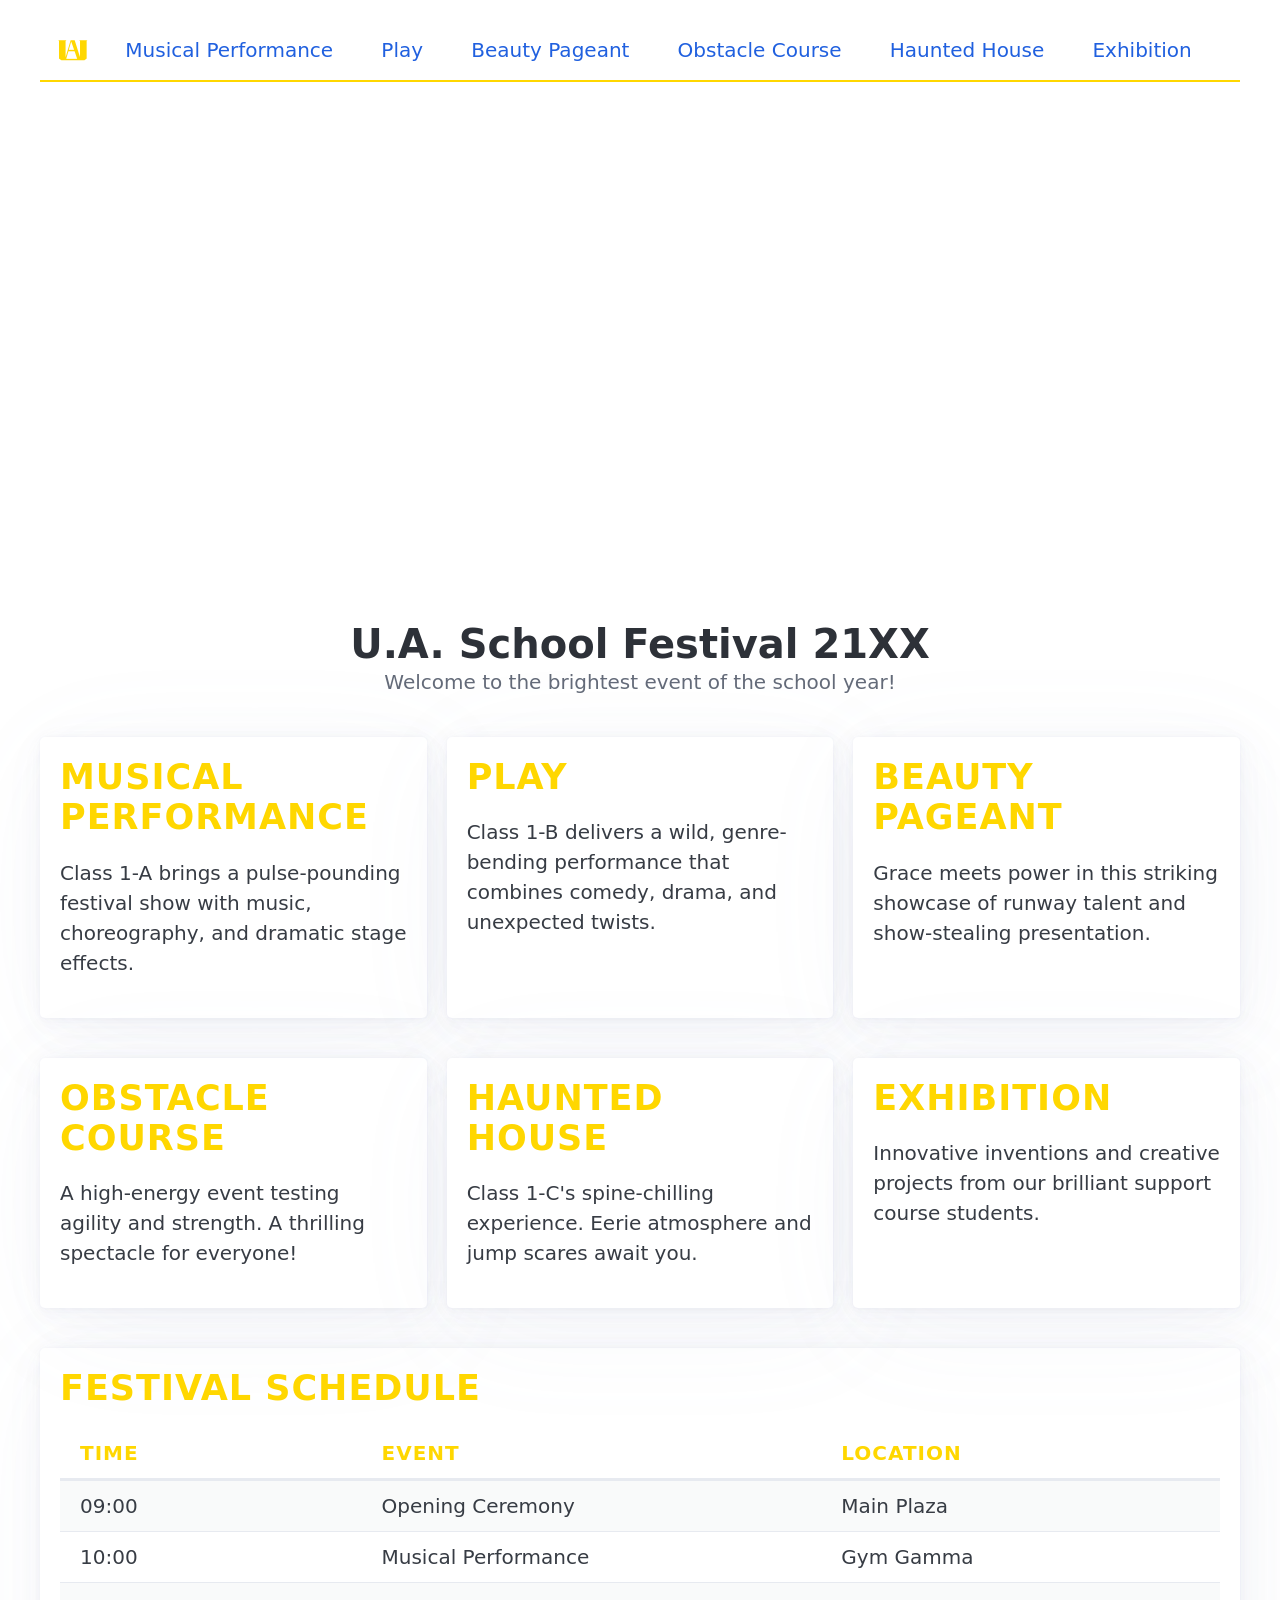
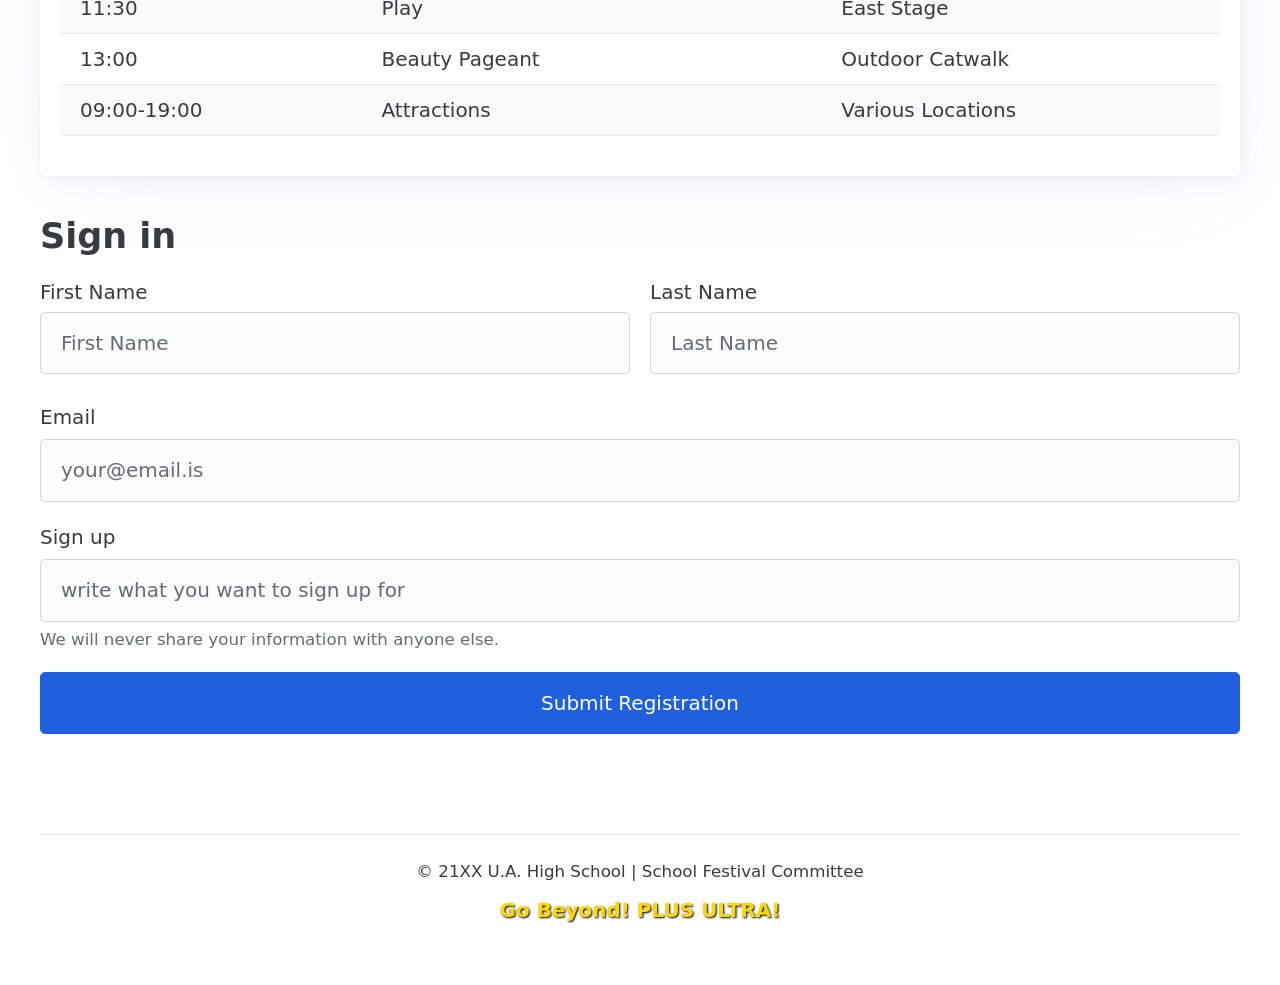
==== commit 338eb52a: "final" ====
--- a/index.html
+++ b/index.html
@@ -107,6 +107,29 @@
             </article>
         </main>
 
+        <section id="skraning">
+            <h2>Sign in</h2>
+            <form>
+                <div class="grid">
+                    <label for="firstname">
+                        First Name
+                        <input type="text" id="firstname" name="firstname" placeholder="First Name" required>
+                    </label>
+                    <label for="lastname">
+                        Last Name
+                        <input type="text" id="lastname" name="lastname" placeholder="Last Name" required>
+                    </label>
+                </div>
+                <label for="email">Email</label>
+                <input type="email" id="email" name="email" placeholder="your@email.is" required>
+                <label for="sign-up">Sign up</label>
+                <input type="text" id="sign-up" name="sign-up" placeholder="write what you want to sign up for" required>
+
+                <small>We will never share your information with anyone else.</small>
+                <button type="submit">Submit Registration</button>
+            </form>
+        </section>
+
         <footer style="text-align: center; padding: 2rem 0;">
             <hr>
             <small>&copy; 21XX U.A. High School | School Festival Committee</small>
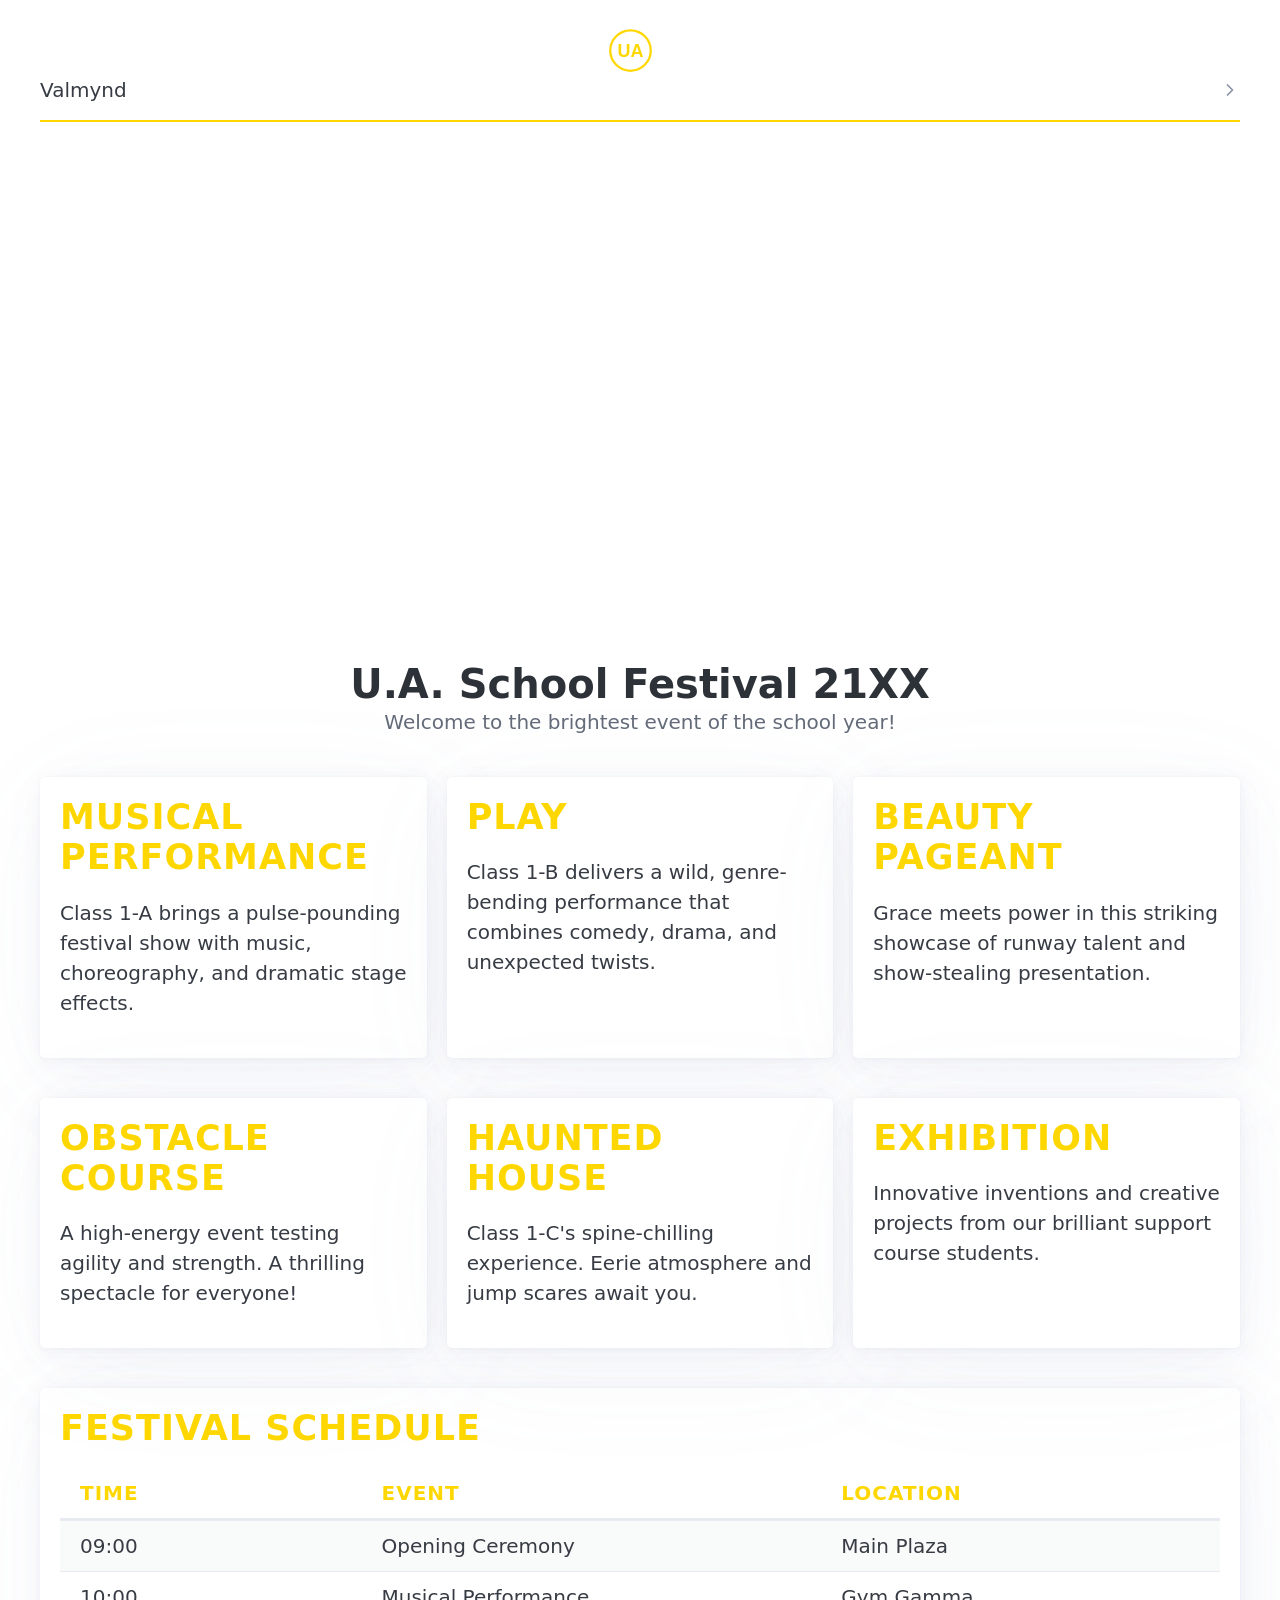
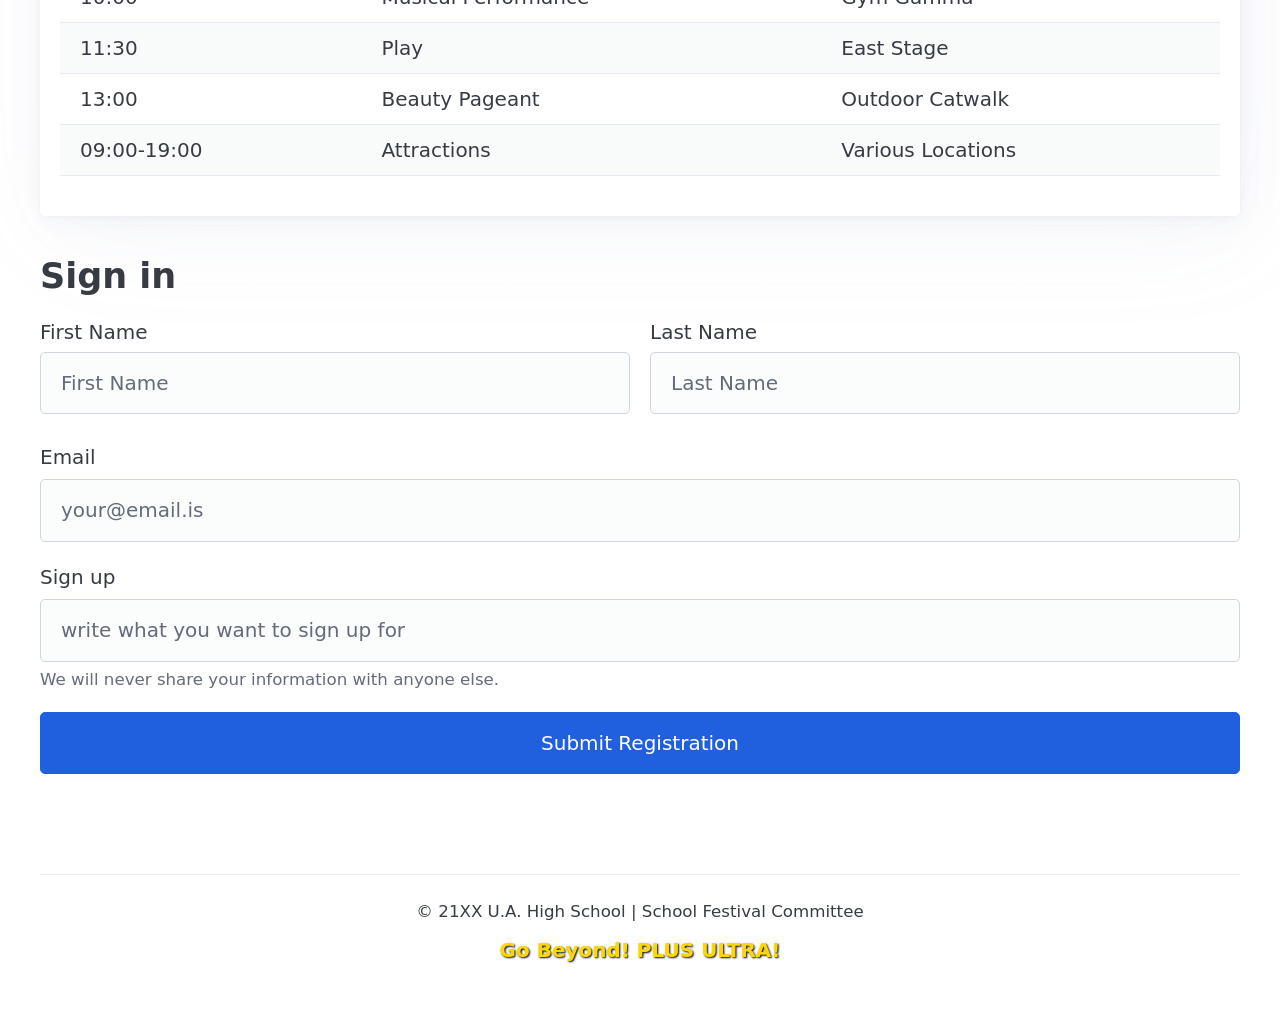
==== commit e88c5006: "jsadkjlasjasd" ====
--- a/index.html
+++ b/index.html
@@ -13,14 +13,25 @@
         <header>
             <nav>
                 <ul>
-                    <div class="icon-UA"></div>
-                    <li><a href="Musical Performance.html">Musical Performance</a></li>
-                    <li><a href="Play.html">Play</a></li>
-                    <li><a href="Beauty-Pageant.html">Beauty Pageant</a></li>
-                    <li><a href="Obstacle-Course.html">Obstacle Course</a></li>
-                    <li><a href="Haunted-House.html">Haunted House</a></li>
-                    <li><a href="Development-Studio-Exhibition.html">Exhibition</a></li>
+                    <li>
+                        <svg width="45" height="45" viewBox="0 0 100 100">
+                            <circle cx="50" cy="50" r="45" fill="none" stroke="#FFD700" stroke-width="5"/>
+                            <text x="50" y="65" font-family="Arial" font-weight="bold" font-size="40" fill="#FFD700" text-anchor="middle">UA</text>
+                        </svg>
+                    </li>
                 </ul>
+
+                <details role="list" class="responsive-nav">
+                    <summary aria-haspopup="listbox" class="nav-toggle">Valmynd</summary>
+                    <ul role="listbox">
+                        <li><a href="index.html">Heim</a></li>
+                        <li><a href="Musical Performance.html">Tónleikar</a></li>
+                        <li><a href="Play.html">Leikrit</a></li>
+                        <li><a href="Beauty-Pageant.html">Keppni</a></li>
+                        <li><a href="Haunted-House.html">Draugahús</a></li>
+                        <li><a href="Development-Studio-Exhibition.html">Sýning</a></li>
+                    </ul>
+                </details>
             </nav>
             <div id="slides">
                 <a href="Musical Performance.html">
--- a/css/style.css
+++ b/css/style.css
@@ -33,9 +33,50 @@
     height: 60px;
 }
 
-.grid-4 {
-    display: grid;
-    grid-template-columns: repeat(3, 1fr);
-    gap: 1rem;
-    margin-top: 2rem;
+.responsive-nav[role="list"] {
+    border: none;
+}
+
+
+
+.responsive-nav[role="list"] ul[role="listbox"] {
+    display: flex;
+    position: relative;
+    flex-direction: row;
+    box-shadow: none;
+    border: none;
+    padding: 0;
+    margin: 0;
+    background: transparent;
+    z-index: 1;
+}
+
+.responsive-nav[role="list"] ul[role="listbox"] li {
+    padding: 0 10px;
+}
+
+@media (max-width: 991px) {
+    .responsive-nav summary.nav-toggle {
+        display: block;
+        padding: 0.5rem 1rem;
+        background-color: #1a1a1a;
+        color: #FFD700;
+        border: 1px solid #FFD700;
+        border-radius: 5px;
+        cursor: pointer;
+    }
+
+    .responsive-nav[role="list"] ul[role="listbox"] {
+        display: none;
+        flex-direction: column;
+        position: absolute;
+        right: 0;
+        min-width: 200px;
+        background-color: #1a1a1a;
+        border: 1px solid #FFD700;
+    }
+
+    .responsive-nav[open] ul[role="listbox"] {
+        display: block;
+    }
 }
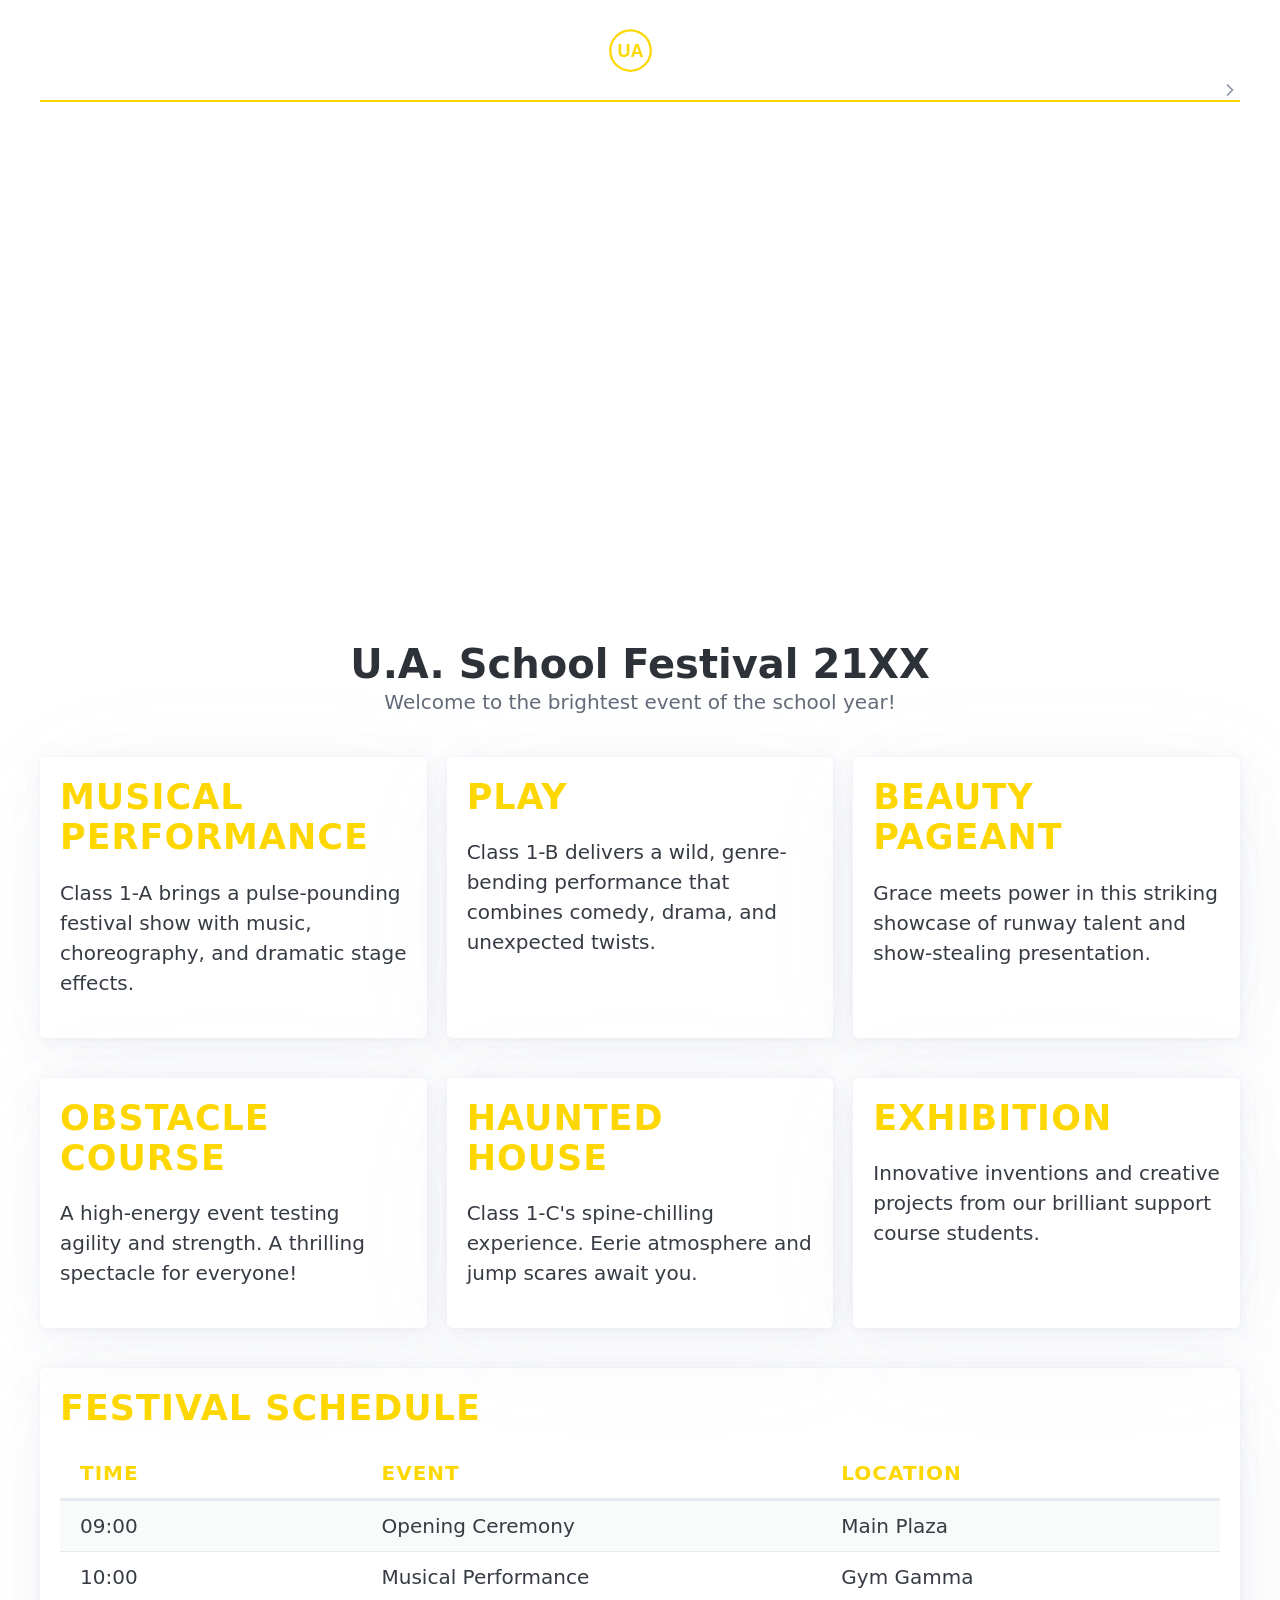
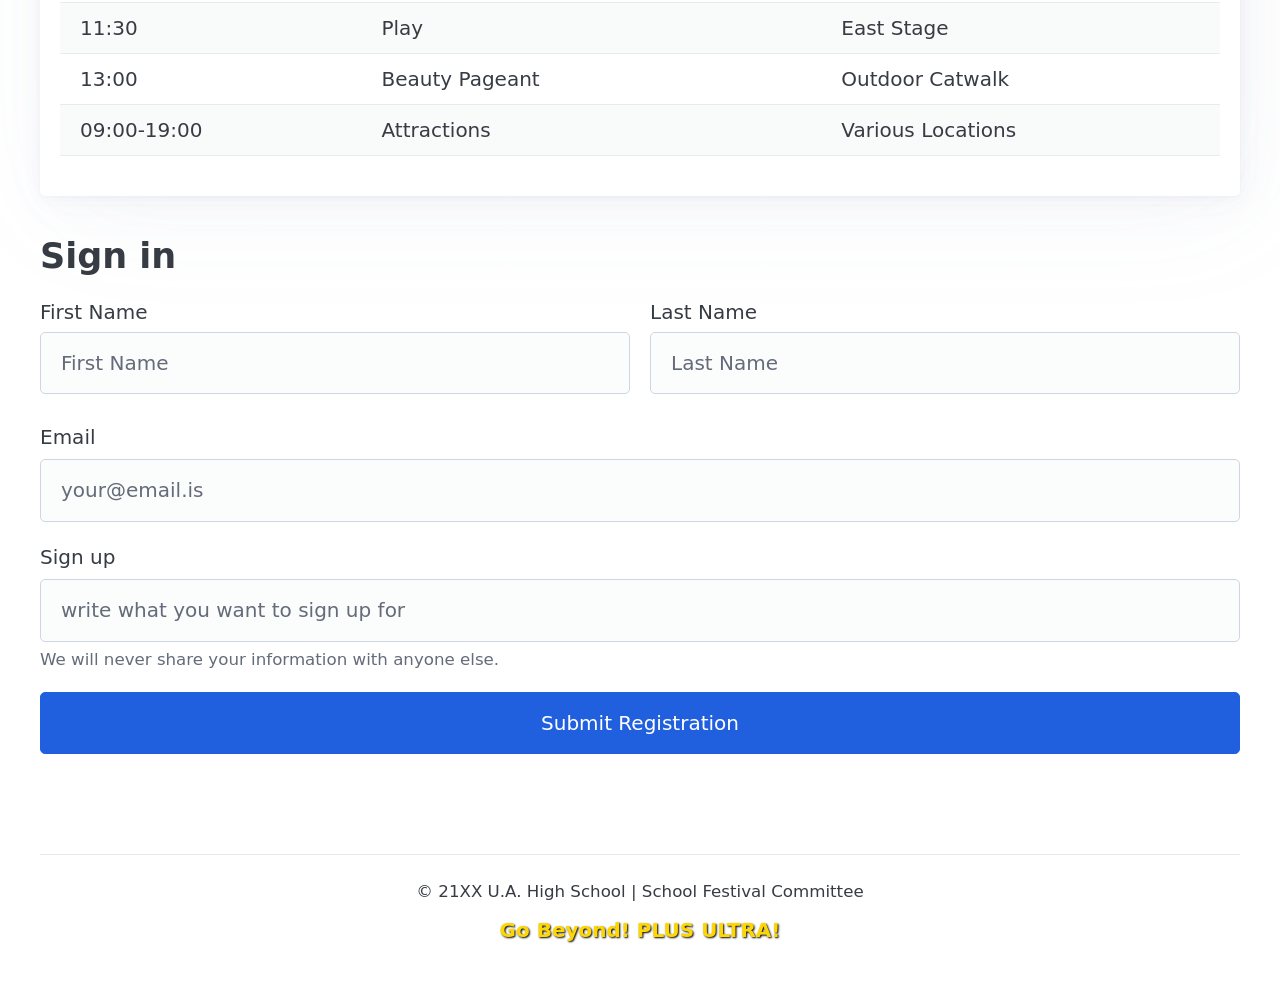
==== commit e06a446b: "fix" ====
--- a/index.html
+++ b/index.html
@@ -22,14 +22,14 @@
                 </ul>
 
                 <details role="list" class="responsive-nav">
-                    <summary aria-haspopup="listbox" class="nav-toggle">Valmynd</summary>
+                    <summary aria-haspopup="listbox" class="nav-toggle"></summary>
                     <ul role="listbox">
-                        <li><a href="index.html">Heim</a></li>
-                        <li><a href="Musical Performance.html">Tónleikar</a></li>
-                        <li><a href="Play.html">Leikrit</a></li>
-                        <li><a href="Beauty-Pageant.html">Keppni</a></li>
-                        <li><a href="Haunted-House.html">Draugahús</a></li>
-                        <li><a href="Development-Studio-Exhibition.html">Sýning</a></li>
+                        <li><a href="Musical Performance.html">Musical Performance</a></li>
+                        <li><a href="Play.html">Play</a></li>
+                        <li><a href="Beauty-Pageant.html">Beauty Pageant</a></li>
+                        <li><a href="Obstacle-Course.html">Obsticle Course</a></li>
+                        <li><a href="Haunted-House.html">Haunted House</a></li>
+                        <li><a href="Development-Studio-Exhibition.html">Development Studio Exhibition</a></li>
                     </ul>
                 </details>
             </nav>
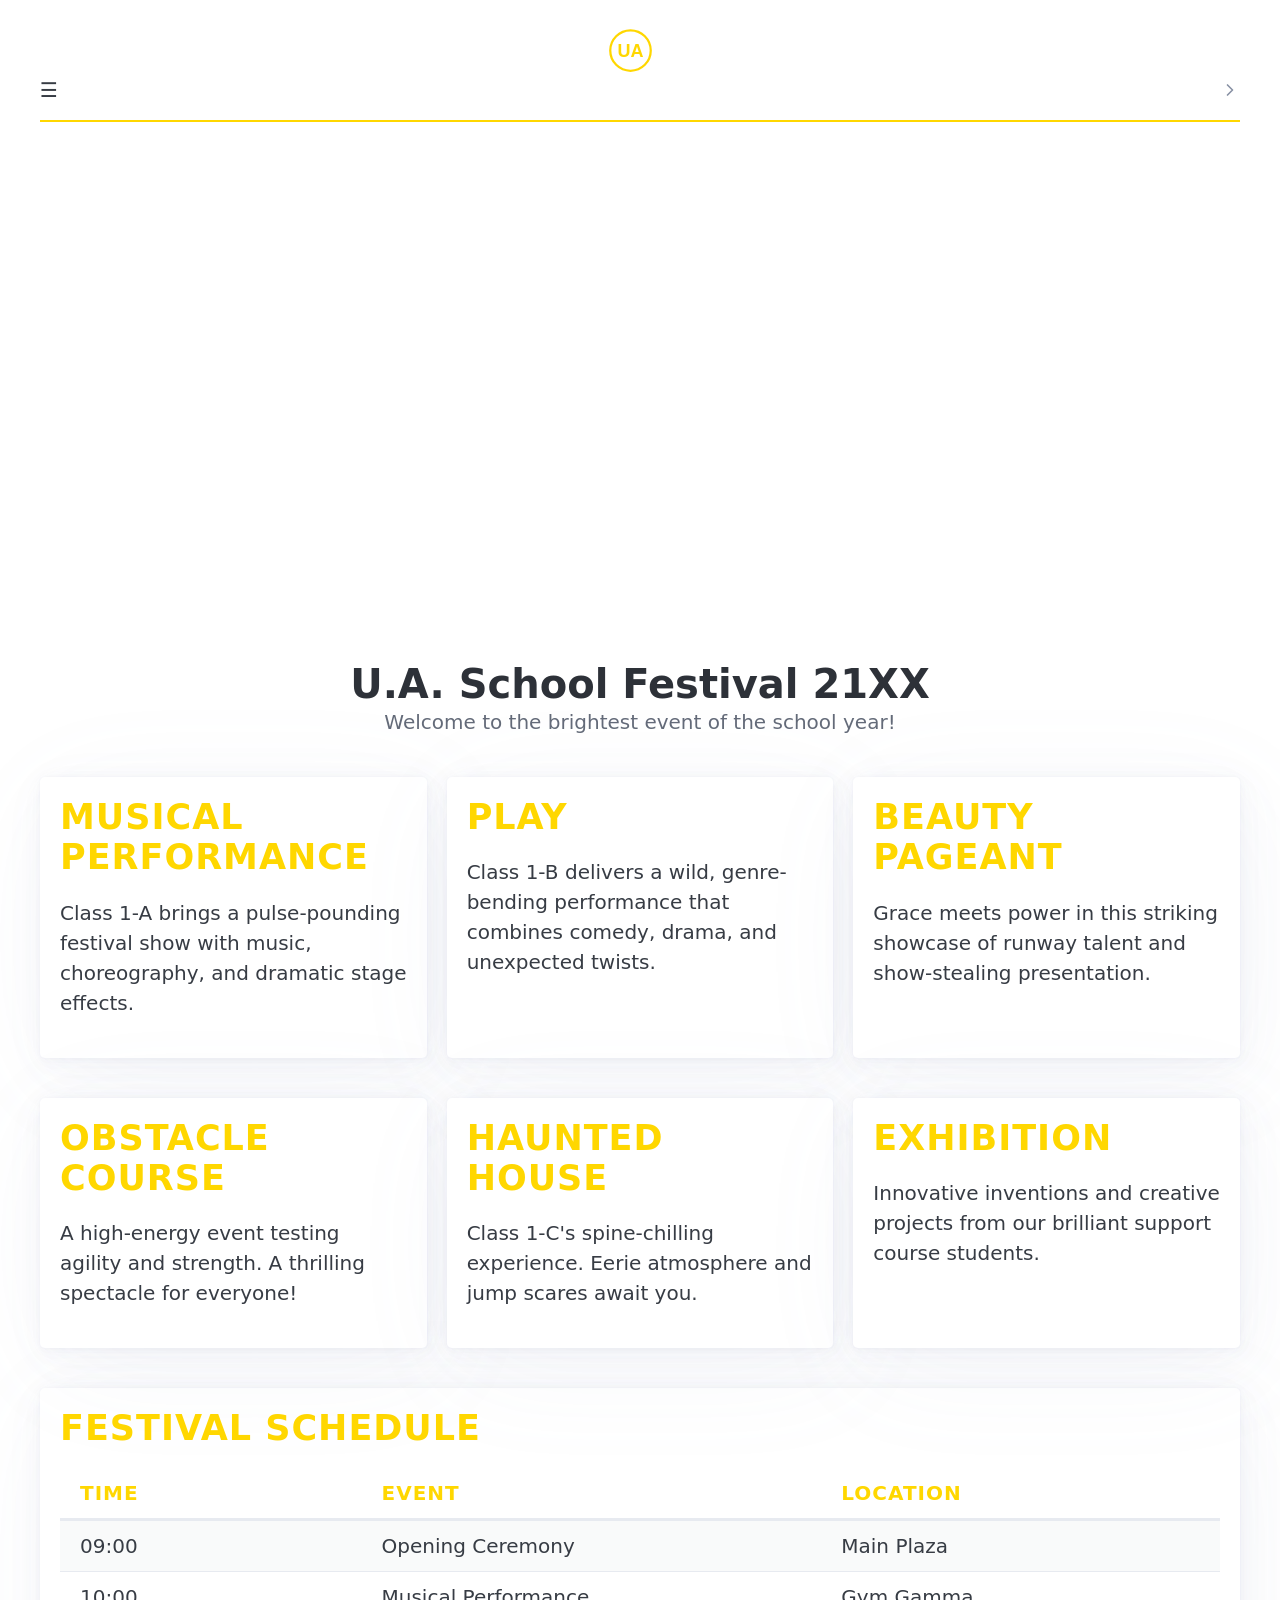
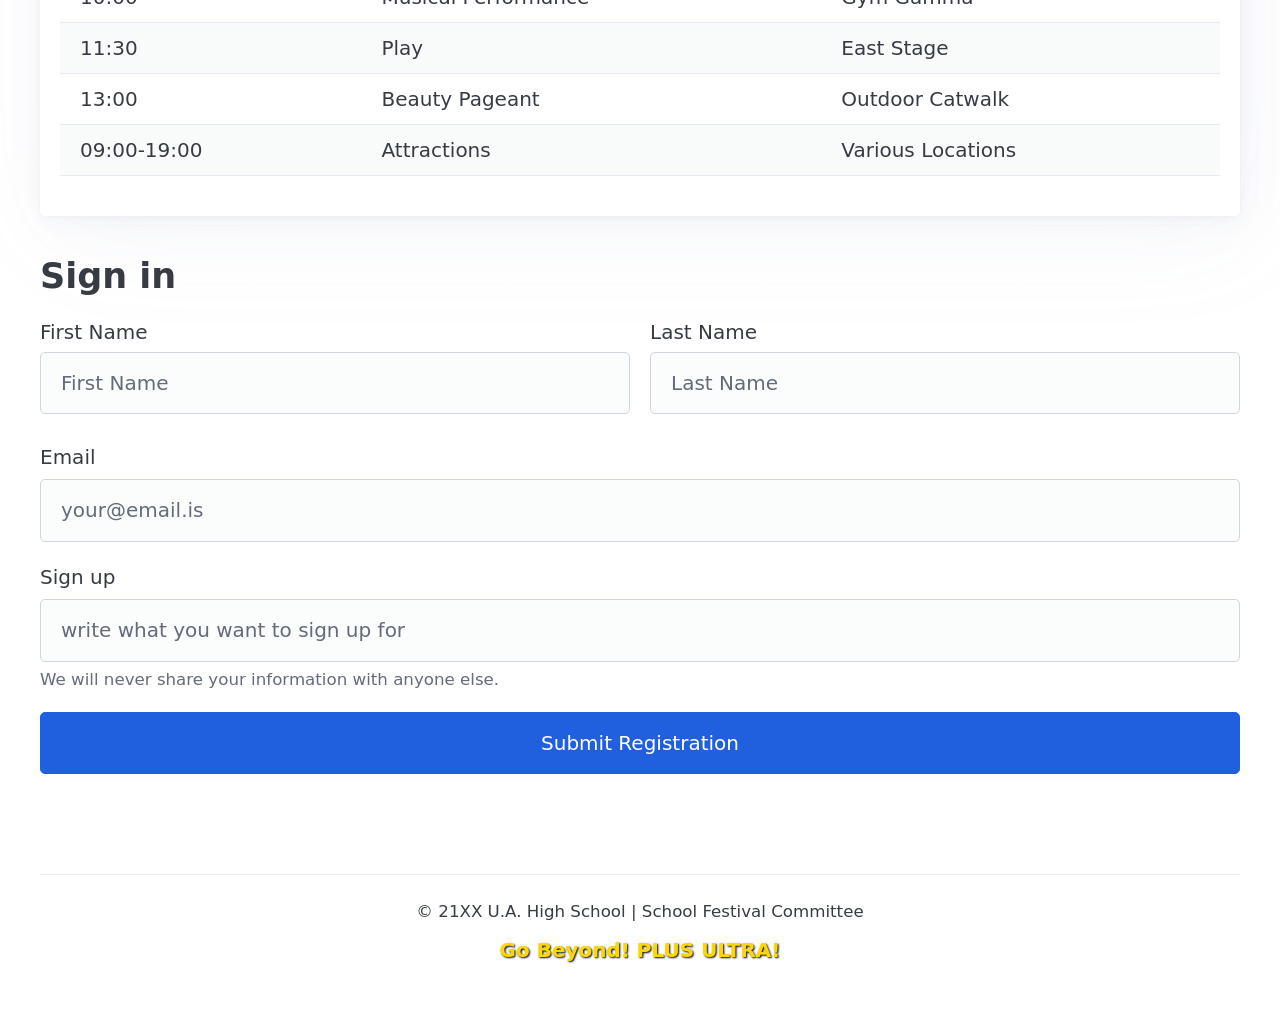
==== commit 82860068: "fix 2" ====
--- a/index.html
+++ b/index.html
@@ -22,7 +22,7 @@
                 </ul>
 
                 <details role="list" class="responsive-nav">
-                    <summary aria-haspopup="listbox" class="nav-toggle"></summary>
+                    <summary aria-haspopup="listbox" class="nav-toggle">&#9776;</summary>
                     <ul role="listbox">
                         <li><a href="Musical Performance.html">Musical Performance</a></li>
                         <li><a href="Play.html">Play</a></li>
